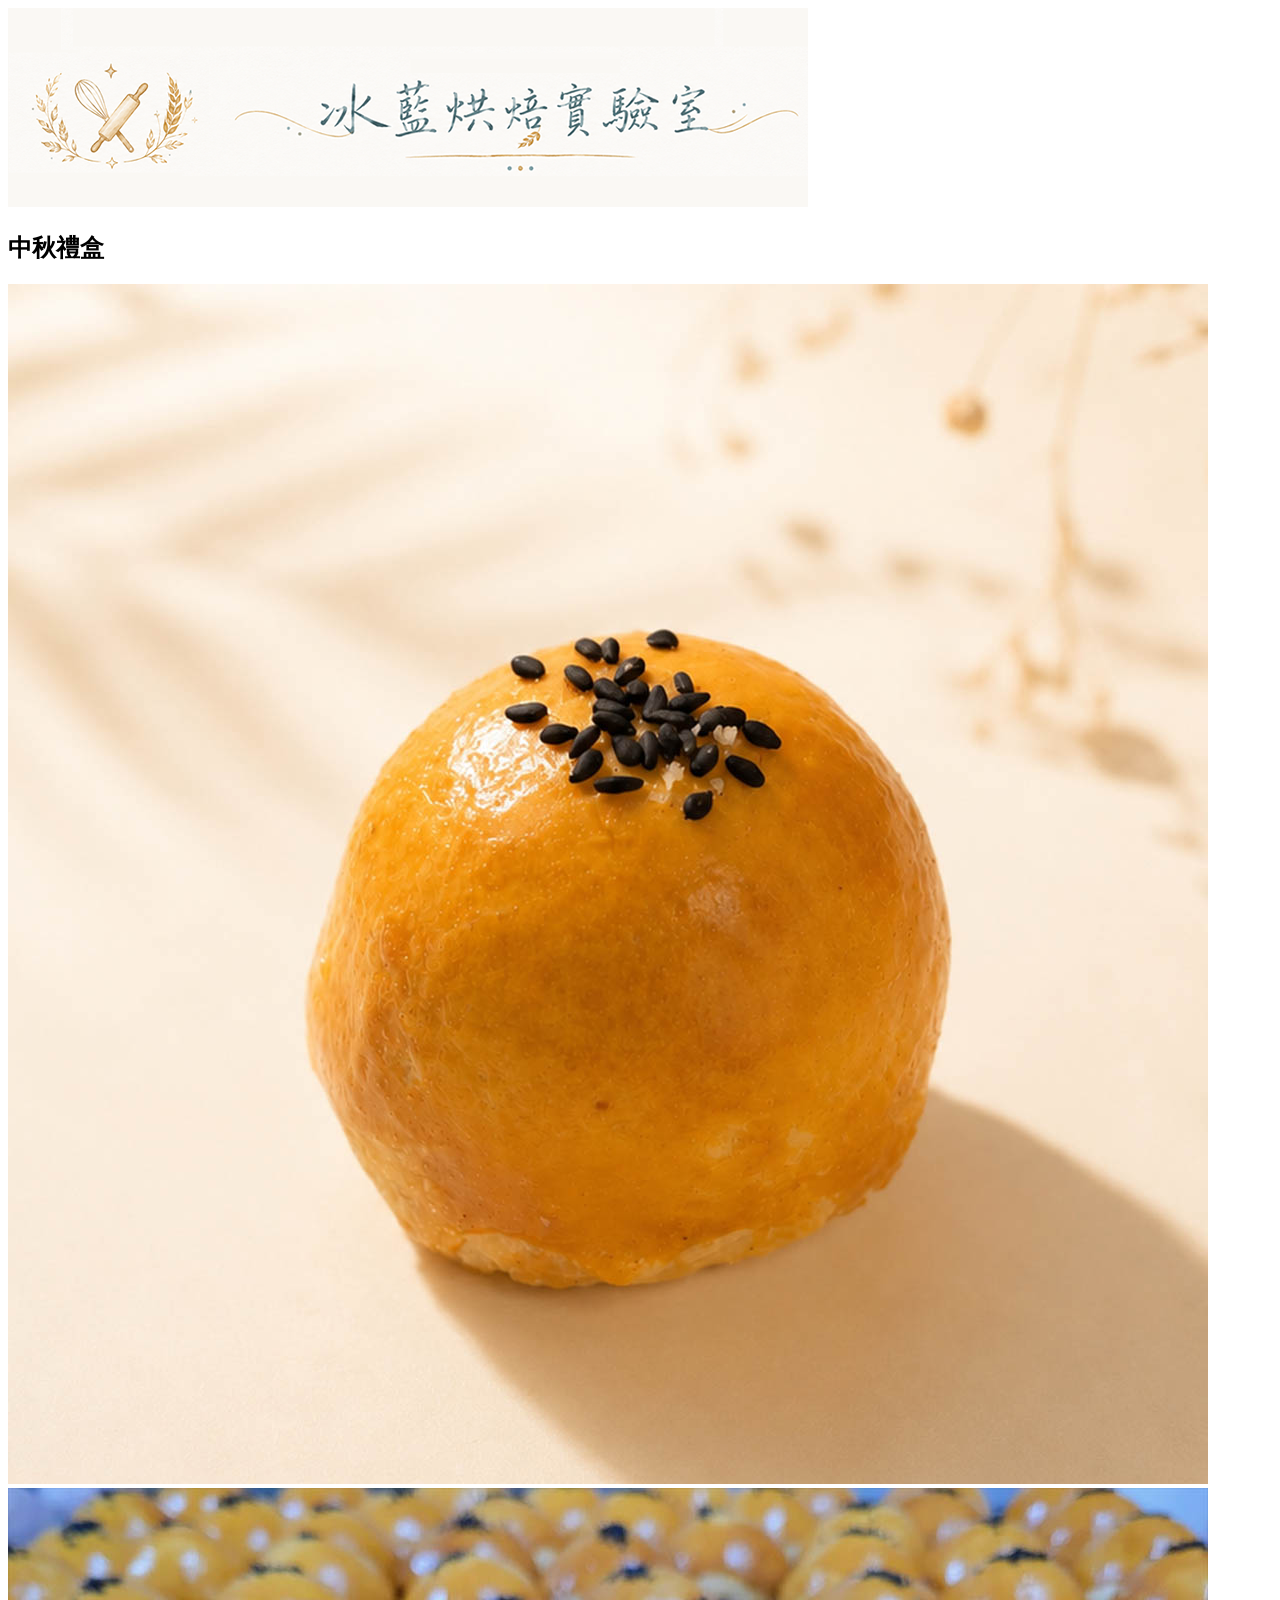
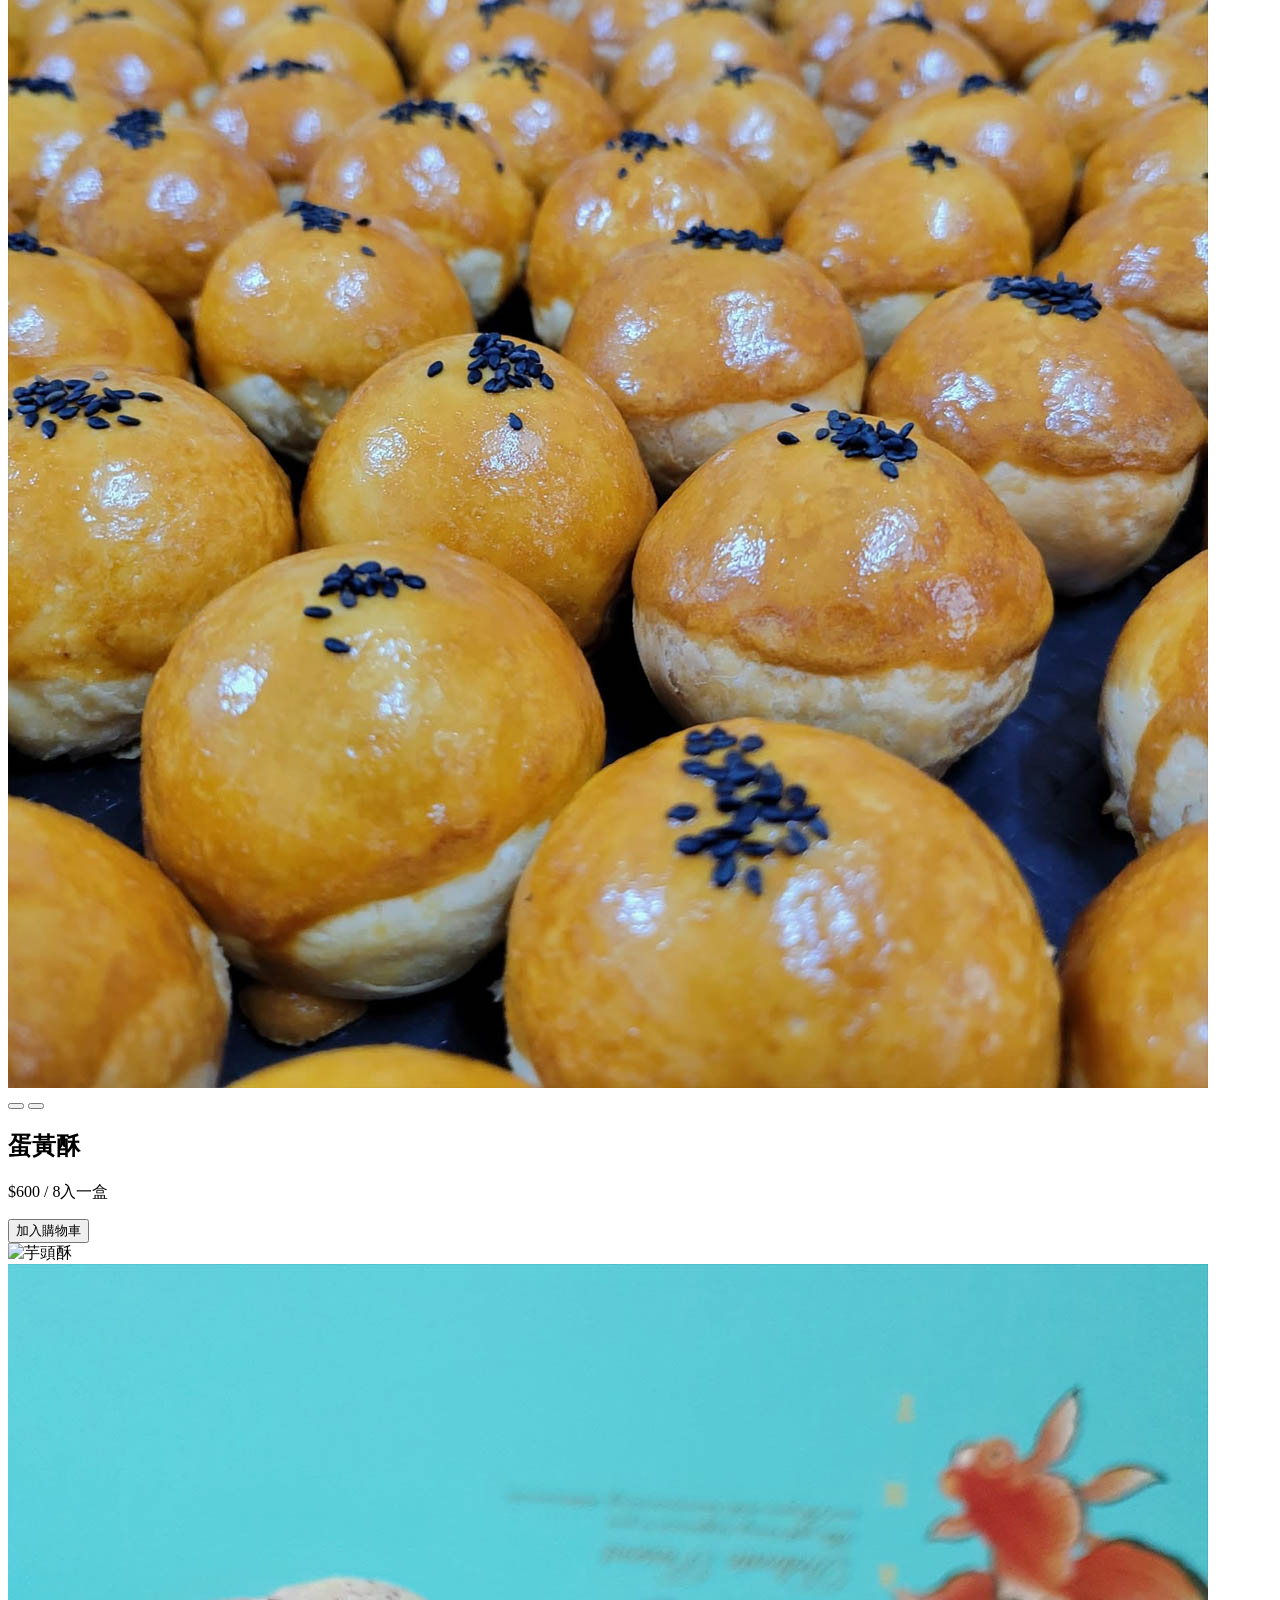
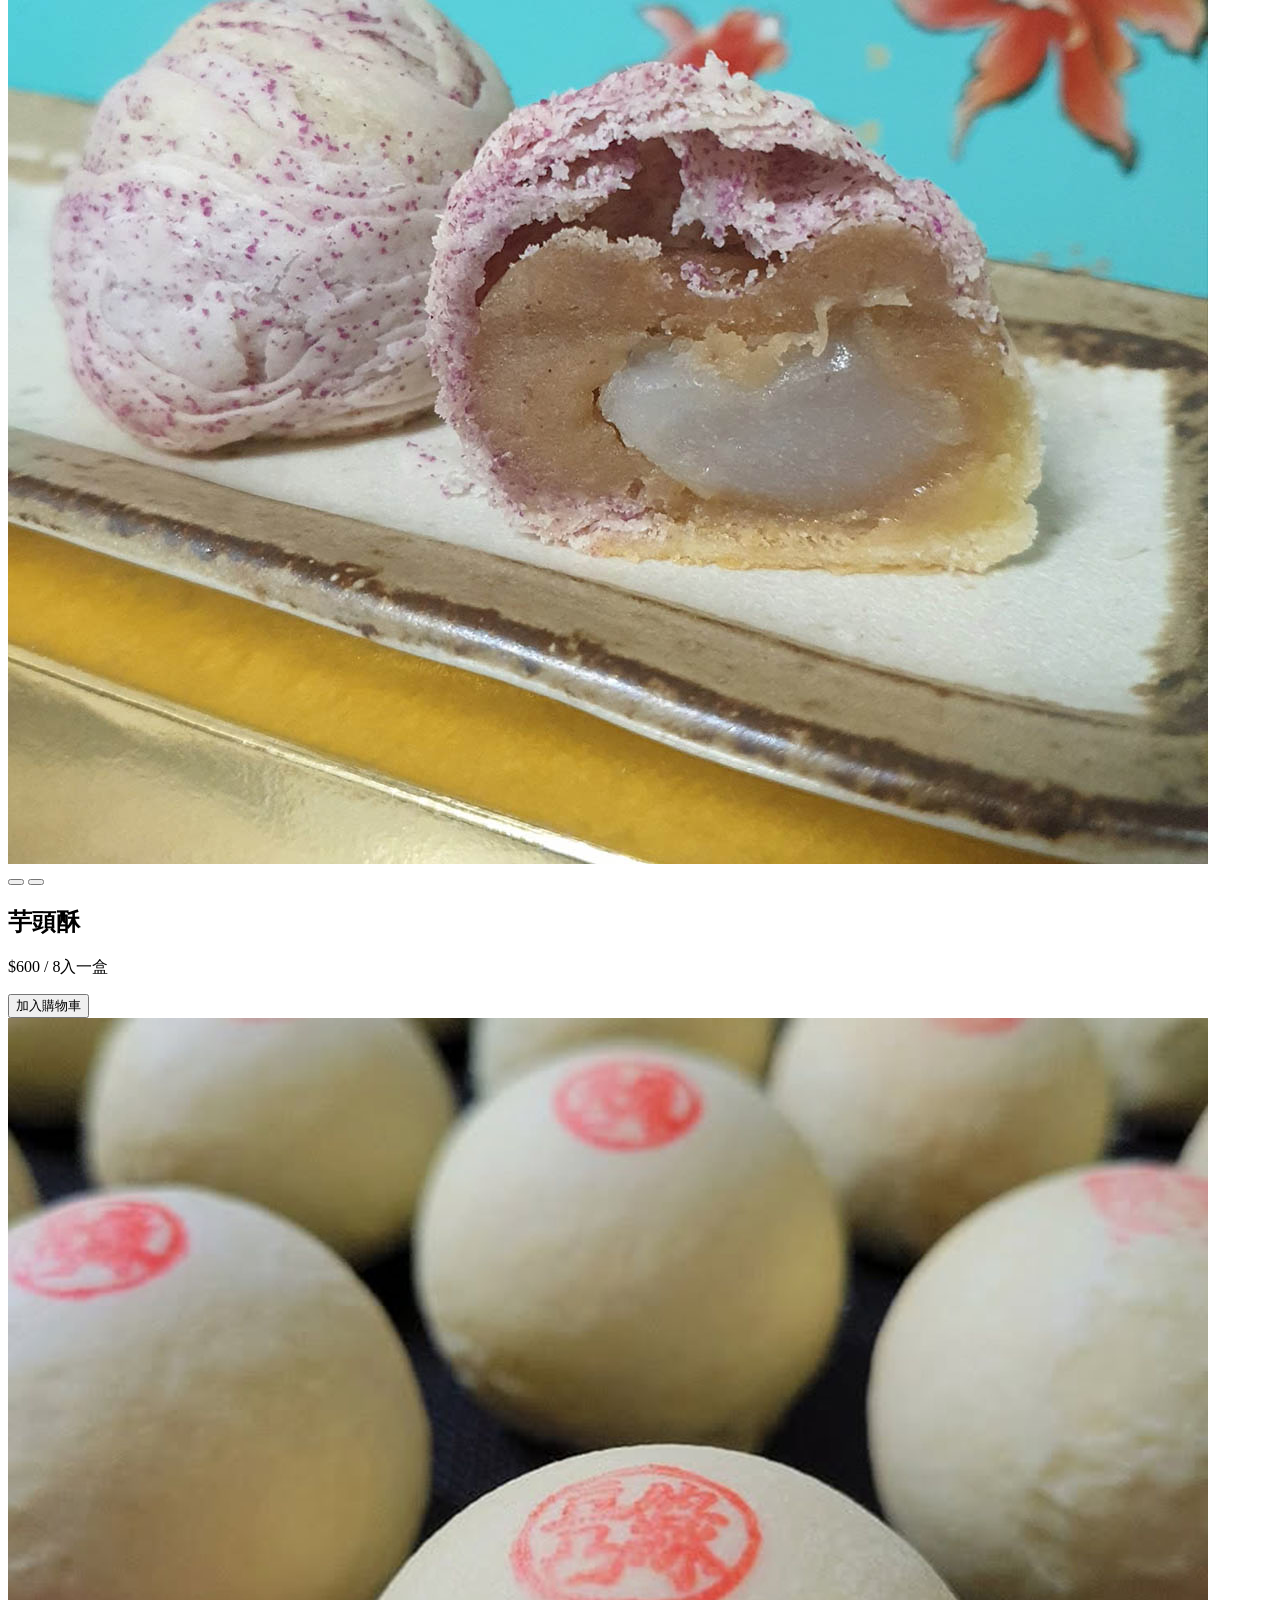
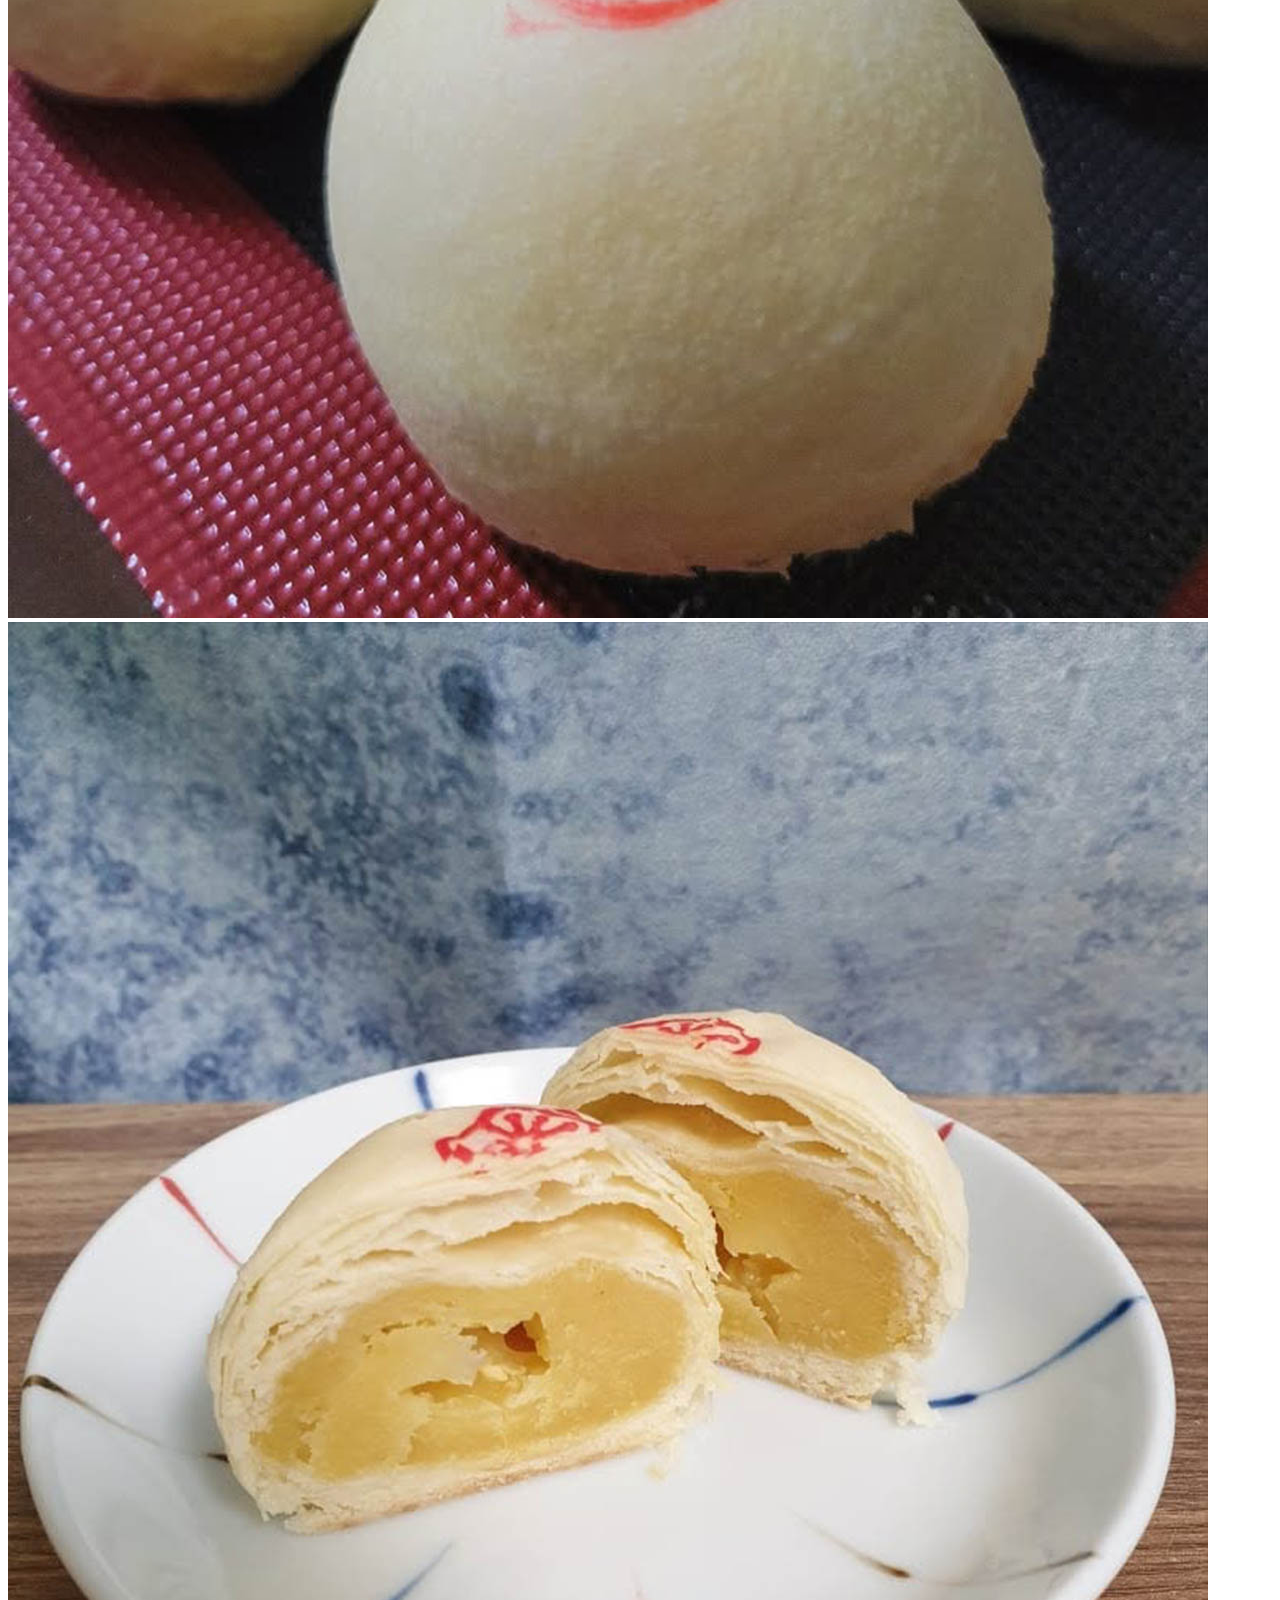
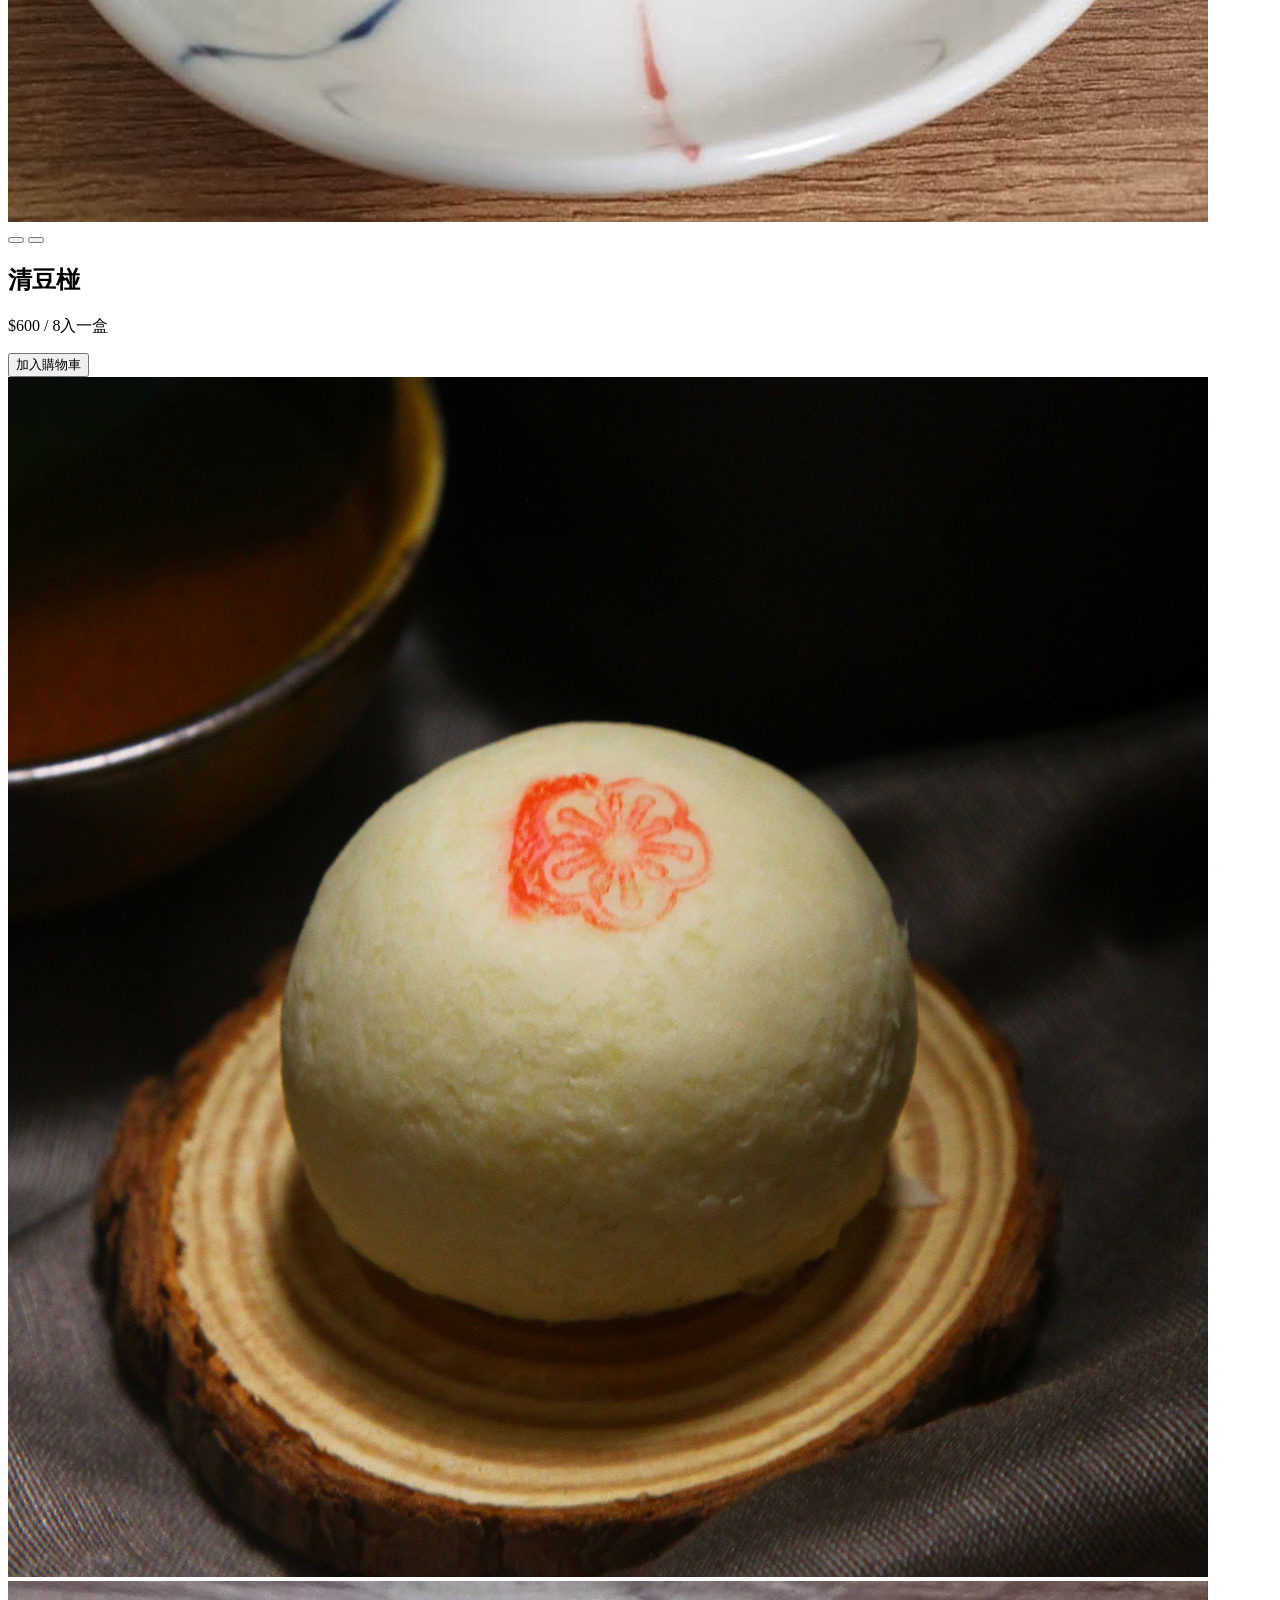
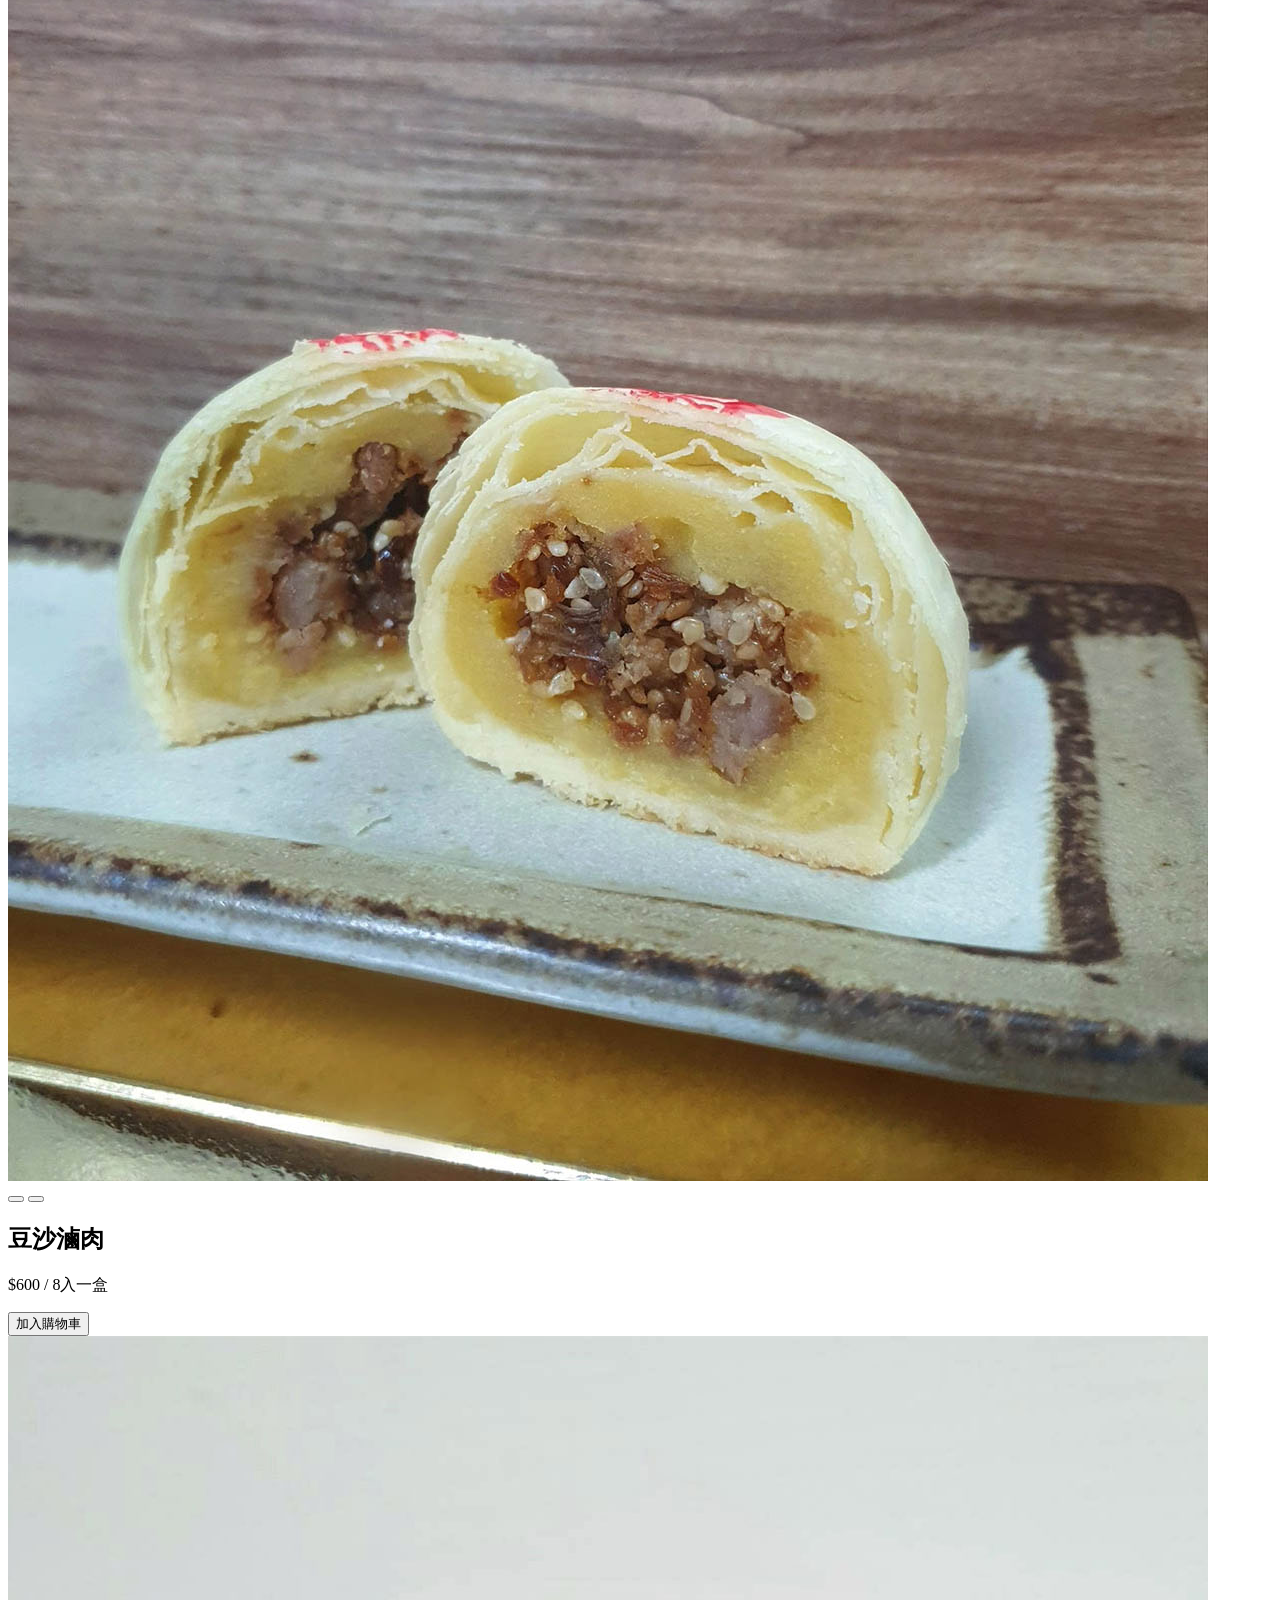
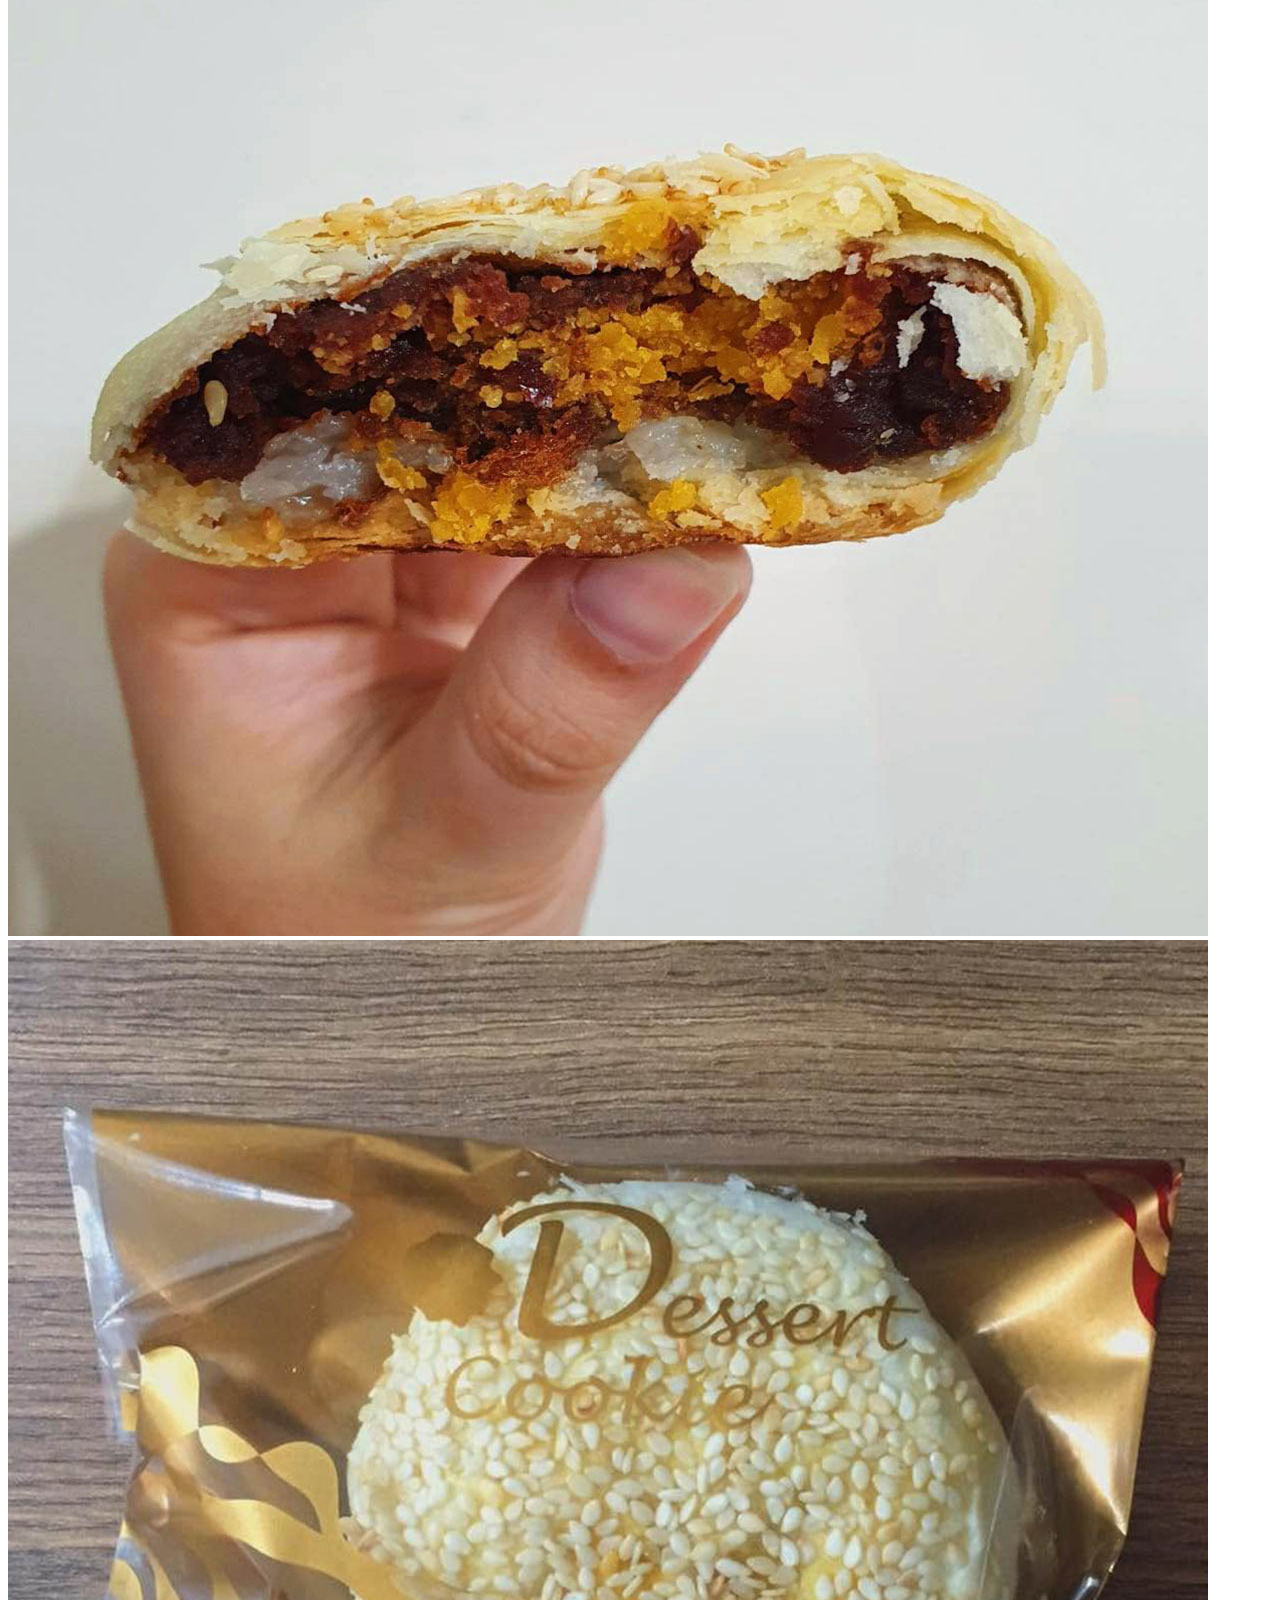
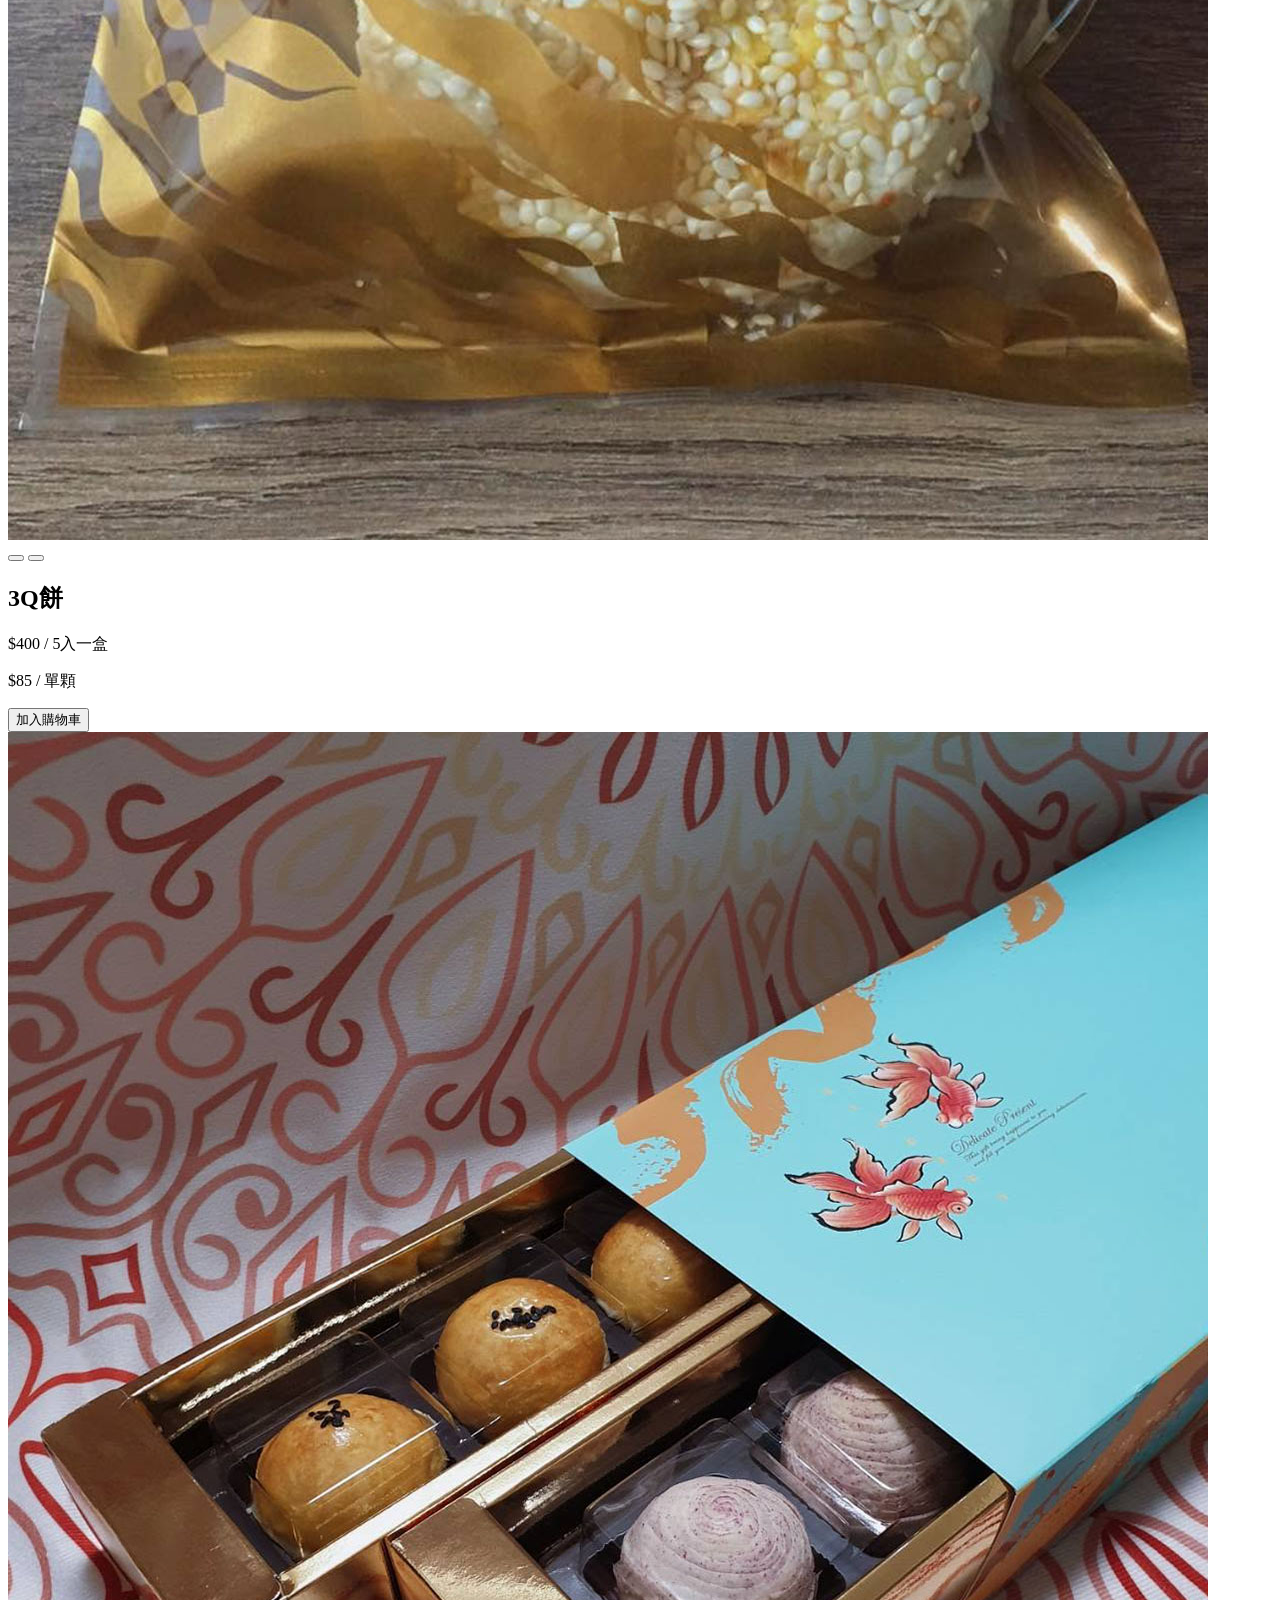
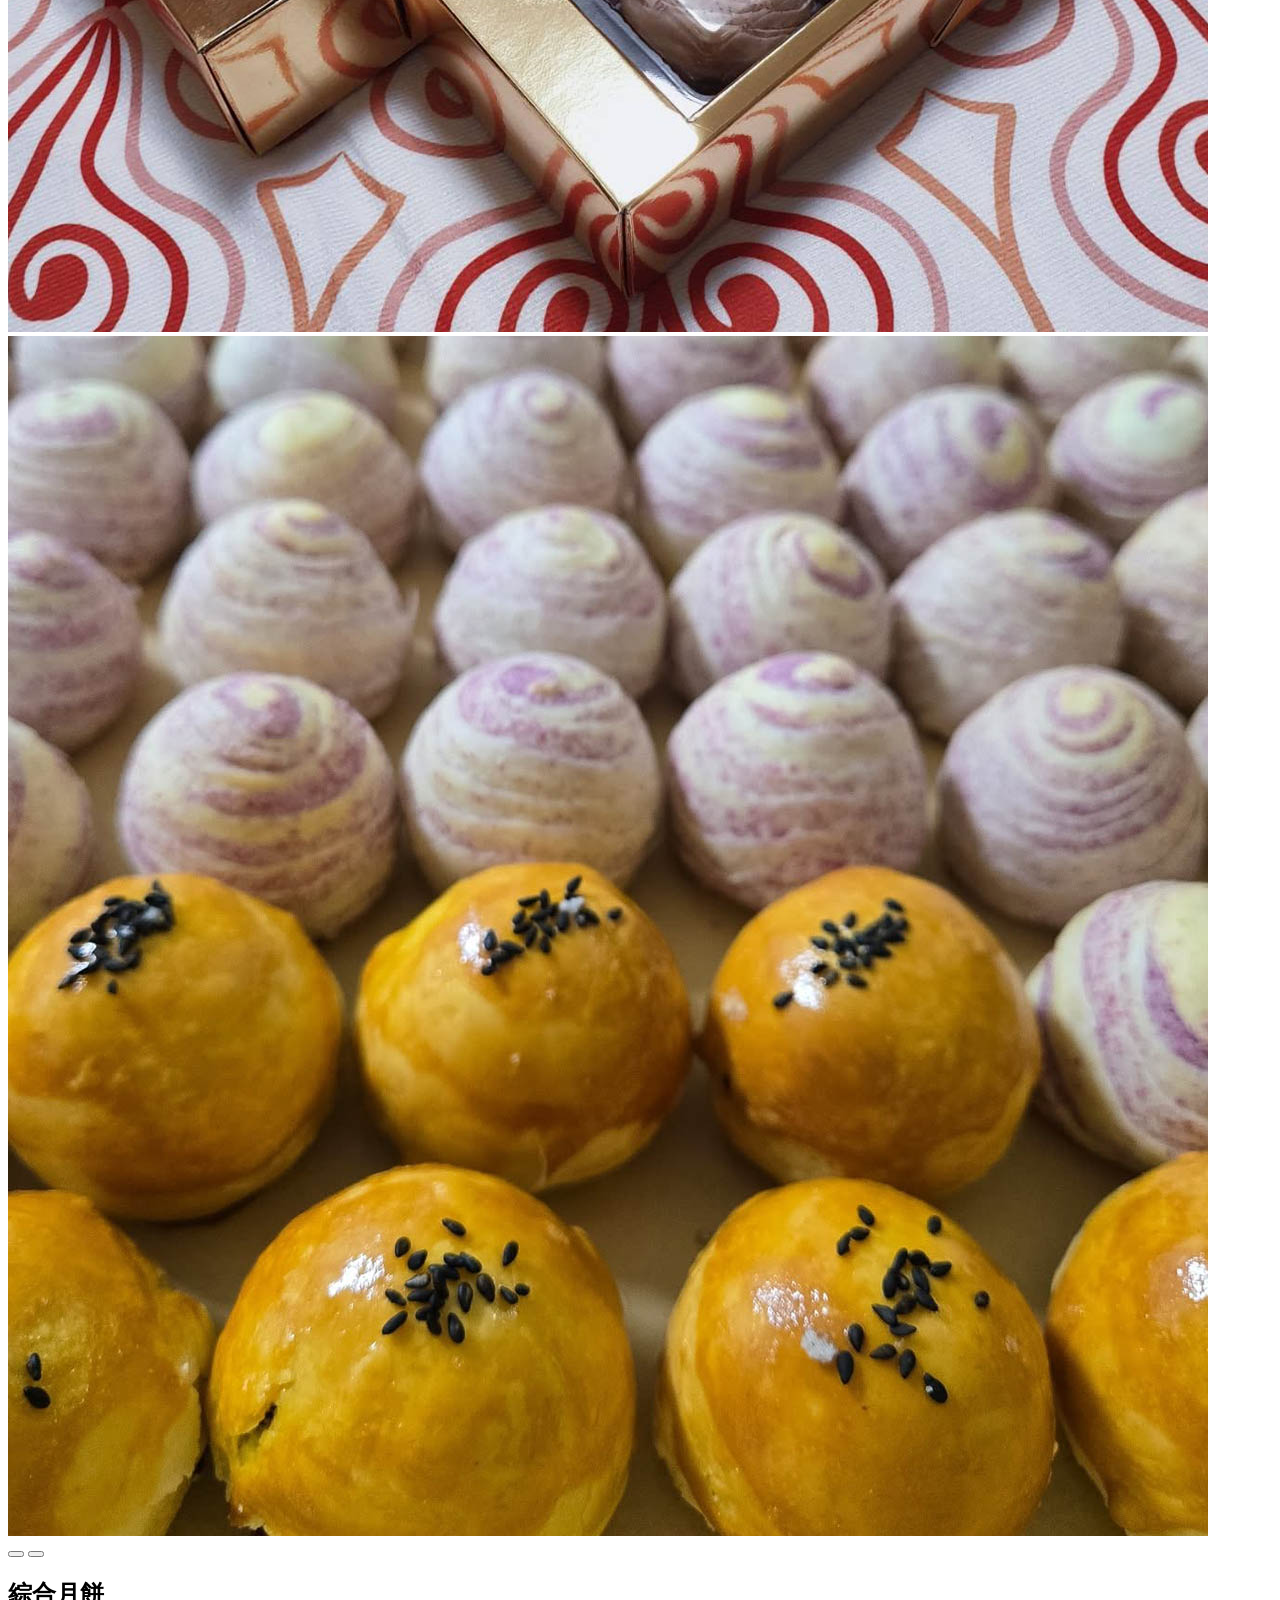
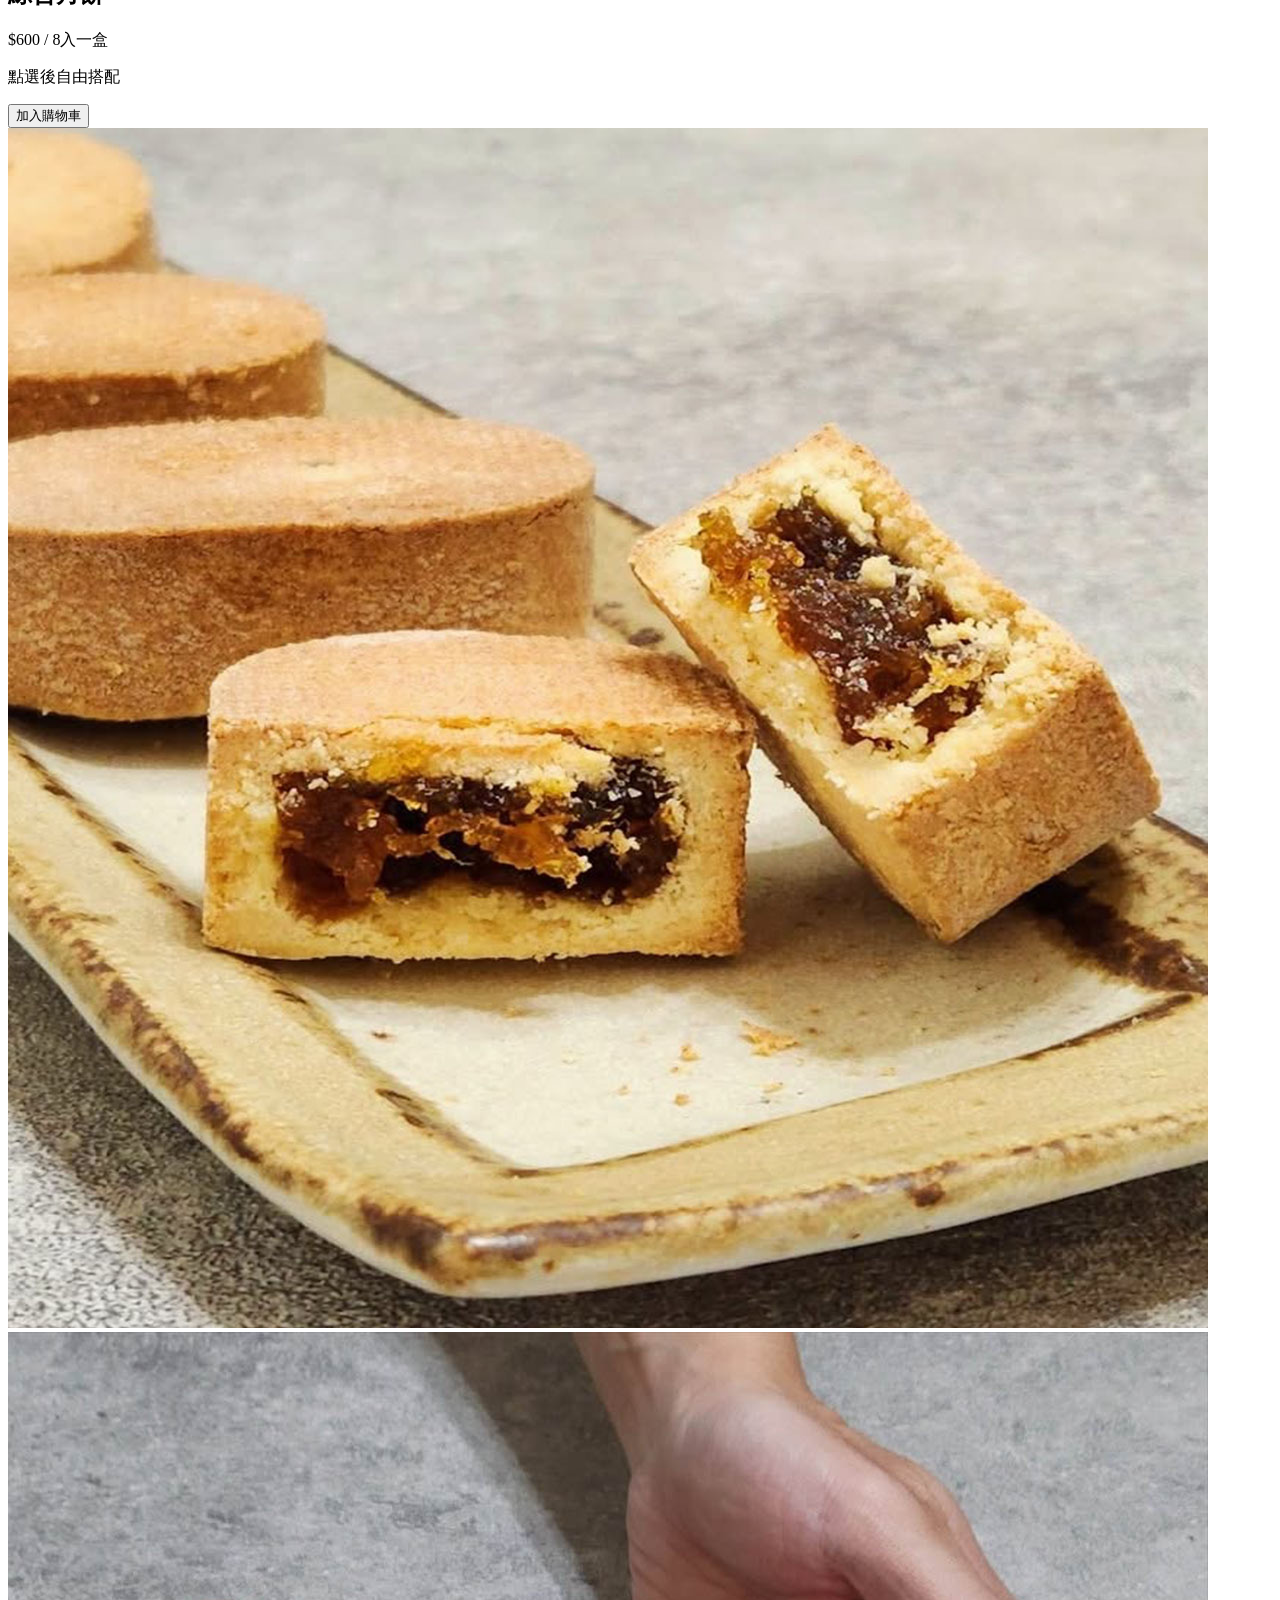
==== index.html @ 75a009f4 "Update index.html" ====
<!DOCTYPE html>
<html lang="zh-Hant">
<head>
    <meta charset="UTF-8">
    <meta name="viewport" content="width=device-width, initial-scale=1.0">
    <title>冰藍烘焙實驗室</title>
    <link rel="stylesheet" href="css/style.css?v=11">
</head>
<body>
    <header class="site-header">
        <img class="logo-banner" src="images/logobanner.png" alt="冰藍烘焙實驗室">
    </header>

    <main>
        <section class="hero">
            <h1>中秋禮盒</h1>
        </section>

        <section class="products" aria-label="商品列表">
            <article class="product-card">
                <div class="product-gallery" data-carousel>
                    <div class="carousel-track">
                        <img src="images/test.jpg" alt="蛋黃酥">
                        <img src="images/egg-yolk2.jpg" alt="蛋黃酥切面與細節">
                    </div>
                    <div class="carousel-dots" aria-label="蛋黃酥圖片選擇">
                        <button class="active" type="button" aria-label="查看第 1 張圖片"></button>
                        <button type="button" aria-label="查看第 2 張圖片"></button>
                    </div>
                </div>
                <div class="product-info">
                    <h2>蛋黃酥</h2>
                    <p>$600 / 8入一盒</p>
                </div>
                <button class="add-cart-btn" data-name="蛋黃酥" data-price="600" data-unit="8入一盒">加入購物車</button>
            </article>

            <article class="product-card">
                <div class="product-gallery" data-carousel>
                    <div class="carousel-track">
                        <img src="images/" alt="芋頭酥">
                        <img src="images/taro-pastry2.jpg" alt="芋頭酥切面與細節">
                    </div>
                    <div class="carousel-dots" aria-label="芋頭酥圖片選擇">
                        <button class="active" type="button" aria-label="查看第 1 張圖片"></button>
                        <button type="button" aria-label="查看第 2 張圖片"></button>
                    </div>
                </div>
                <div class="product-info">
                    <h2>芋頭酥</h2>
                    <p>$600 / 8入一盒</p>
                </div>
                <button class="add-cart-btn" data-name="芋頭酥" data-price="600" data-unit="8入一盒">加入購物車</button>
            </article>

            <article class="product-card">
                <div class="product-gallery" data-carousel>
                    <div class="carousel-track">
                        <img src="images/mung-bean.jpg" alt="清豆椪">
                        <img src="images/mung-bean2.jpg" alt="清豆椪切面與細節">
                    </div>
                    <div class="carousel-dots" aria-label="清豆椪圖片選擇">
                        <button class="active" type="button" aria-label="查看第 1 張圖片"></button>
                        <button type="button" aria-label="查看第 2 張圖片"></button>
                    </div>
                </div>
                <div class="product-info">
                    <h2>清豆椪</h2>
                    <p>$600 / 8入一盒</p>
                </div>
                <button class="add-cart-btn" data-name="清豆椪" data-price="600" data-unit="8入一盒">加入購物車</button>
            </article>

            <article class="product-card">
                <div class="product-gallery" data-carousel>
                    <div class="carousel-track">
                        <img src="images/pork-pastry.jpg" alt="豆沙滷肉">
                        <img src="images/pork-pastry2.jpg" alt="豆沙滷肉切面與細節">
                    </div>
                    <div class="carousel-dots" aria-label="豆沙滷肉圖片選擇">
                        <button class="active" type="button" aria-label="查看第 1 張圖片"></button>
                        <button type="button" aria-label="查看第 2 張圖片"></button>
                    </div>
                </div>
                <div class="product-info">
                    <h2>豆沙滷肉</h2>
                    <p>$600 / 8入一盒</p>
                </div>
                <button class="add-cart-btn" data-name="豆沙滷肉" data-price="600" data-unit="8入一盒">加入購物車</button>
            </article>

            <article class="product-card">
                <div class="product-gallery" data-carousel>
                    <div class="carousel-track">
                        <img src="images/3q-cake.jpg" alt="3Q餅">
                        <img src="images/3q-cake2.jpg" alt="3Q餅切面與細節">
                    </div>
                    <div class="carousel-dots" aria-label="3Q餅圖片選擇">
                        <button class="active" type="button" aria-label="查看第 1 張圖片"></button>
                        <button type="button" aria-label="查看第 2 張圖片"></button>
                    </div>
                </div>
                <div class="product-info">
                    <h2>3Q餅</h2>
                    <p>$400 / 5入一盒</p>
                    <p>$85 / 單顆</p>
                </div>
                <button class="add-cart-btn" data-name="3Q餅" data-price="400" data-unit="5入一盒" data-variants="3q">加入購物車</button>
            </article>

            <article class="product-card">
                <div class="product-gallery" data-carousel>
                    <div class="carousel-track">
                        <img src="images/halfhalfmixup.jpg" alt="綜合月餅">
                        <img src="images/halfhalfmixup2.jpg" alt="綜合月餅內容與細節">
                    </div>
                    <div class="carousel-dots" aria-label="綜合月餅圖片選擇">
                        <button class="active" type="button" aria-label="查看第 1 張圖片"></button>
                        <button type="button" aria-label="查看第 2 張圖片"></button>
                    </div>
                </div>
                <div class="product-info">
                    <h2>綜合月餅</h2>
                    <p>$600 / 8入一盒</p>
                    <p class="product-note">點選後自由搭配</p>
                </div>
                <button class="add-cart-btn" data-name="綜合月餅" data-price="600" data-unit="8入一盒" data-mix="true">加入購物車</button>
            </article>

            <article class="product-card">
                <div class="product-gallery" data-carousel>
                    <div class="carousel-track">
                        <img src="images/pineapple-cake.jpg" alt="鳳梨酥">
                        <img src="images/pineapple-cake2.jpg" alt="鳳梨酥切面與細節">
                    </div>
                    <div class="carousel-dots" aria-label="鳳梨酥圖片選擇">
                        <button class="active" type="button" aria-label="查看第 1 張圖片"></button>
                        <button type="button" aria-label="查看第 2 張圖片"></button>
                    </div>
                </div>
                <div class="product-info">
                    <h2>鳳梨酥</h2>
                    <p>$480 / 8入一盒</p>
                </div>
                <button class="add-cart-btn" data-name="鳳梨酥" data-price="480" data-unit="8入一盒">加入購物車</button>
            </article>
        </section>

        <section class="shop-notes" aria-label="購買資訊">
            <details>
                <summary>產品成分</summary>
                <div class="ingredient-list">
                    <section>
                        <h3>蛋黃酥 <span>奶蛋素</span></h3>
                        <p>麵粉、糖粉、發酵奶油、無水奶油、水、烏豆沙、鹹蛋黃、黑芝麻、鹽之花。</p>
                    </section>
                    <section>
                        <h3>芋頭酥 <span>奶蛋素</span></h3>
                        <p>麵粉、糖粉、發酵奶油、無水奶油、水、紫薯粉、芋頭餡、麻糬。</p>
                    </section>
                    <section>
                        <h3>清豆椪 <span>奶蛋素</span></h3>
                        <p>麵粉、糖粉、發酵奶油、無水奶油、水、綠豆沙。</p>
                    </section>
                    <section>
                        <h3>豆沙滷肉 <span class="meat-label">葷食</span></h3>
                        <p>麵粉、糖粉、發酵奶油、無水奶油、水、綠豆沙、豬肉、自製油蔥酥、白芝麻、白胡椒、醬油、糖。</p>
                    </section>
                    <section>
                        <h3>3Q餅 <span class="meat-label">葷食</span></h3>
                        <p>麵粉、糖粉、發酵奶油、無水奶油、水、烏豆沙、麻糬、肉脯、鹹蛋黃、白芝麻。</p>
                    </section>
                    <section>
                        <h3>鳳梨酥 <span>奶蛋素</span></h3>
                        <p>麵粉、發酵奶油、杏仁粉、糖粉、蛋、鹽、土鳳梨餡。</p>
                    </section>
                </div>
                <ul class="product-reminders">
                    <li>所有產品皆含透明上蓋、封口套袋與脫氧劑。</li>
                    <li>脫氧劑不可食用，請放置於幼兒不可觸及的地方。</li>
                </ul>
            </details>

            <details>
                <summary>保存方式</summary>
                <ul>
                    <li>無添加防腐劑，開封後請盡速食用完畢。</li>
                    <li>最佳賞味期：常溫為製作日<strong>+ 3 天</strong>，冷藏為製作日<strong>+ 14 天</strong>，冷凍為製作日<strong>+ 30 天</strong>。</li>
                    <li>最佳賞味期不是保存期限。秋季天氣炎熱，收到月餅請務必低溫保存，避免變質。</li>
                </ul>
            </details>

            <details>
                <summary>過敏原資訊</summary>
                <p>本產品可能含有乳製品、麩質、杏仁。</p>
            </details>

            <details>
                <summary>配送與自取</summary>
                <ul>
                    <li>工作室自取：桃園市中壢區過嶺路二段192巷37弄19號</li>
                    <li class="warning-note">⚠️ 社區有門禁，請於 <a href="https://maps.app.goo.gl/pdcgVTCwLY1zM1H39" target="_blank" rel="noopener" aria-label="土地公門口 Google Map">🗺️</a> 土地公門口碰面交貨。</li>
                    <li>龍岡自取：桃園市中壢區龍岡路三段124巷59號。</li>
                    <li class="warning-note">⚠️ 自取需先聯繫預約取貨時間，避免該地點沒人在，空跑一趟。</li>
                    <li>貨運速度是出貨日加 1 至 2 天，物流現在不保證出貨隔日送達，宅配務必算好日期。</li>
                </ul>
            </details>

            <details>
                <summary>付款方式</summary>
                <ul>
                    <li>轉帳：中華郵政 700，帳號 0281201-0074101</li>
                    <li>轉帳：玉山銀行 808，帳號 1333-9791-82919</li>
                    <li>LinePay Money：<a href="https://line.me/ti/p/~sientnymph" target="_blank" rel="noopener">點擊加入帳號</a></li>
                </ul>
            </details>
        </section>
    </main>

    <aside class="cart-panel" aria-live="polite">
        <button class="cart-tab" type="button" aria-label="開關購物車">
            <span>購物車</span>
            <strong id="cart-count">0</strong>
        </button>
        <div class="cart-content">
            <h2>購物車</h2>
            <div id="cart-items" class="cart-items empty">尚未加入商品</div>
            <dl class="cart-summary">
                <div>
                    <dt>商品金額</dt>
                    <dd id="subtotal">$0</dd>
                </div>
                <div>
                    <dt>運費</dt>
                    <dd id="shipping">$0</dd>
                </div>
                <div class="total-row">
                    <dt>合計</dt>
                    <dd id="total">$0</dd>
                </div>
            </dl>
            <p id="free-shipping-note" class="shipping-note">宅配運費於結帳選擇宅配時計算。</p>
            <button id="checkout-button" class="checkout-button" type="button">開始結帳</button>
        </div>
    </aside>

    <div class="modal" id="quantity-modal" hidden>
        <div class="modal-backdrop" data-close-modal></div>
        <section class="modal-card" role="dialog" aria-modal="true" aria-labelledby="modal-title">
            <button class="modal-close" type="button" data-close-modal aria-label="關閉">x</button>
            <p class="modal-label">加入購物車</p>
            <h2 id="modal-title">商品名稱</h2>
            <p id="modal-price" class="modal-price">$0</p>
            <div id="variant-options" class="variant-options" hidden>
                <p>請選擇購買方式</p>
                <label>
                    <input type="radio" name="productVariant" value="box" checked>
                    5入一盒｜$400
                </label>
                <label>
                    <input type="radio" name="productVariant" value="single">
                    單顆｜$85
                </label>
            </div>
            <div id="mix-options" class="mix-options" hidden>
                <p>每盒請選兩組 4 入，或選餅香4溢組。</p>
                <label>
                    <input type="checkbox" name="mixOption" value="蛋黃酥4">
                    蛋黃酥4
                </label>
                <label>
                    <input type="checkbox" name="mixOption" value="芋頭酥4">
                    芋頭酥4
                </label>
                <label>
                    <input type="checkbox" name="mixOption" value="清豆椪4">
                    清豆椪4
                </label>
                <label>
                    <input type="checkbox" name="mixOption" value="豆沙滷肉4">
                    豆沙滷肉4
                </label>
                <label>
                    <input id="mix-preset" type="checkbox" name="mixPreset" value="餅香4溢組（四款各兩顆）">
                    餅香4溢組（四款各兩顆）
                </label>
                <span id="mix-message" class="mix-message"></span>
            </div>
            <div class="quantity-control">
                <button id="decrease-qty" type="button" aria-label="減少數量">-</button>
                <input id="quantity-input" type="number" min="1" value="1" inputmode="numeric">
                <button id="increase-qty" type="button" aria-label="增加數量">+</button>
            </div>
            <button id="confirm-add" class="confirm-add" type="button">加入購物車</button>
        </section>
    </div>

    <nav class="social-links" aria-label="社群連結">
        <a href="https://www.facebook.com/labiceblue" target="_blank" rel="noopener noreferrer" aria-label="Facebook">
            <svg viewBox="0 0 24 24" aria-hidden="true">
                <path d="M13.5 21v-8h2.8l.4-3h-3.2V8.1c0-.9.3-1.5 1.6-1.5h1.7V3.9c-.3 0-1.3-.1-2.5-.1-2.5 0-4.2 1.5-4.2 4.3V10H7.3v3h2.8v8h3.4Z"/>
            </svg>
        </a>
        <a href="https://www.instagram.com/labiceblue/" target="_blank" rel="noopener noreferrer" aria-label="Instagram">
            <svg viewBox="0 0 24 24" aria-hidden="true">
                <path d="M7.2 2h9.6A5.2 5.2 0 0 1 22 7.2v9.6a5.2 5.2 0 0 1-5.2 5.2H7.2A5.2 5.2 0 0 1 2 16.8V7.2A5.2 5.2 0 0 1 7.2 2Zm-.2 2A3 3 0 0 0 4 7v10a3 3 0 0 0 3 3h10a3 3 0 0 0 3-3V7a3 3 0 0 0-3-3H7Zm10.3 1.5a1.2 1.2 0 1 1 0 2.4 1.2 1.2 0 0 1 0-2.4ZM12 7a5 5 0 1 1 0 10 5 5 0 0 1 0-10Zm0 2a3 3 0 1 0 0 6 3 3 0 0 0 0-6Z"/>
            </svg>
        </a>
    </nav>

    <footer>
        <p>© 2026 冰藍烘焙實驗室</p>
    </footer>

    <script src="js/main.js?v=8"></script>
</body>
</html>
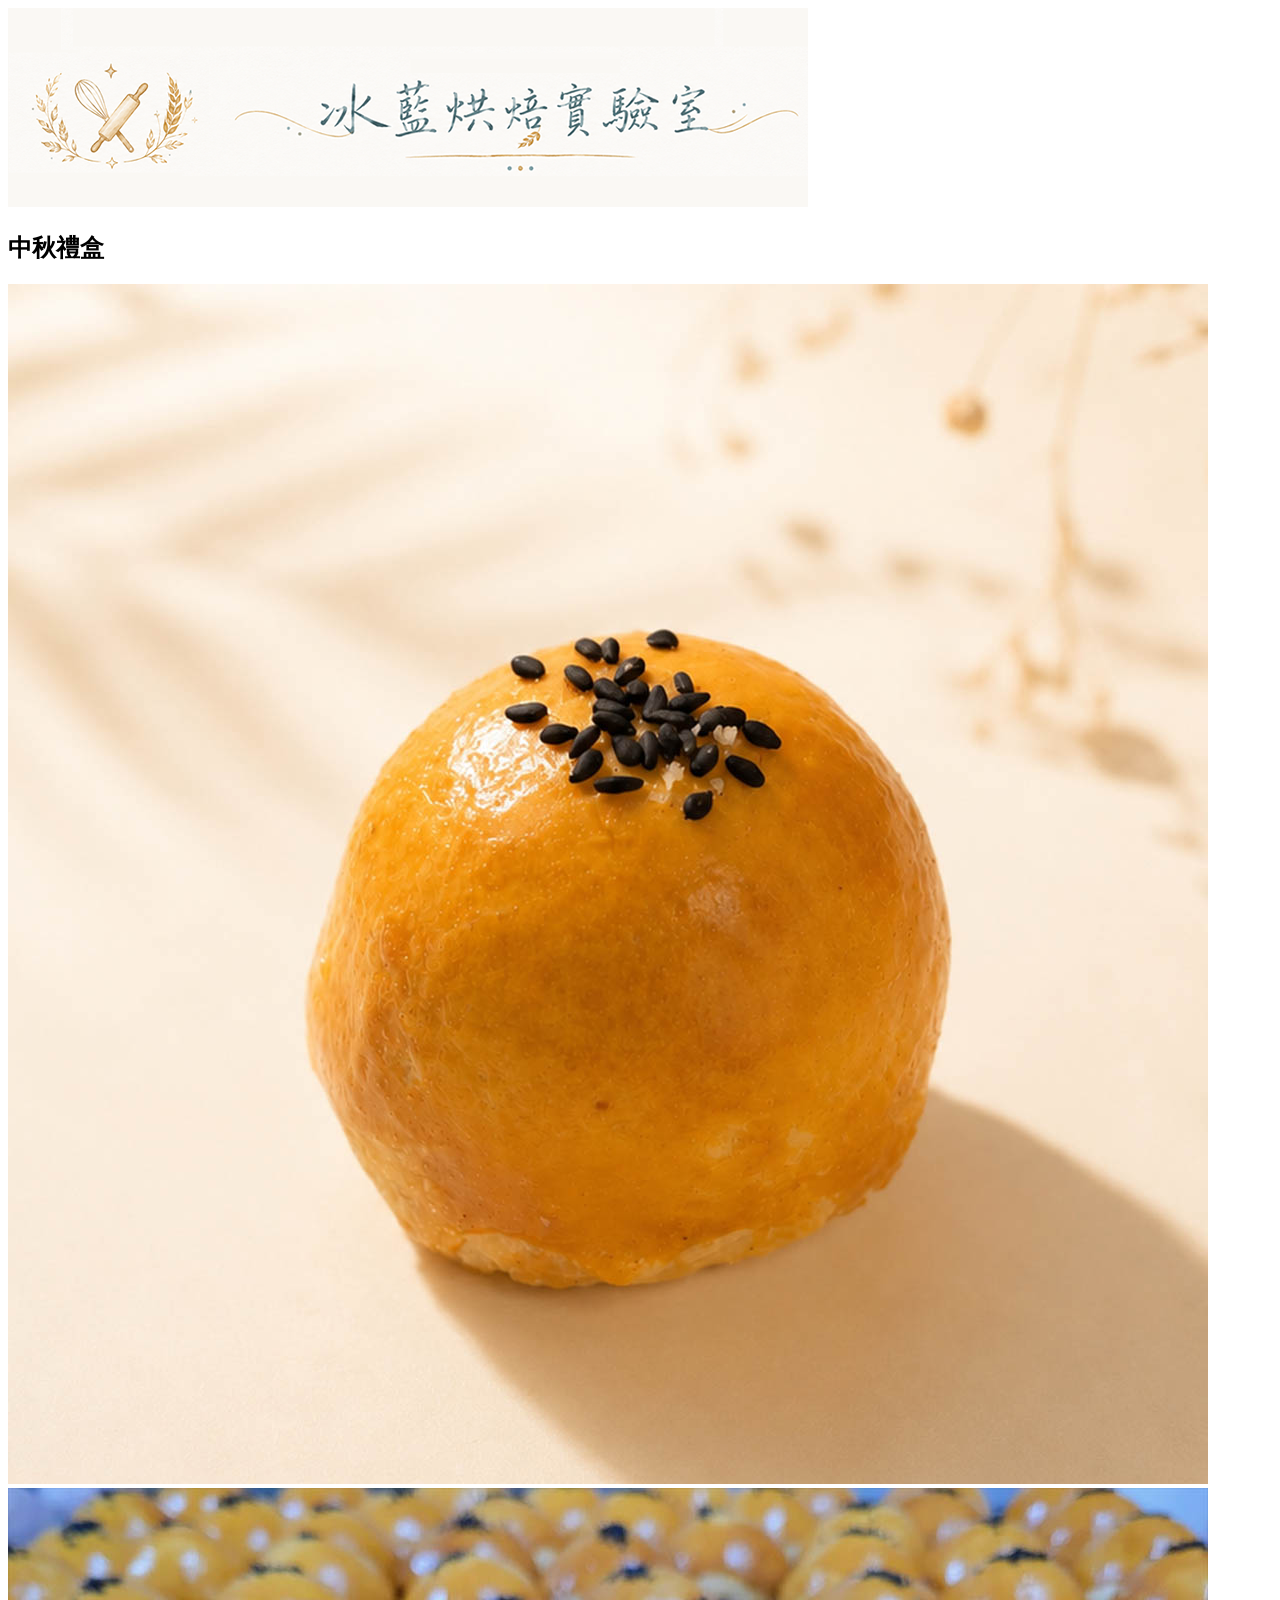
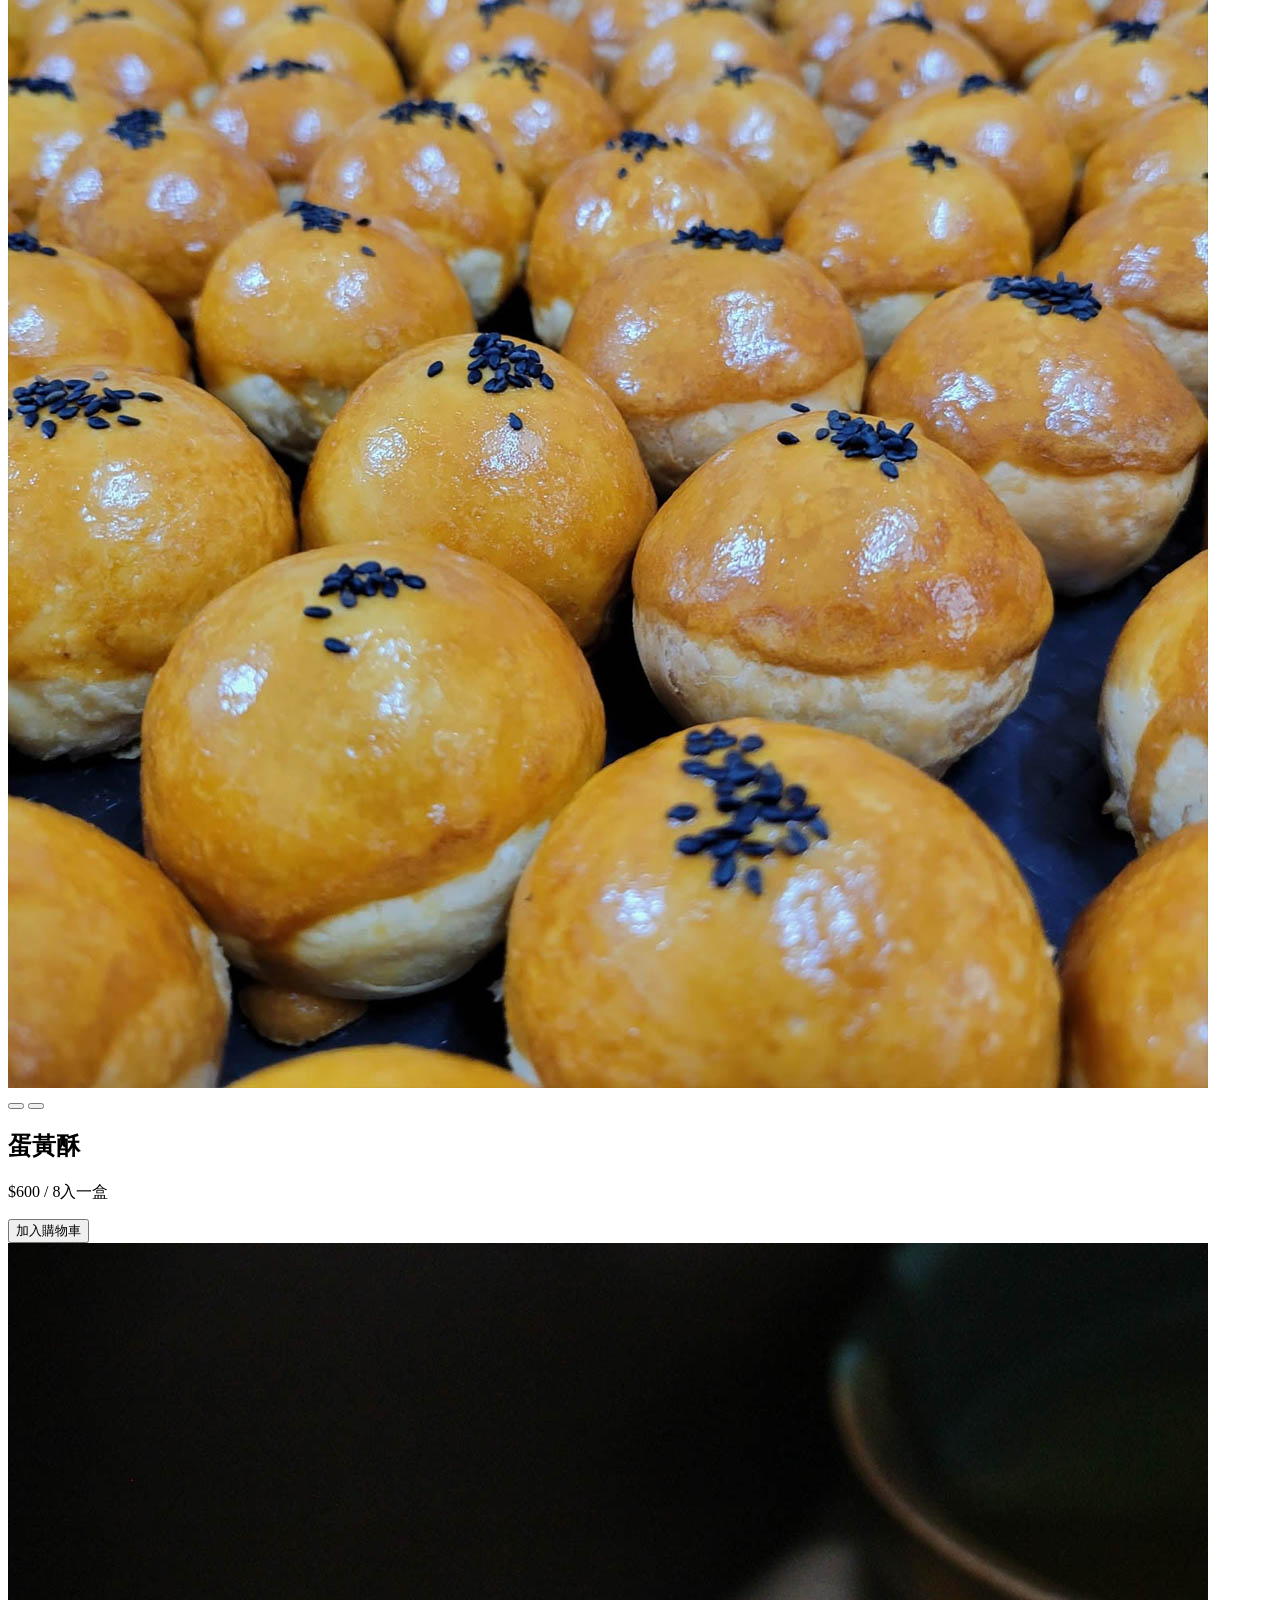
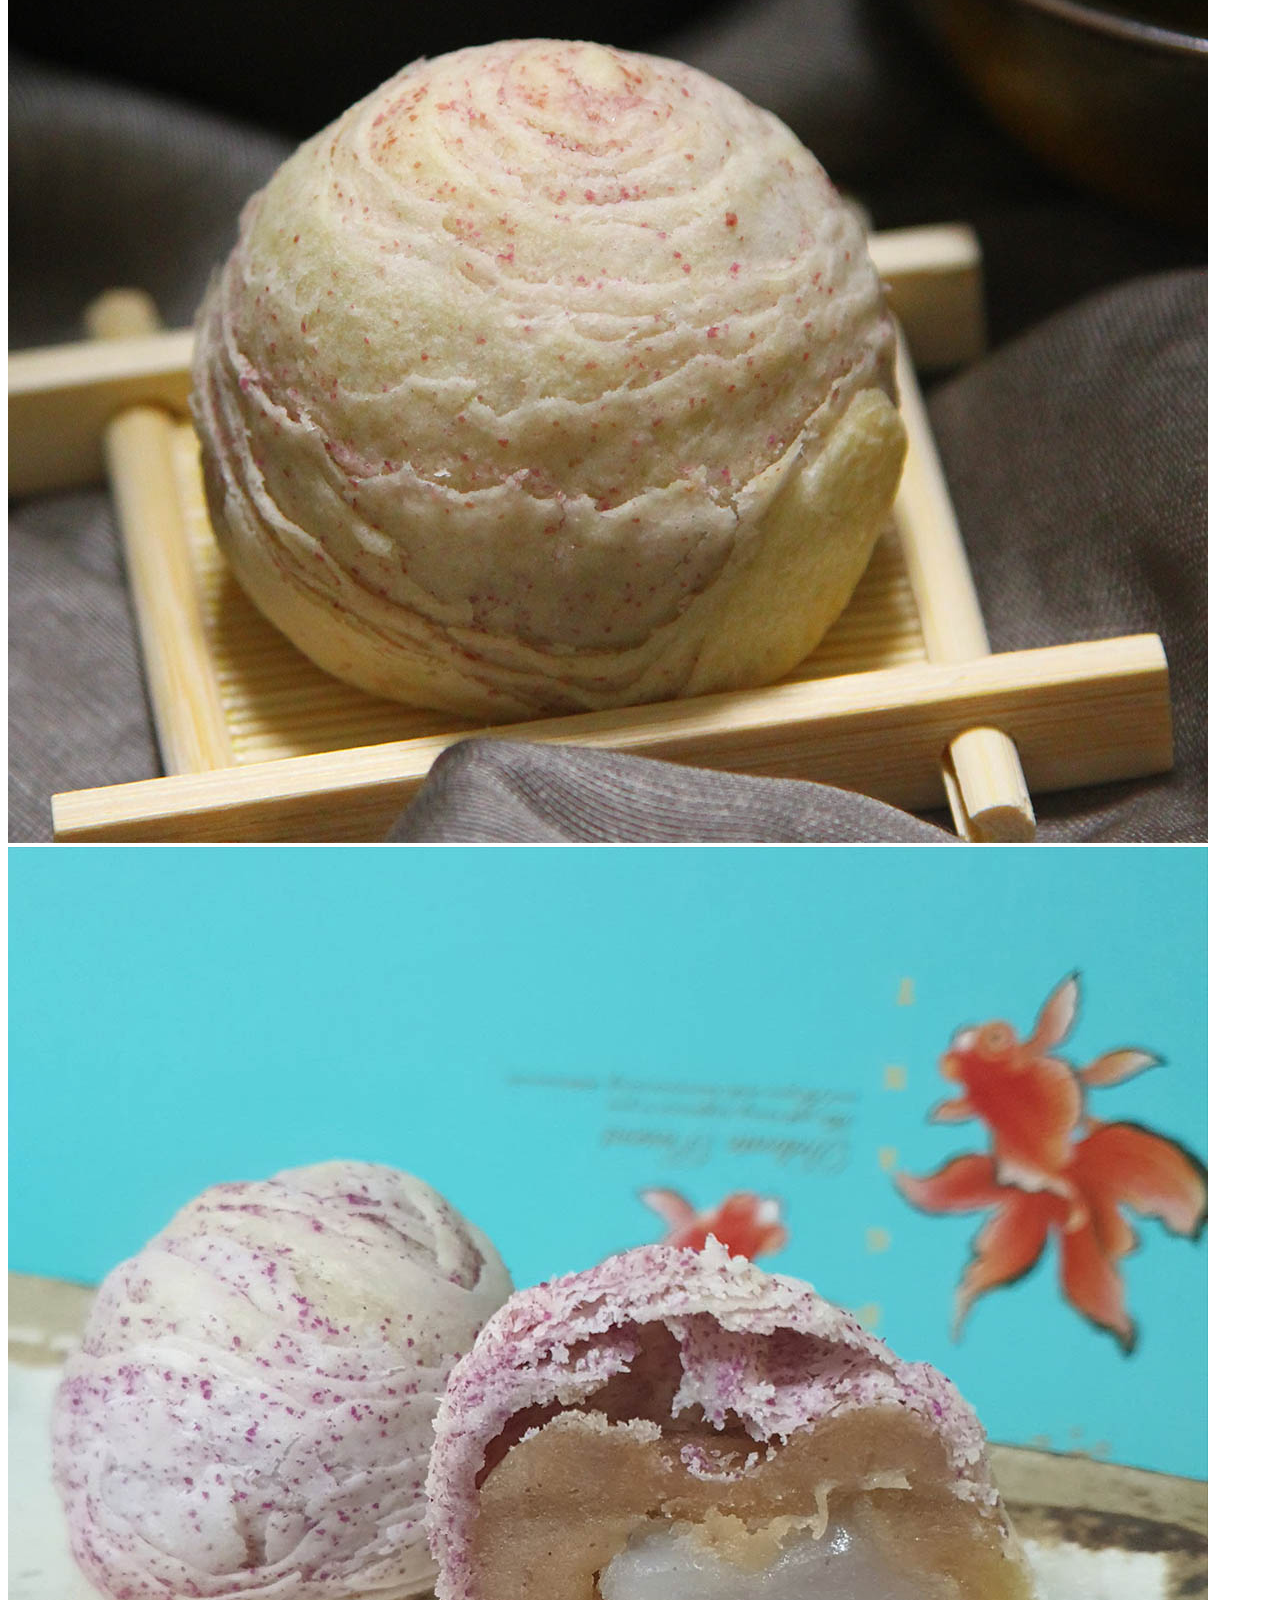
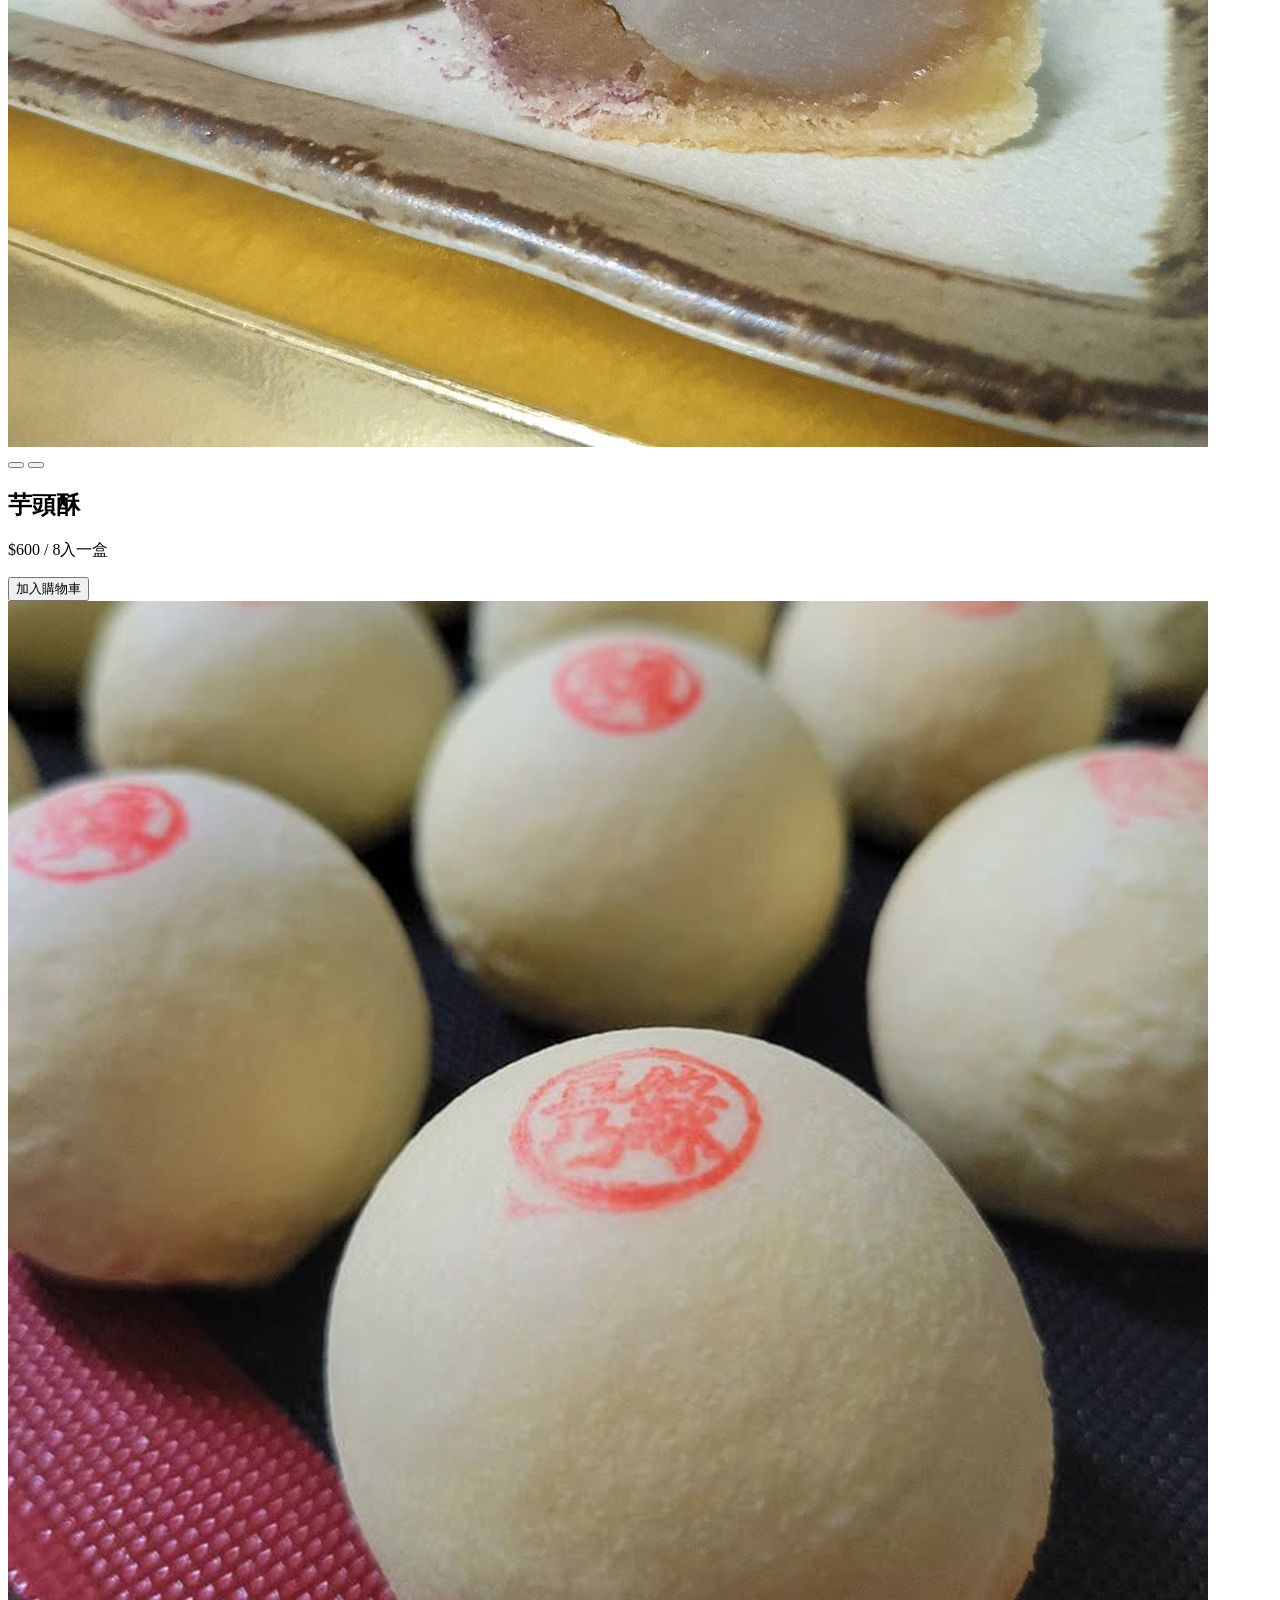
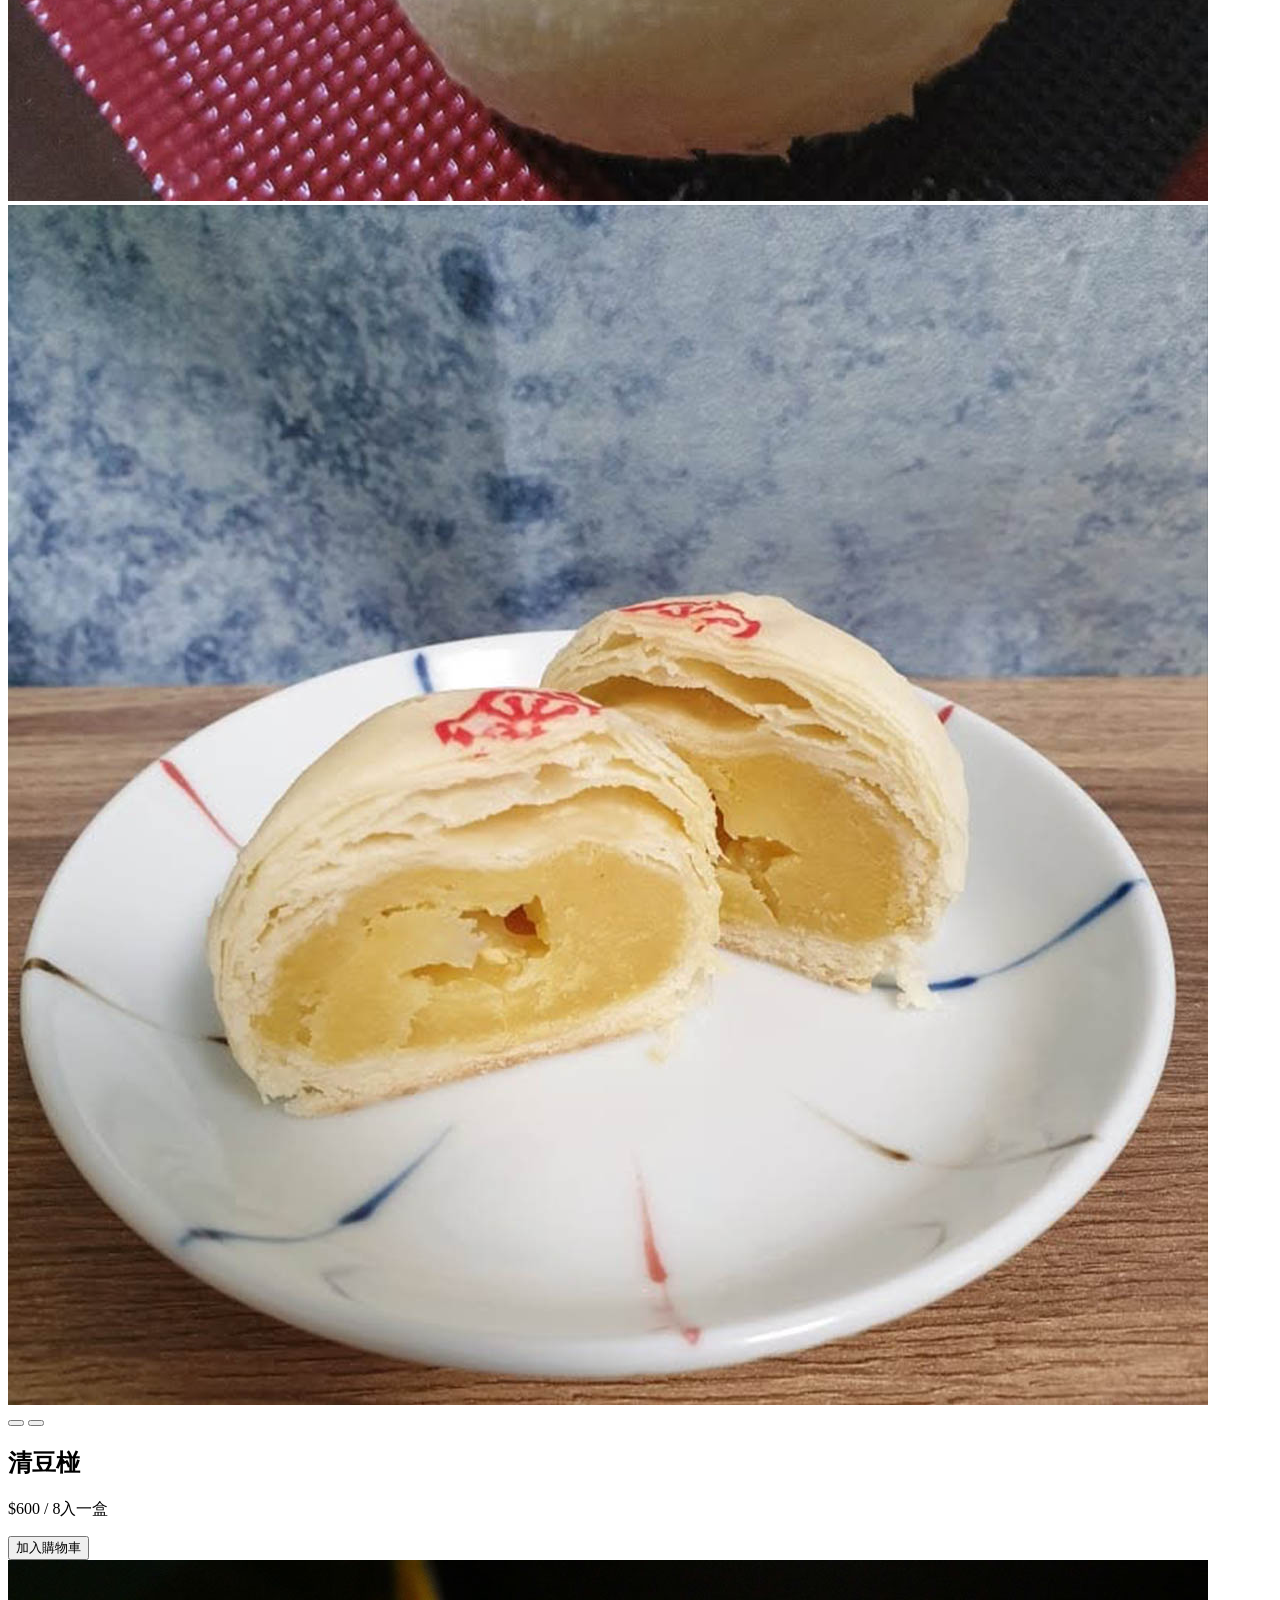
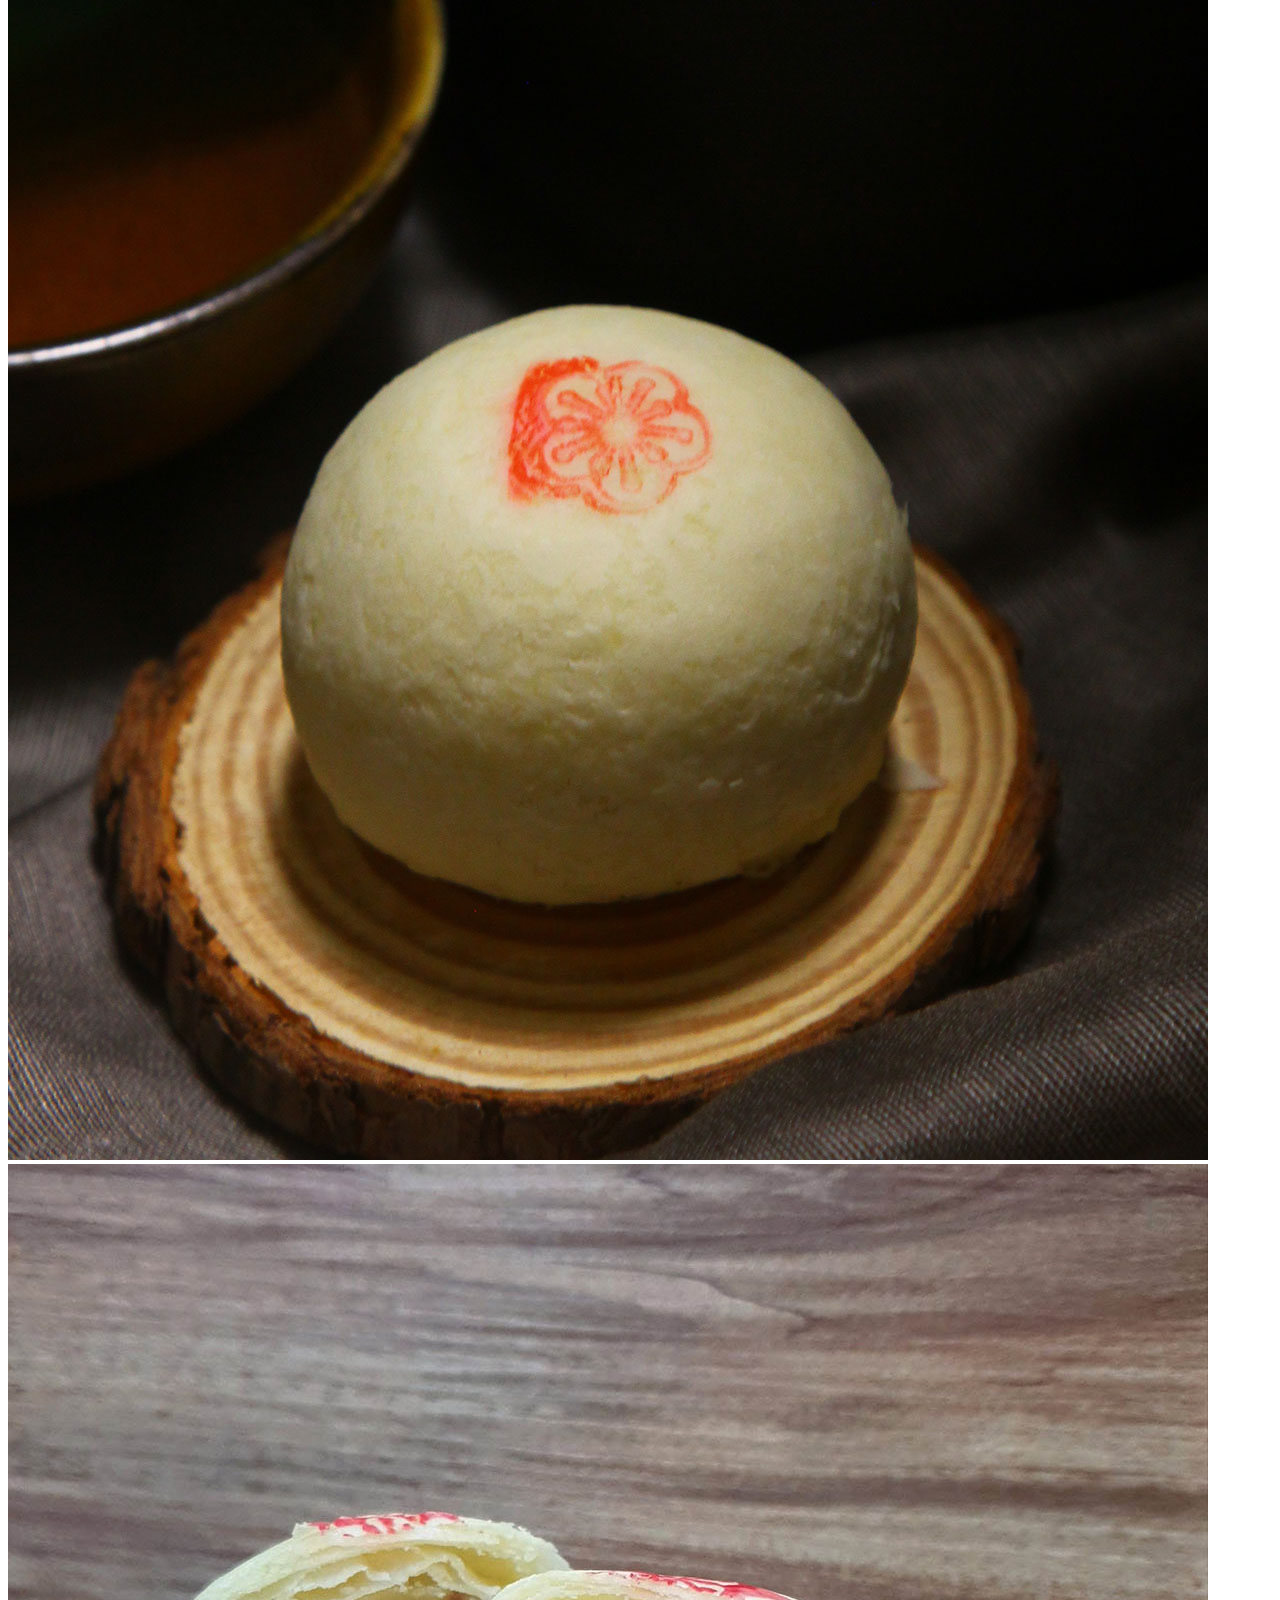
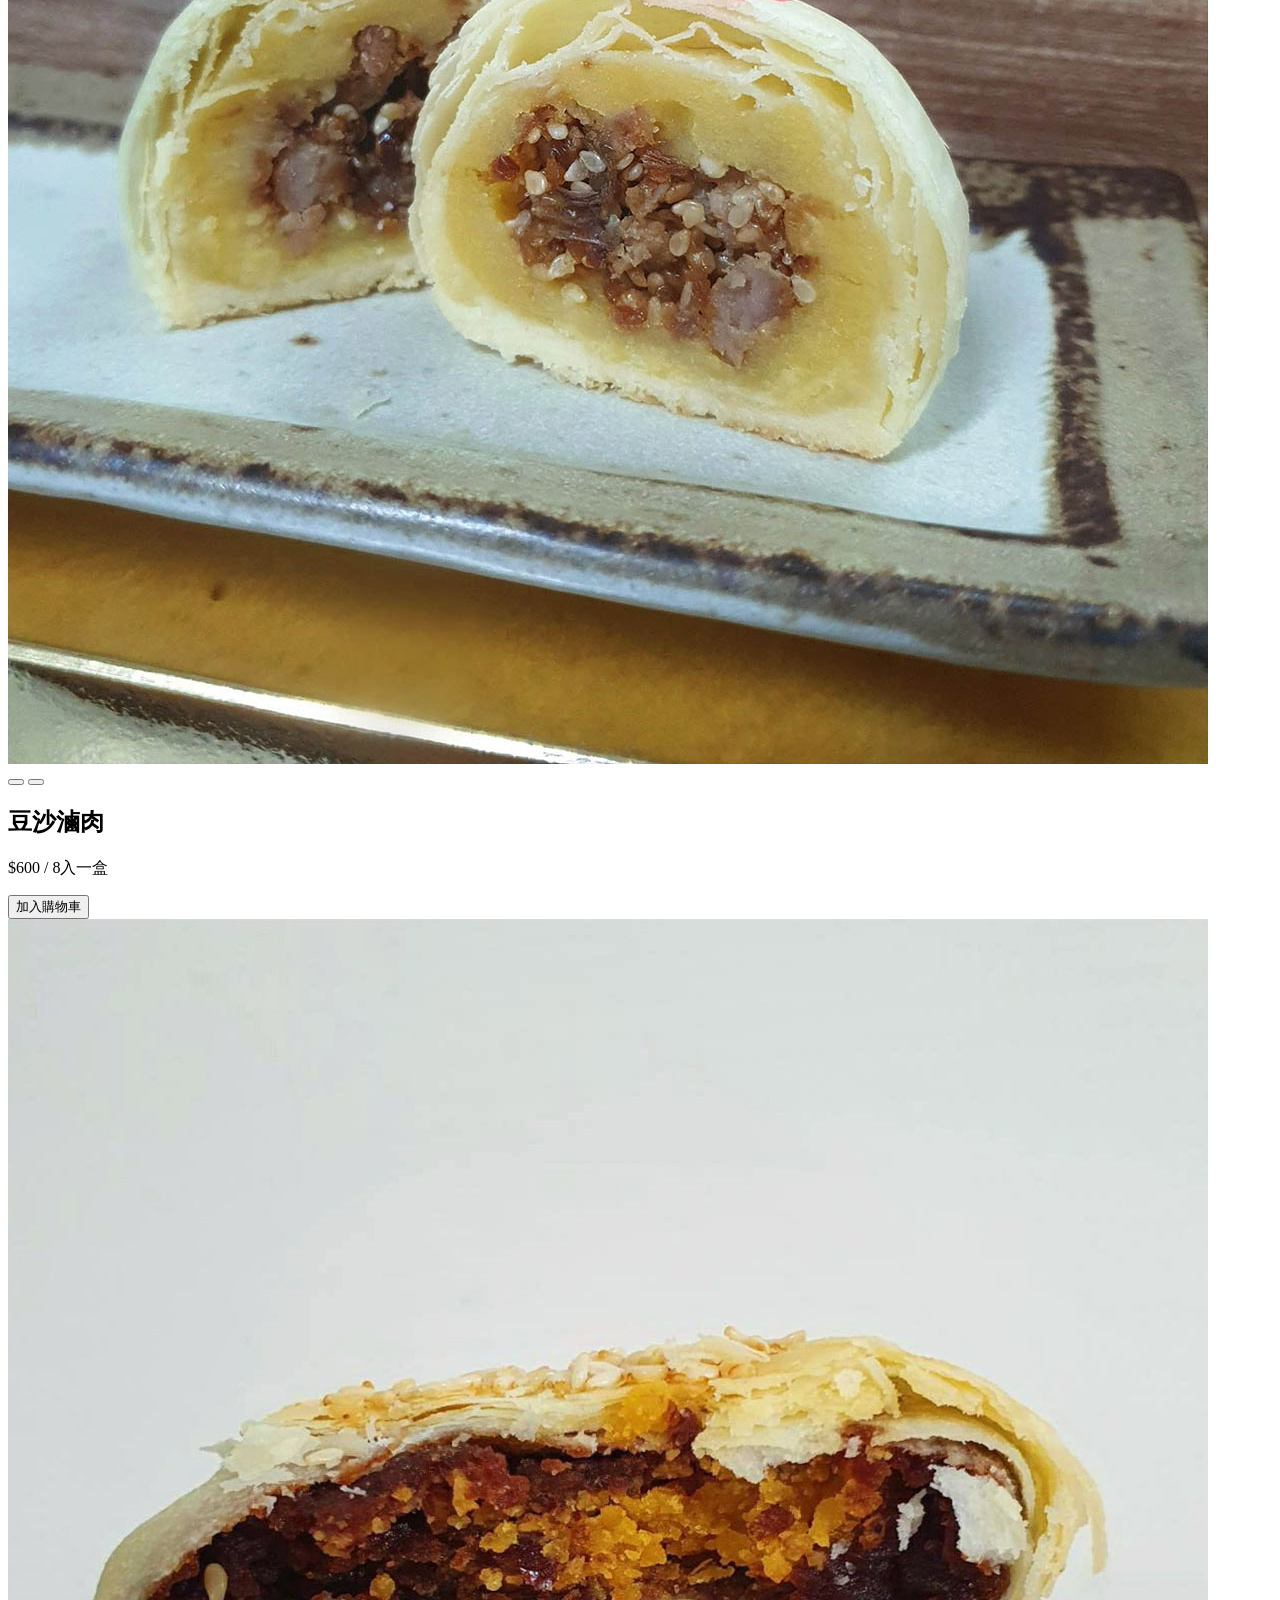
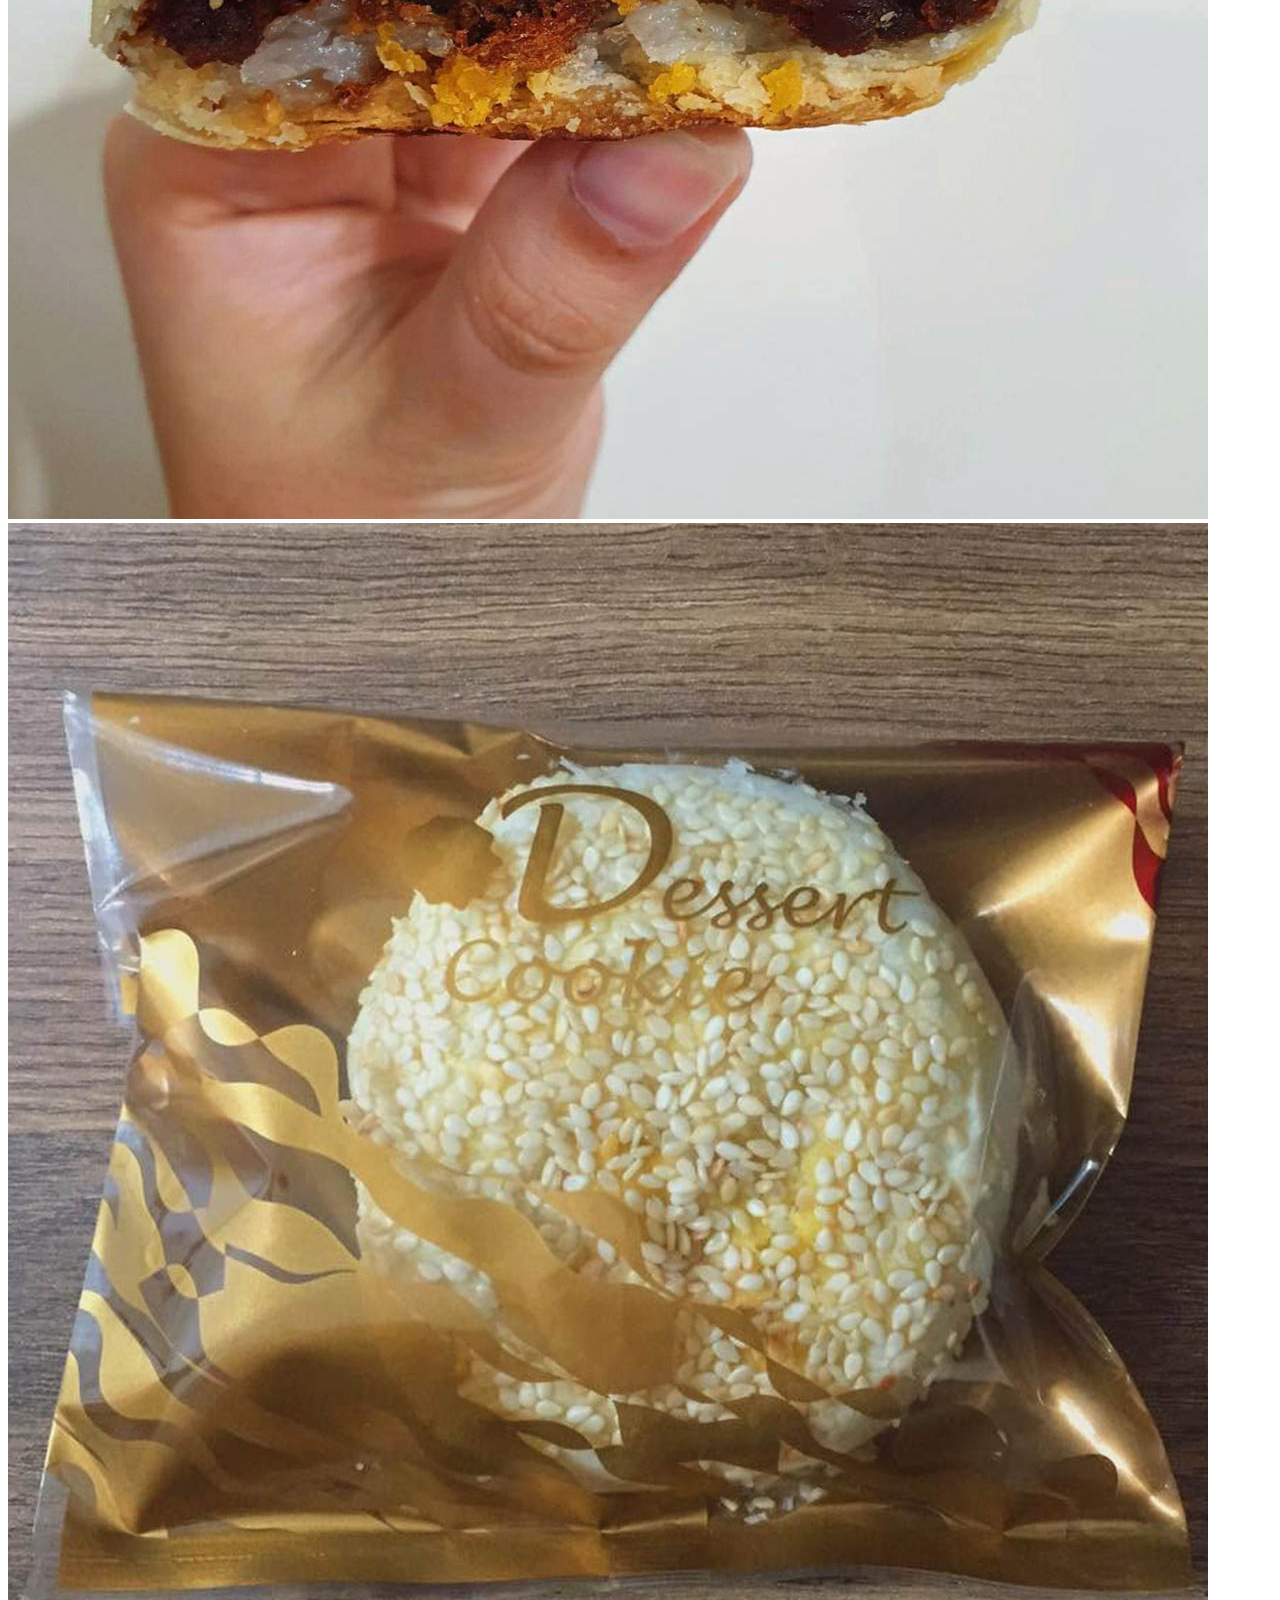
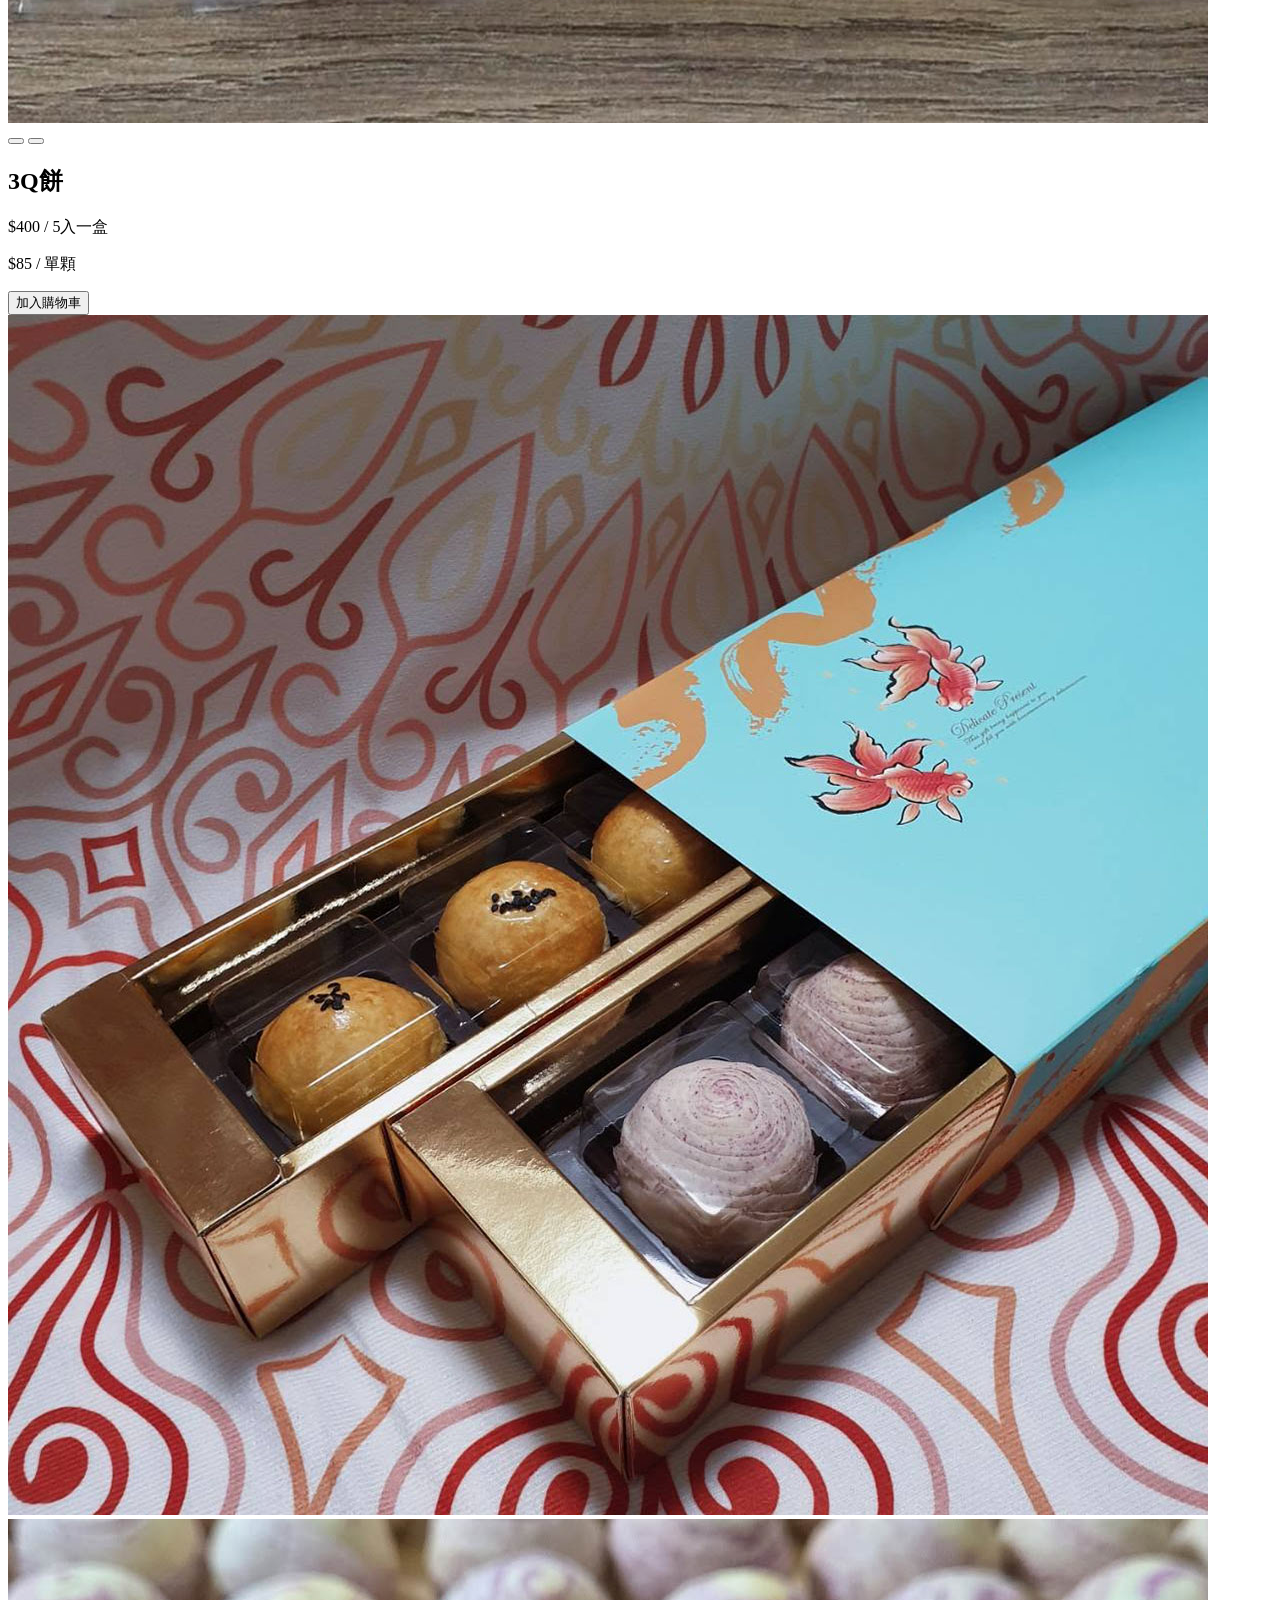
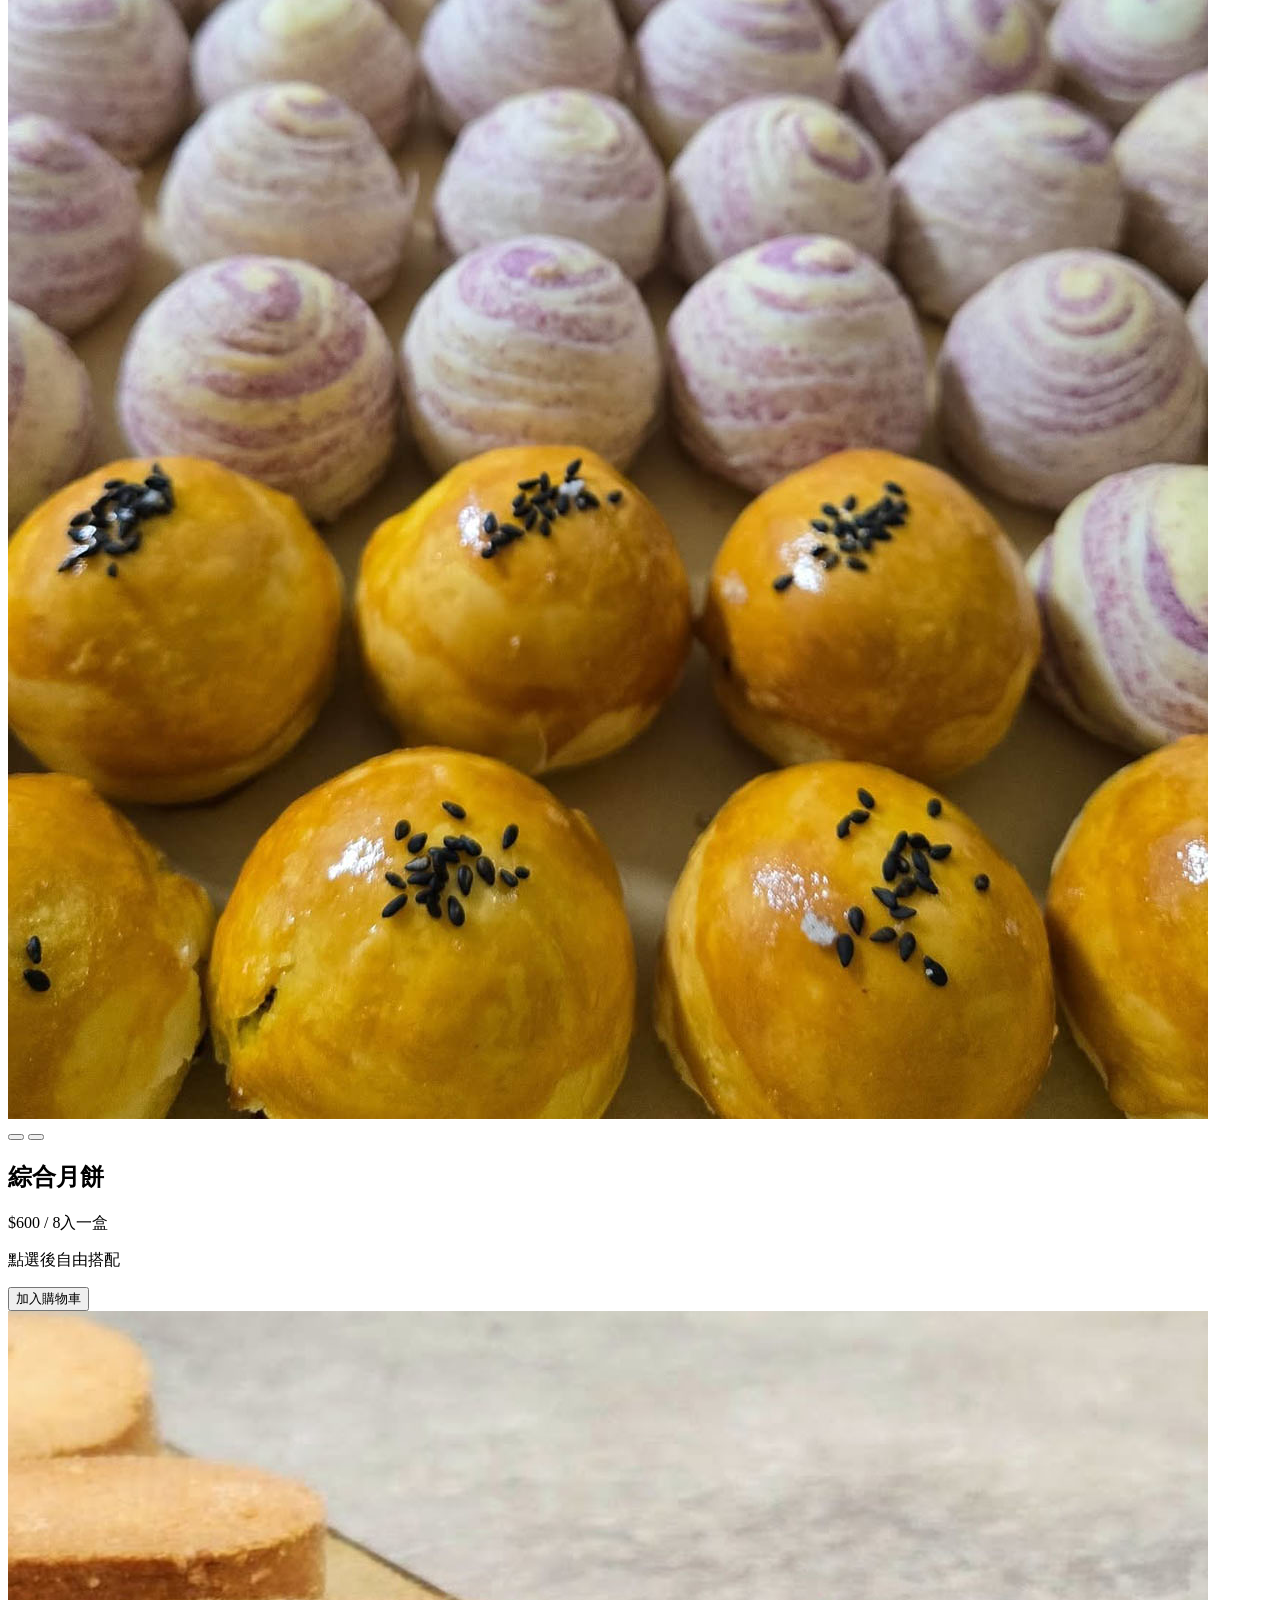
==== commit a351f515: "Update index.html" ====
--- a/index.html
+++ b/index.html
@@ -38,7 +38,7 @@
             <article class="product-card">
                 <div class="product-gallery" data-carousel>
                     <div class="carousel-track">
-                        <img src="images/" alt="芋頭酥">
+                        <img src="images/taro-pastry.jpg" alt="芋頭酥">
                         <img src="images/taro-pastry2.jpg" alt="芋頭酥切面與細節">
                     </div>
                     <div class="carousel-dots" aria-label="芋頭酥圖片選擇">
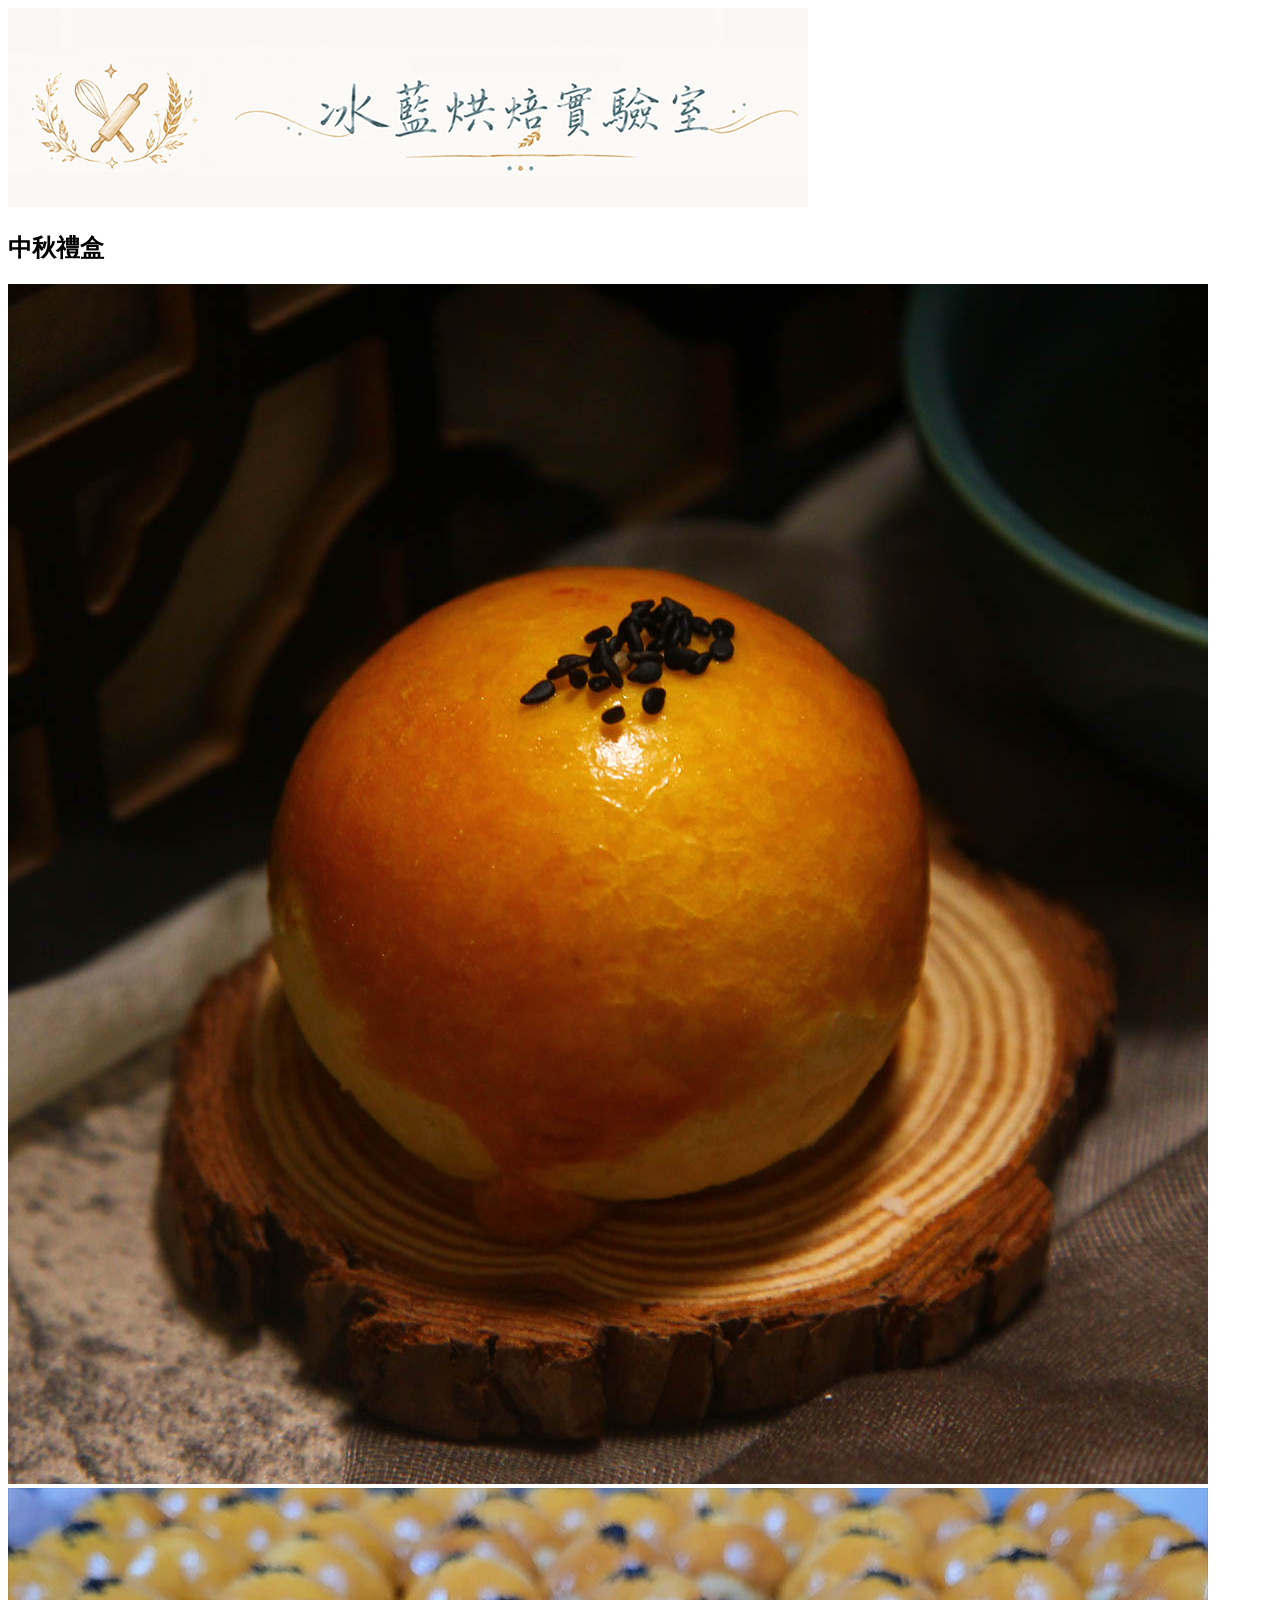
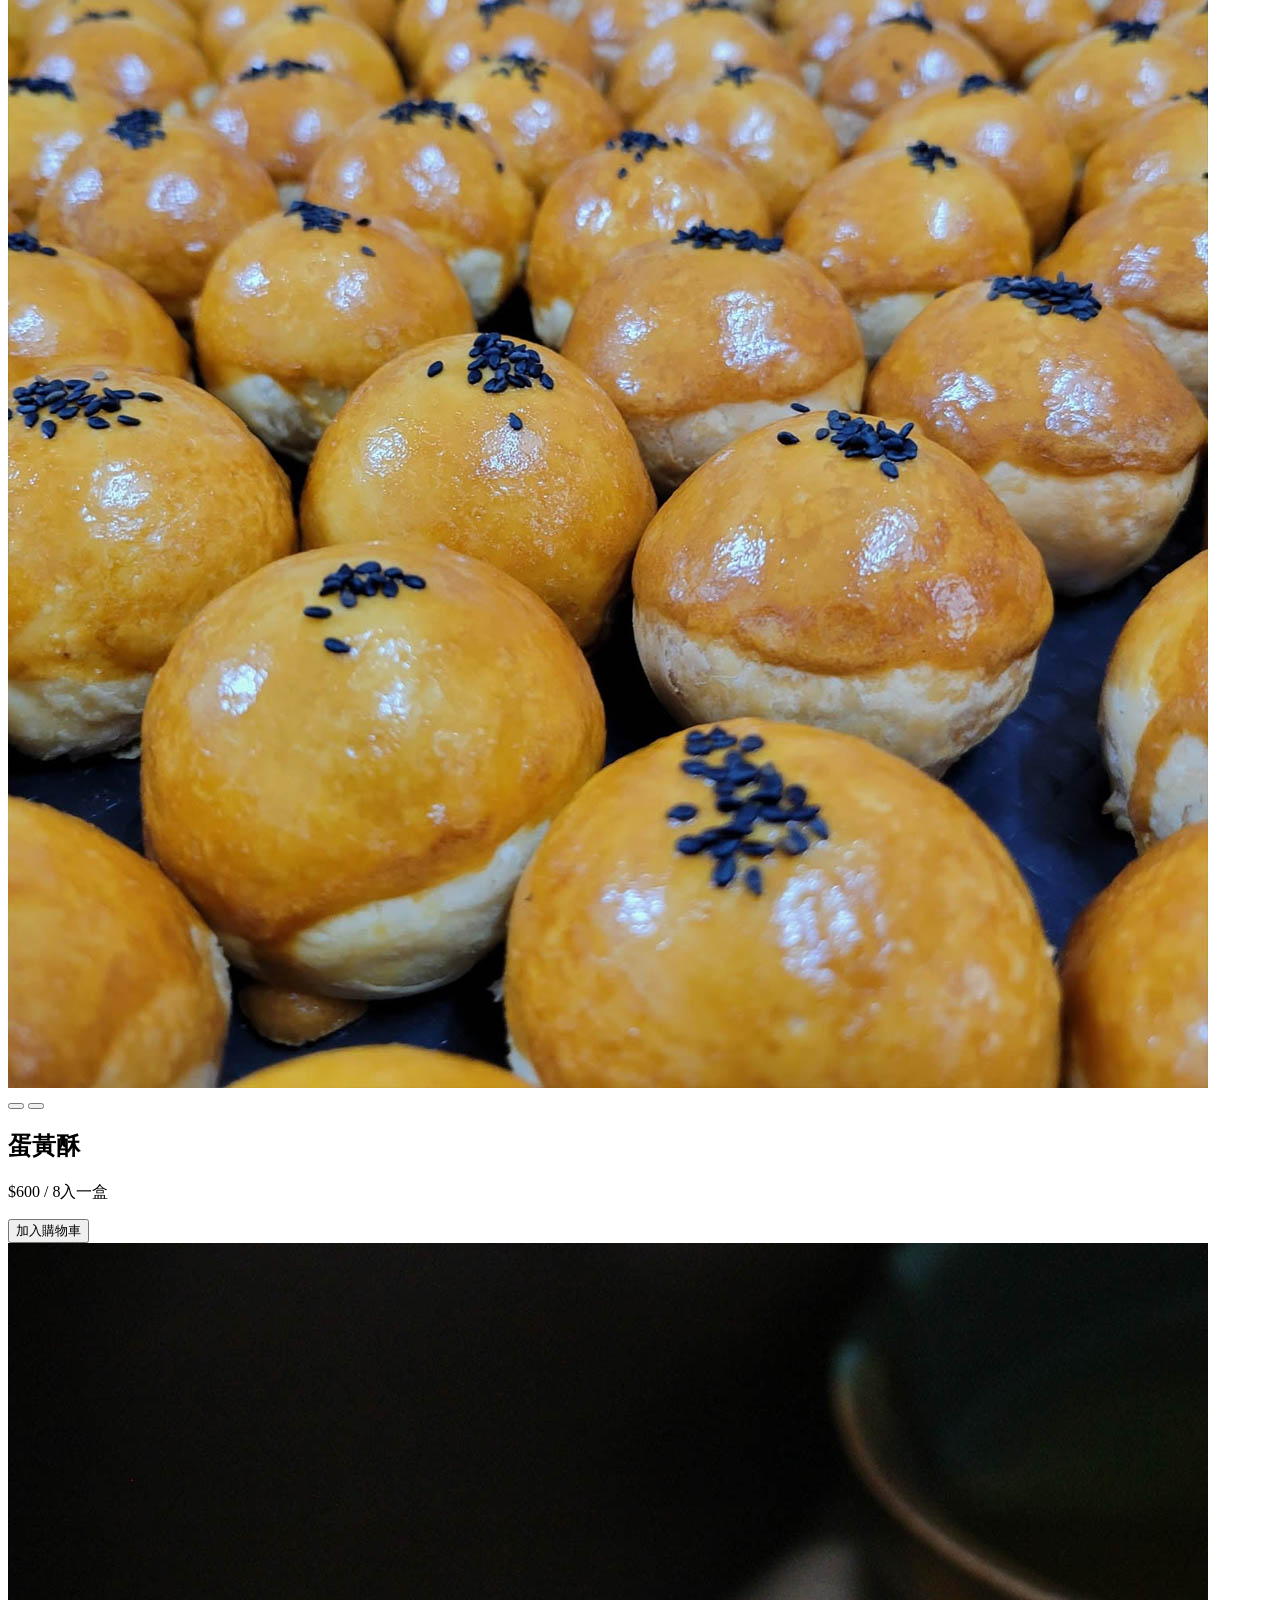
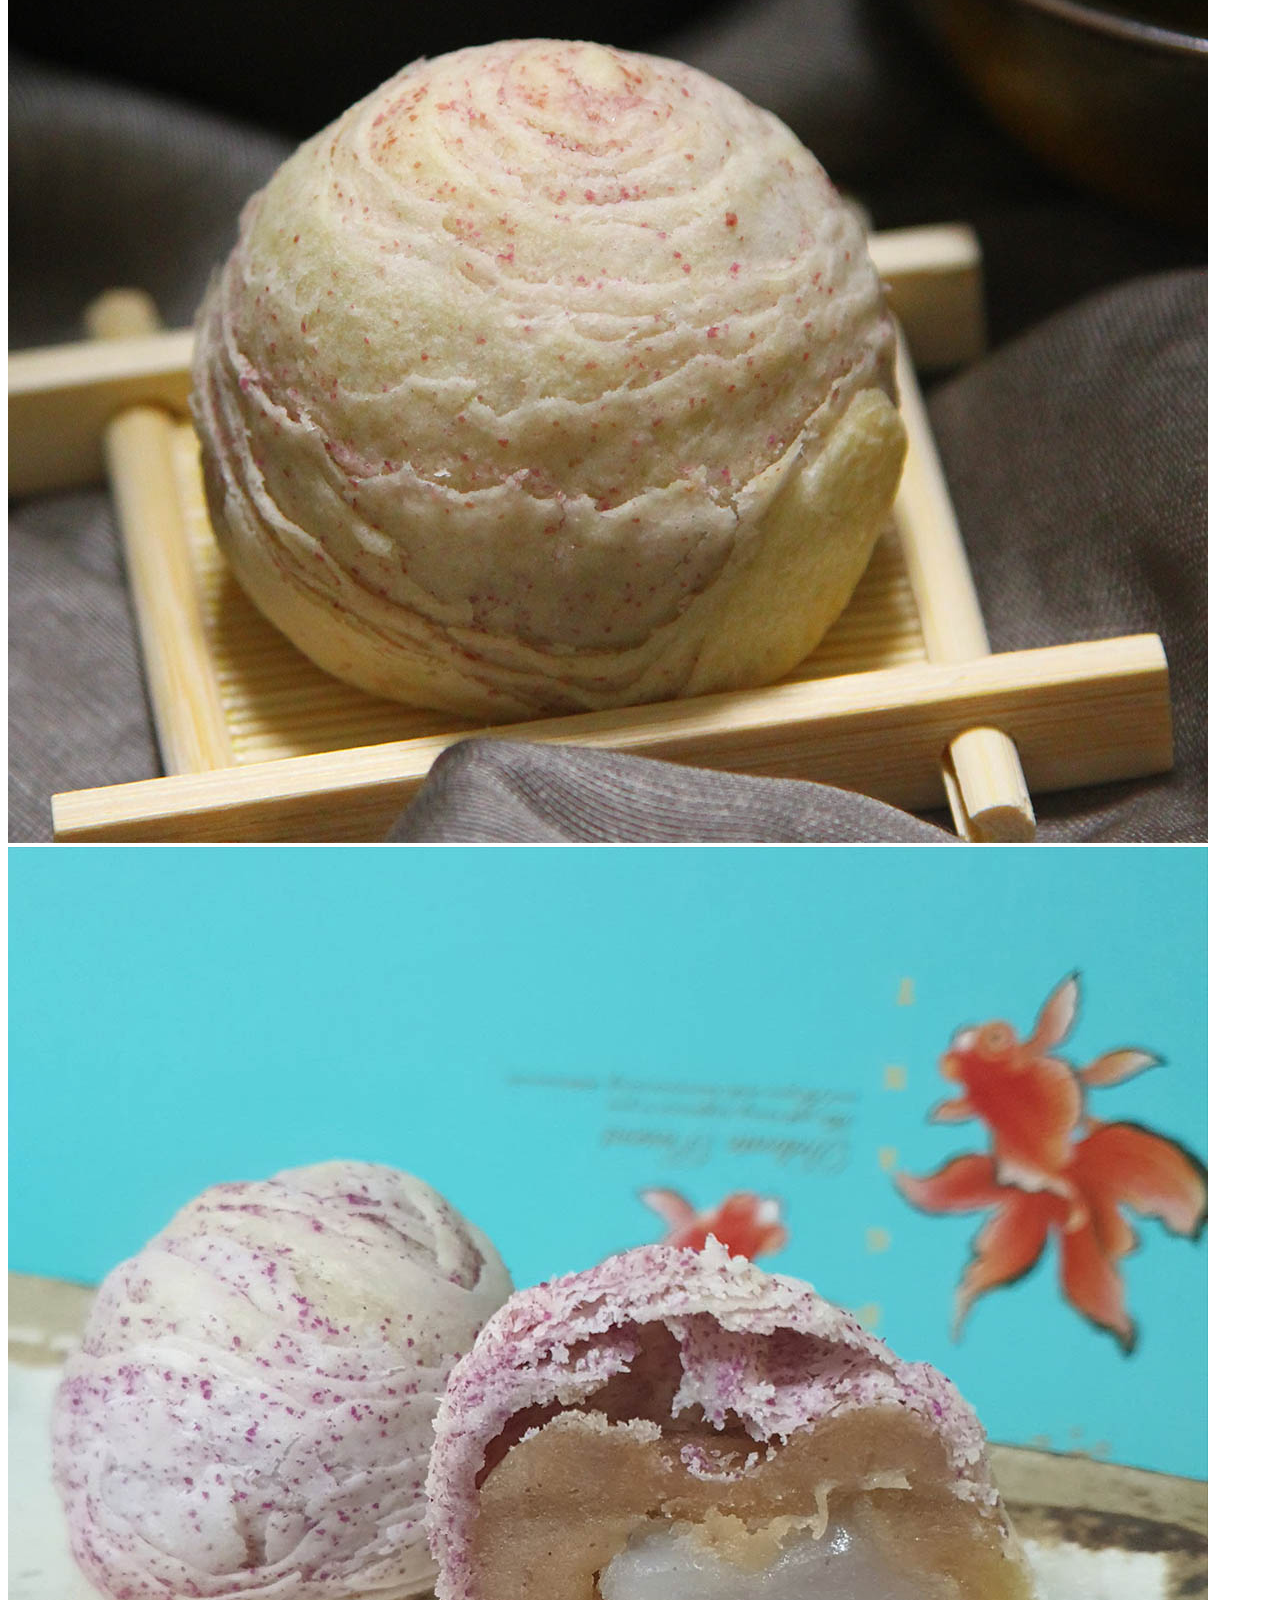
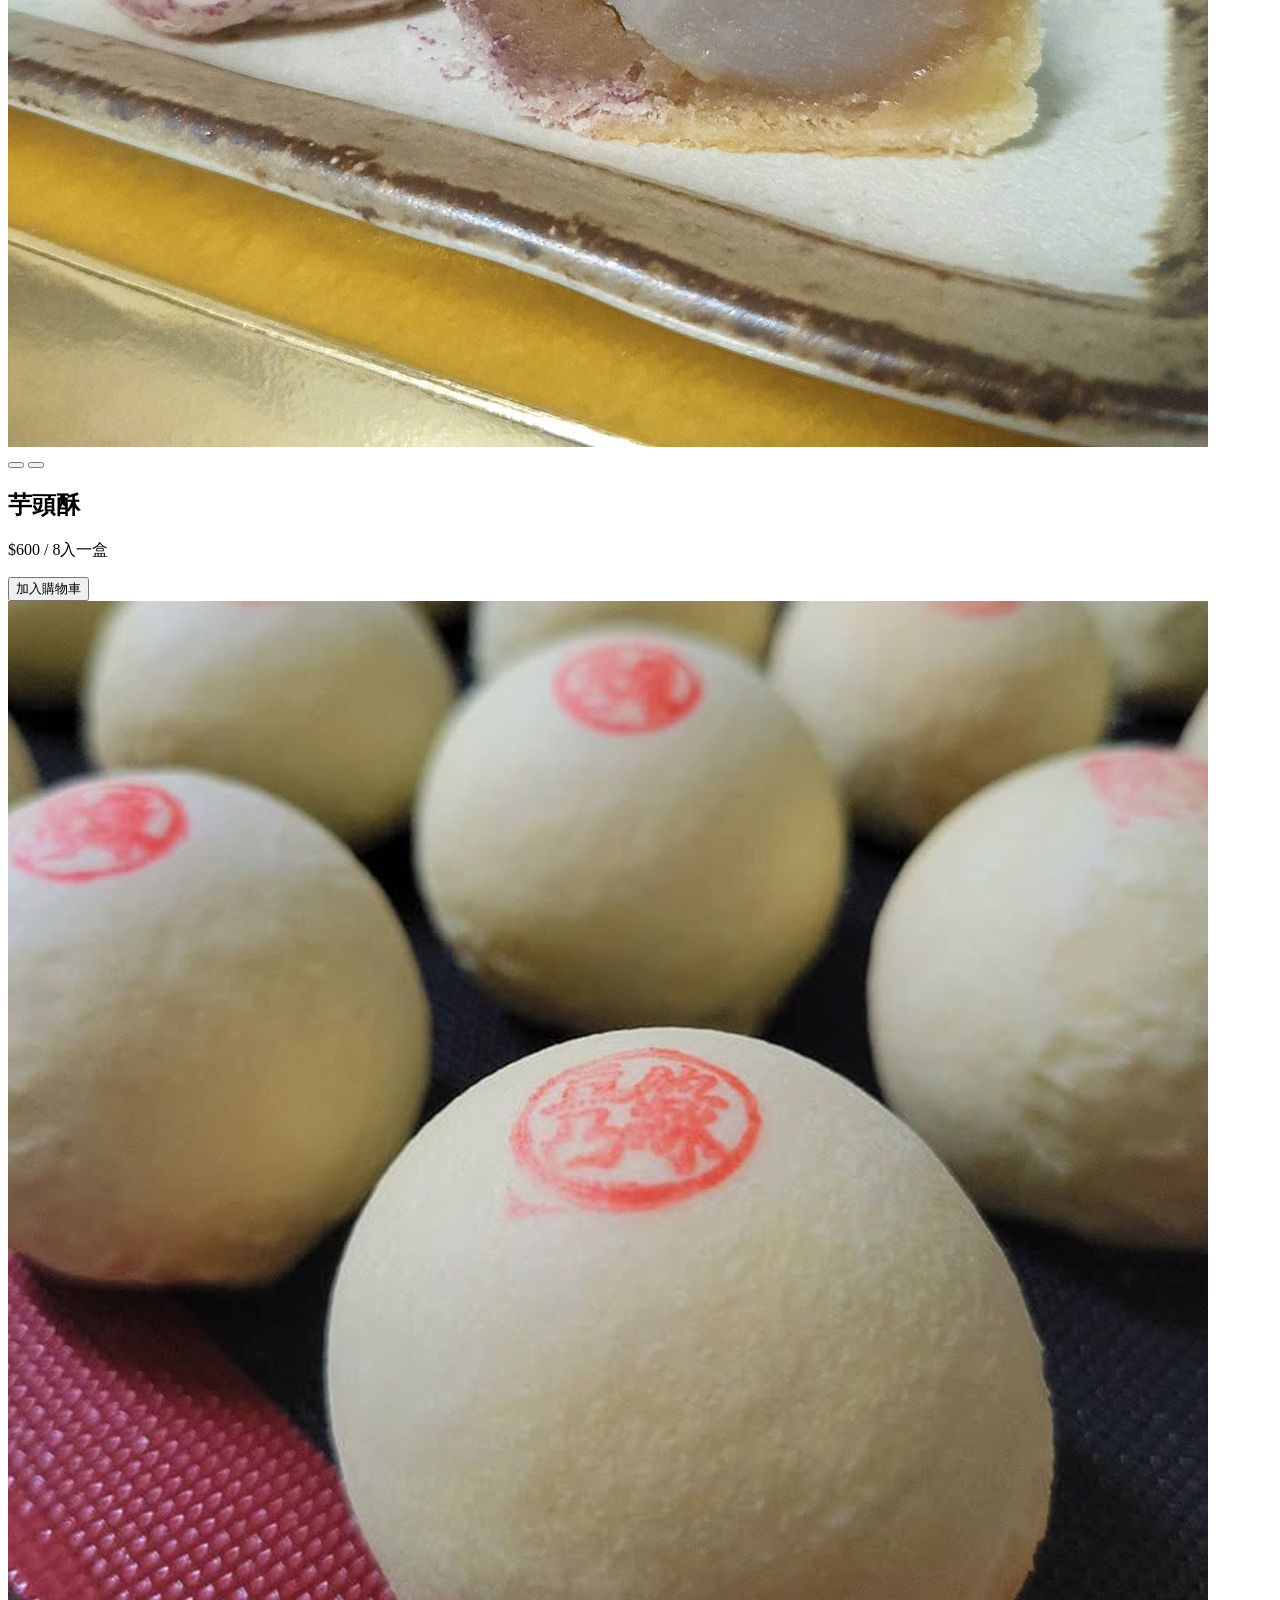
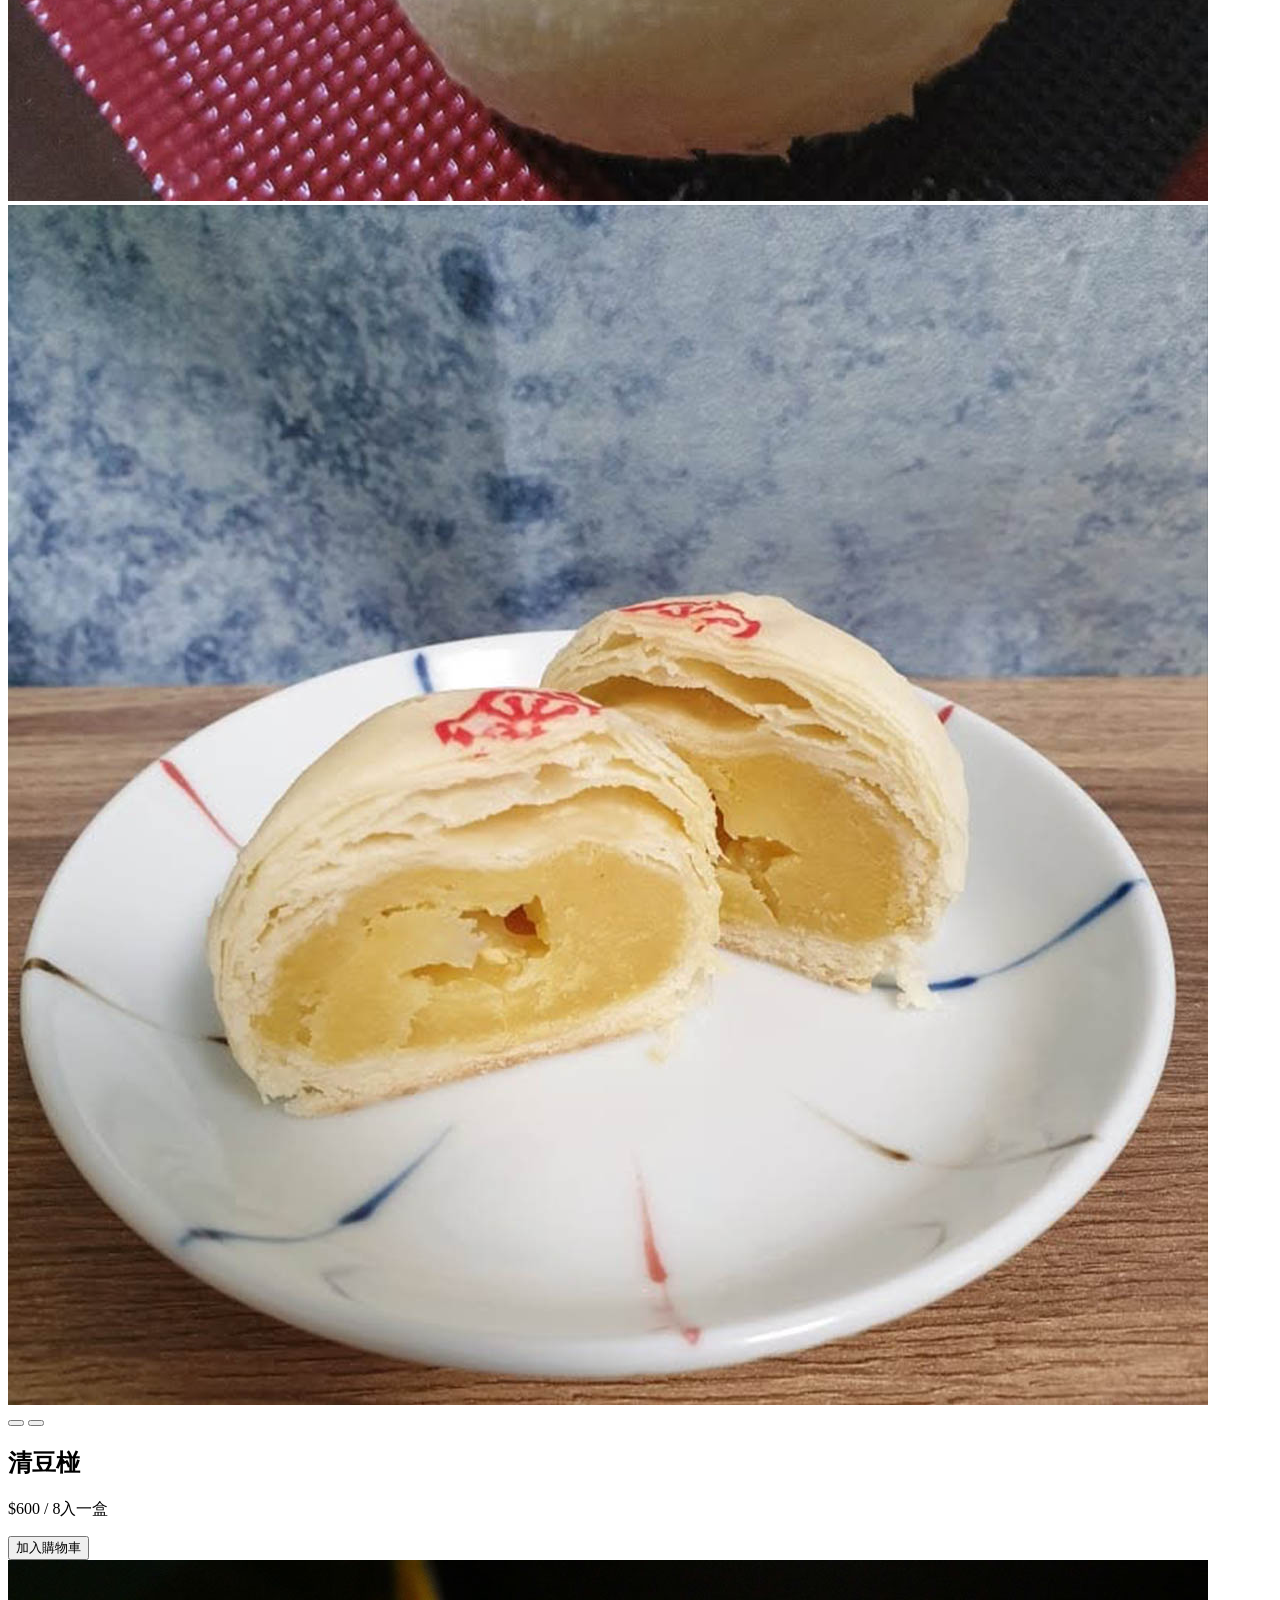
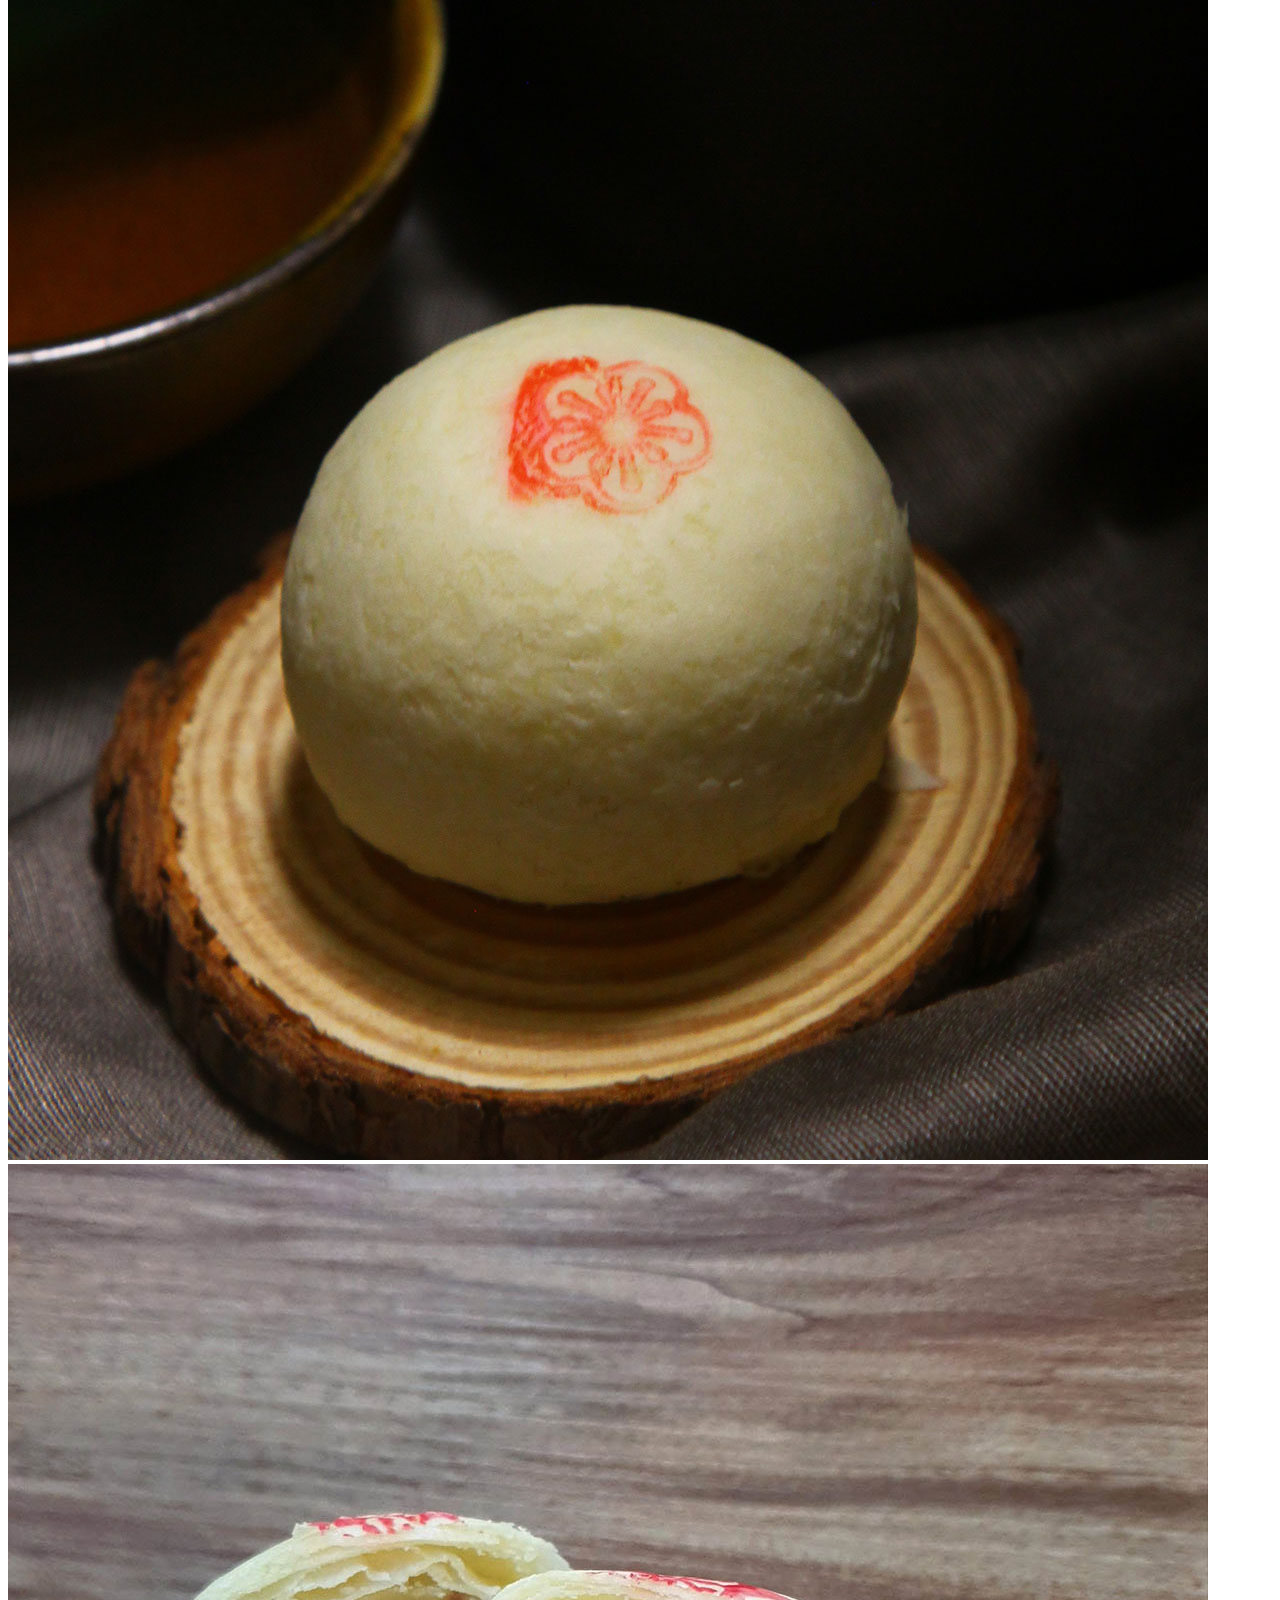
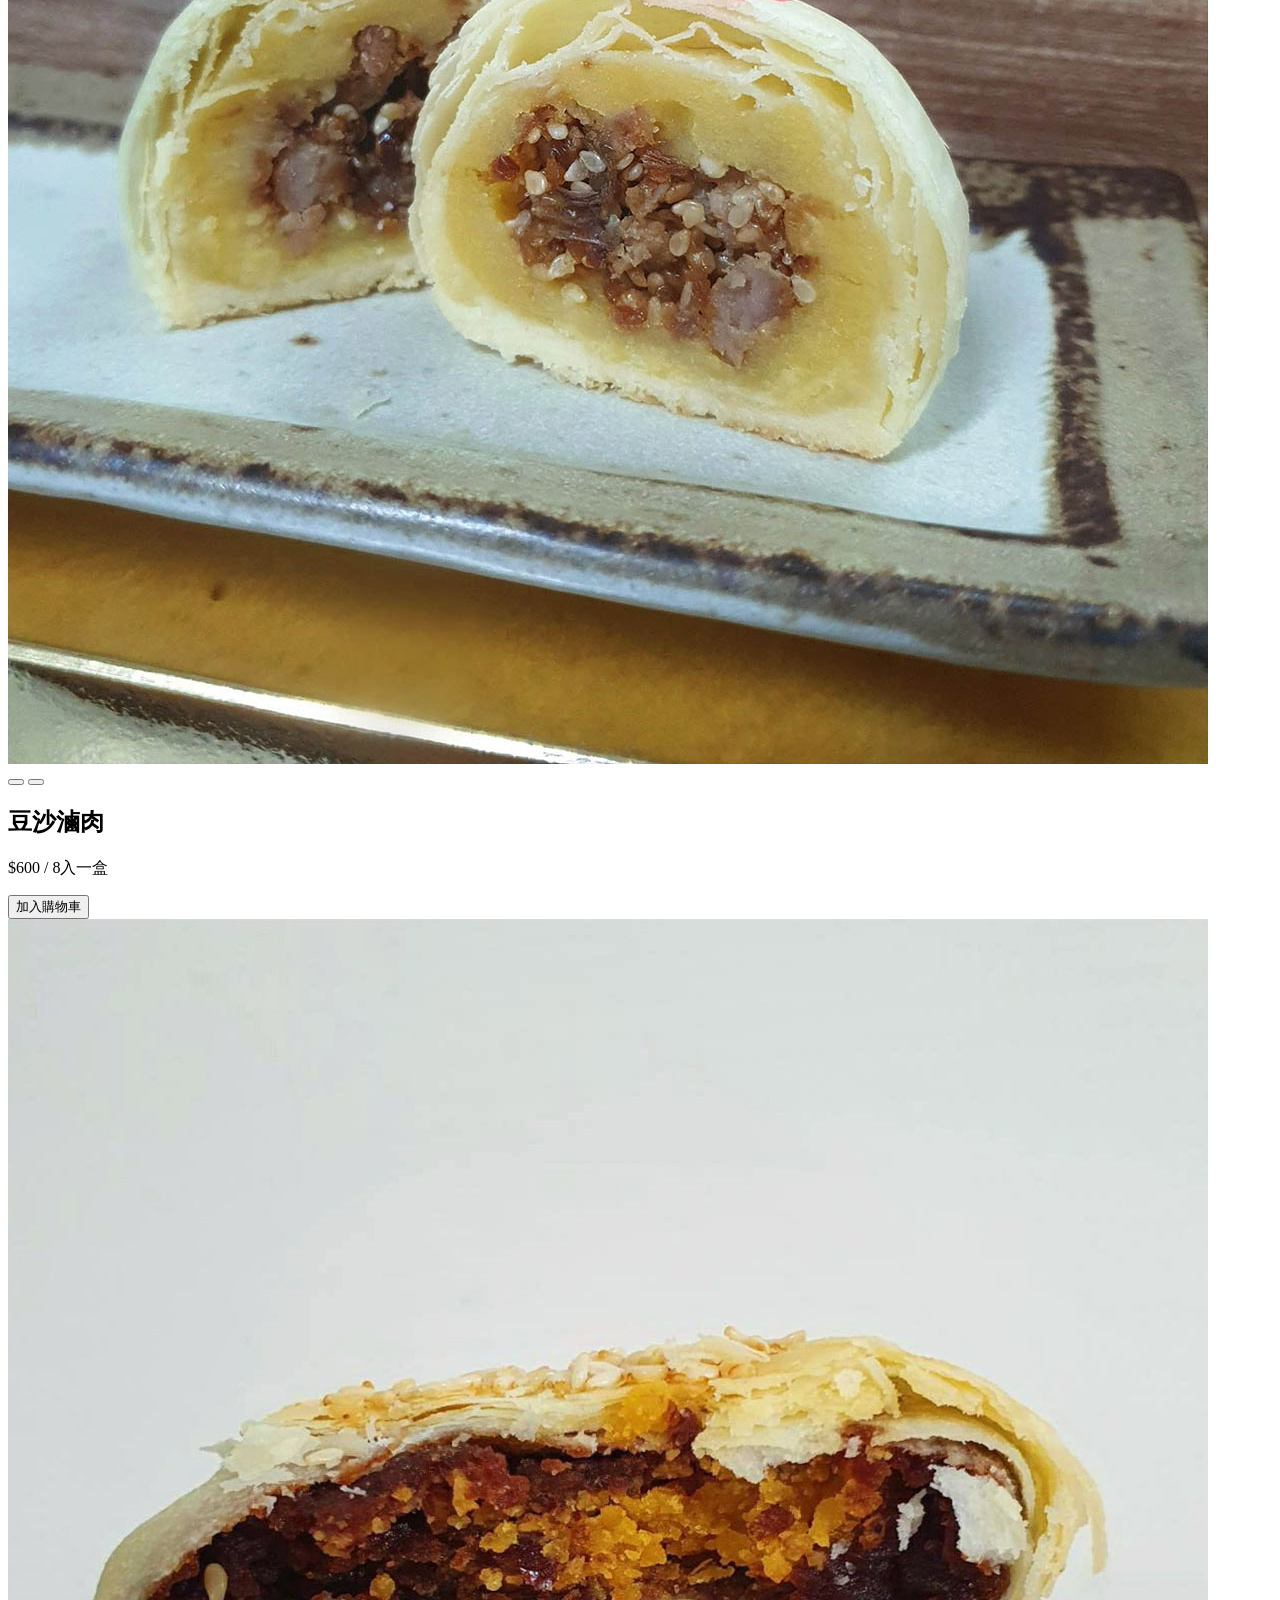
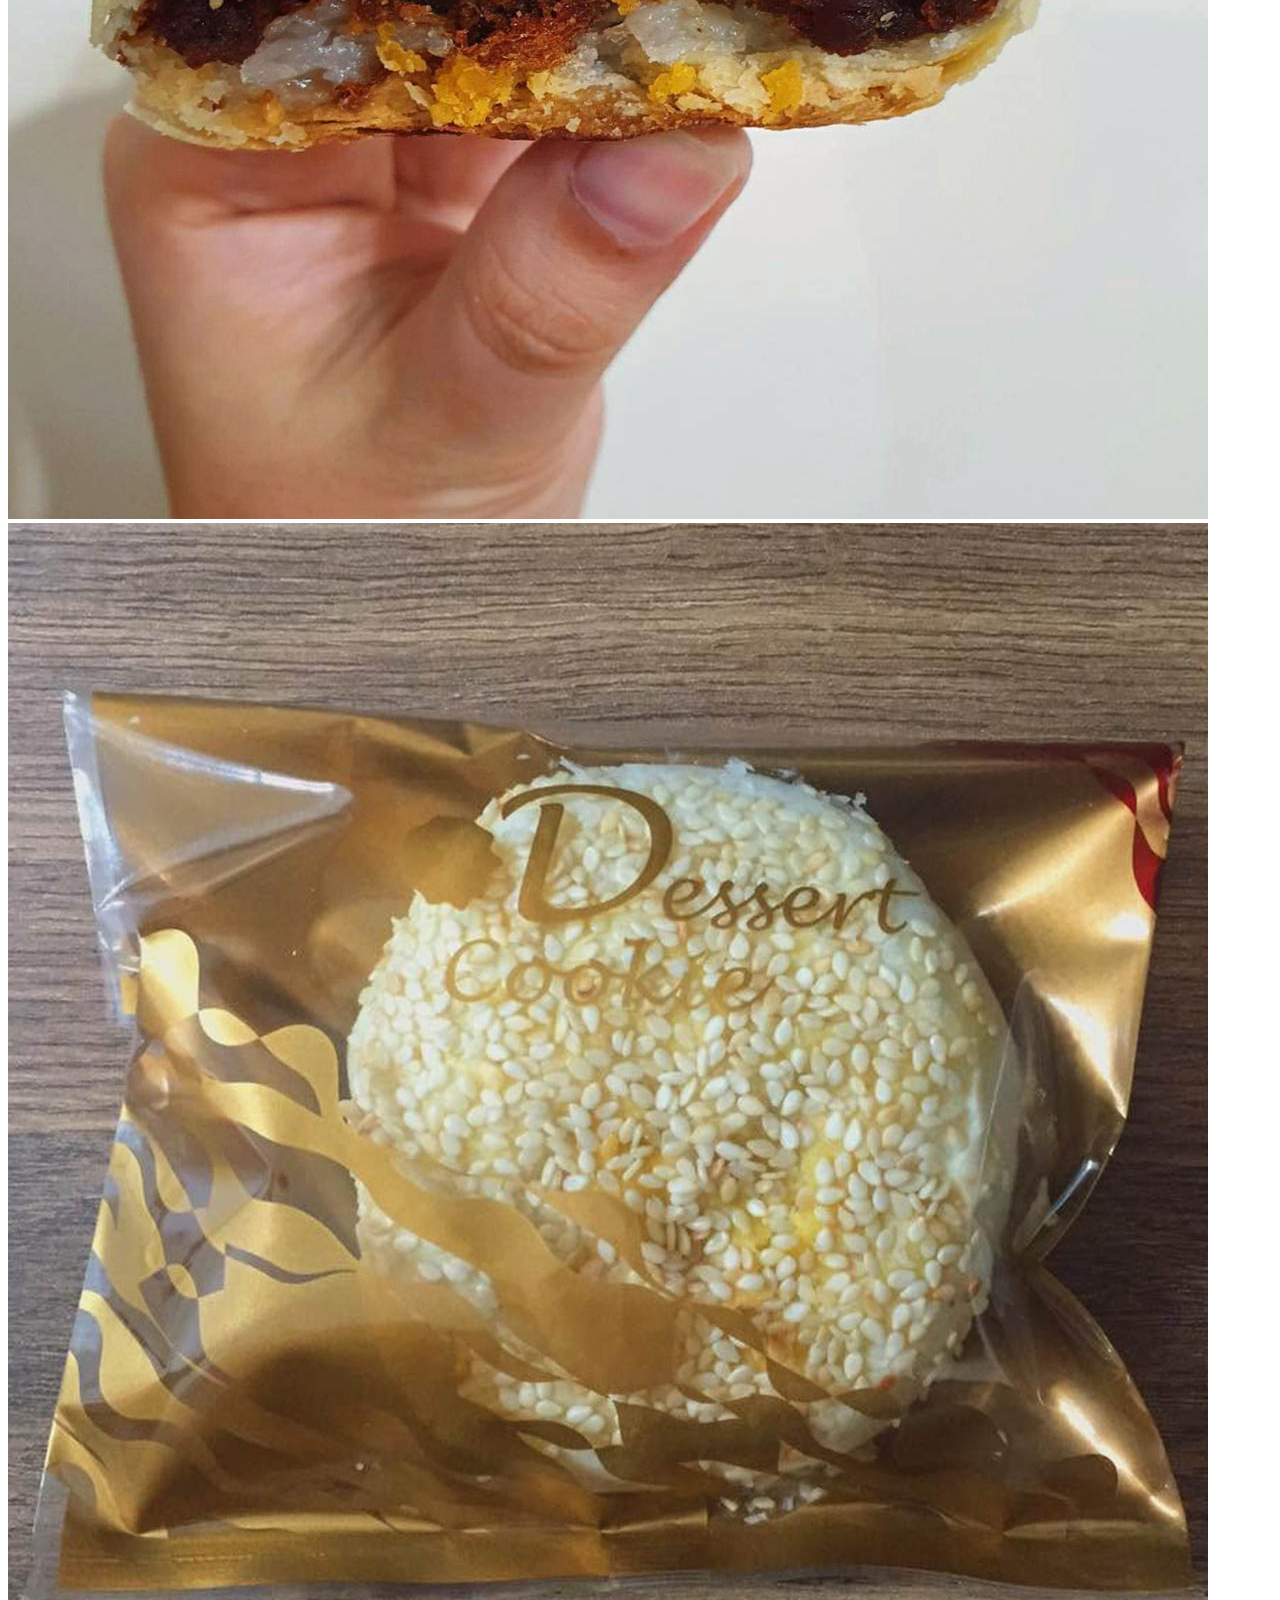
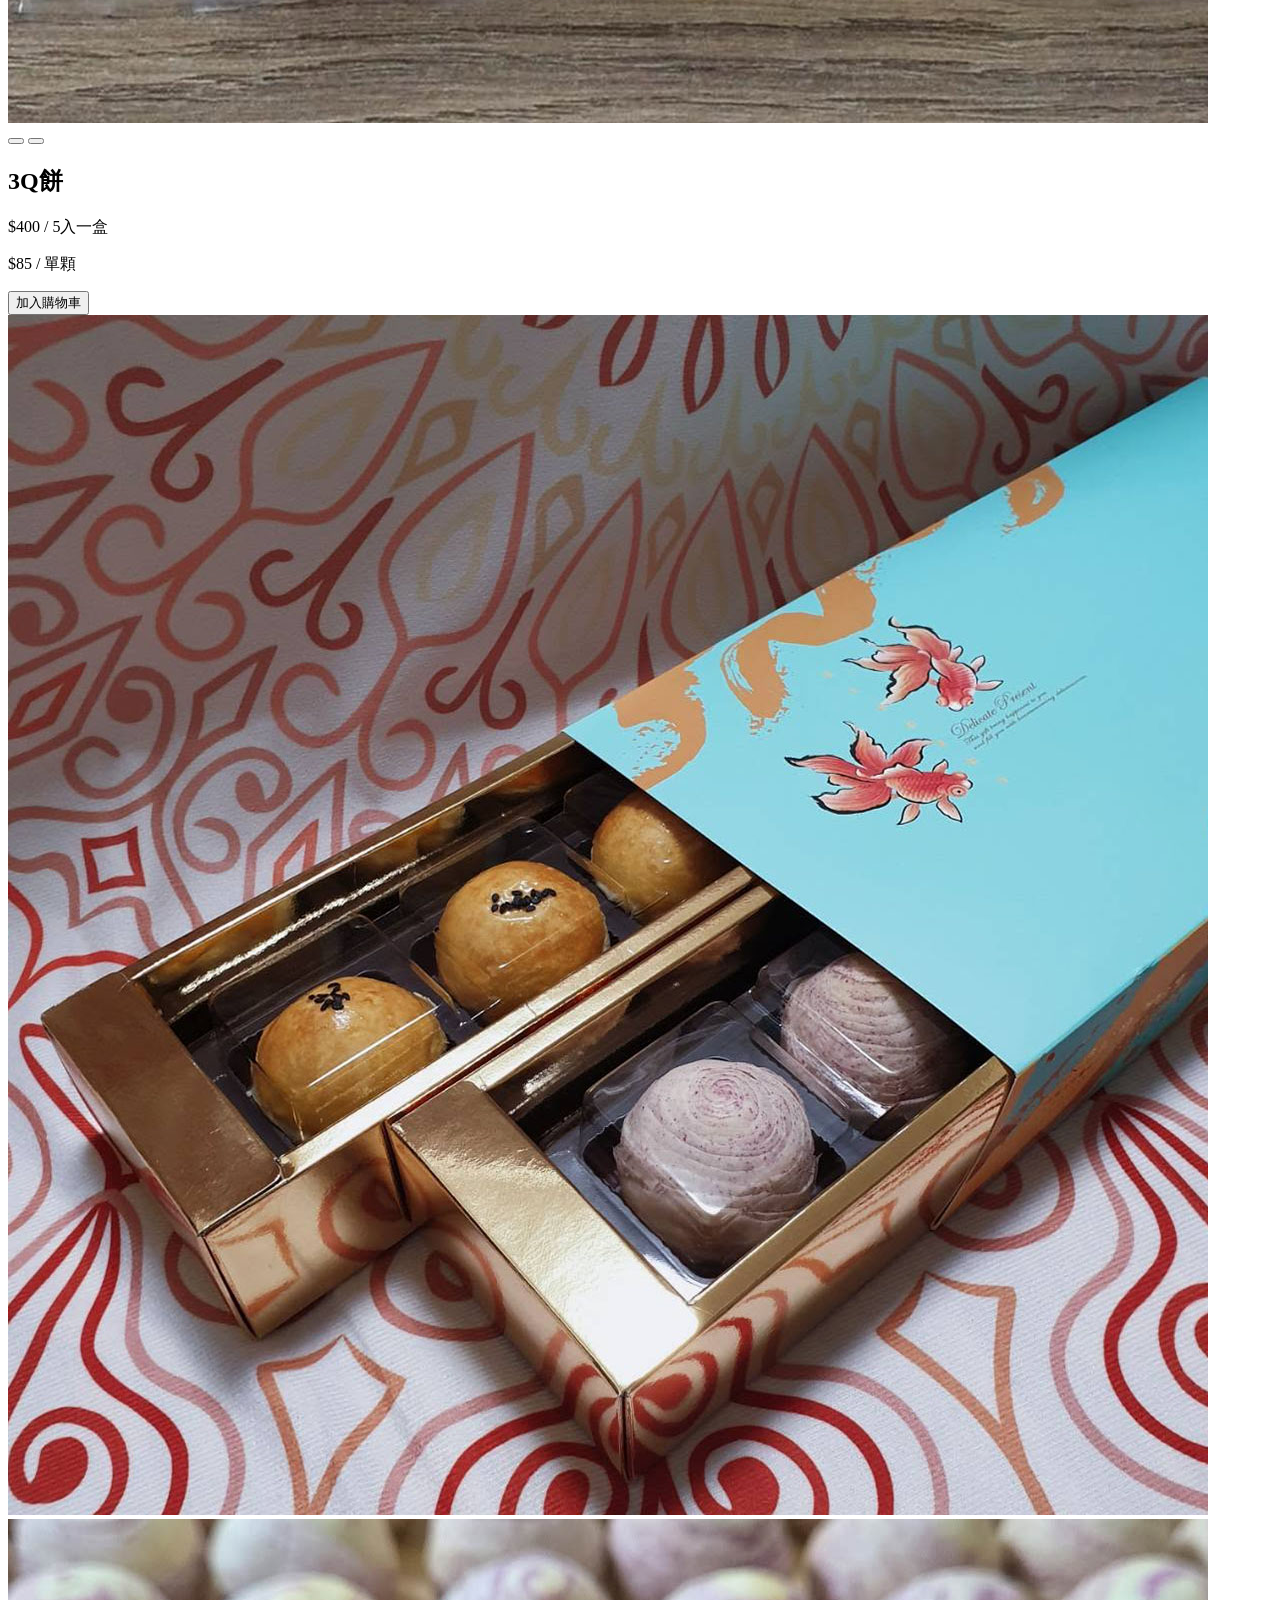
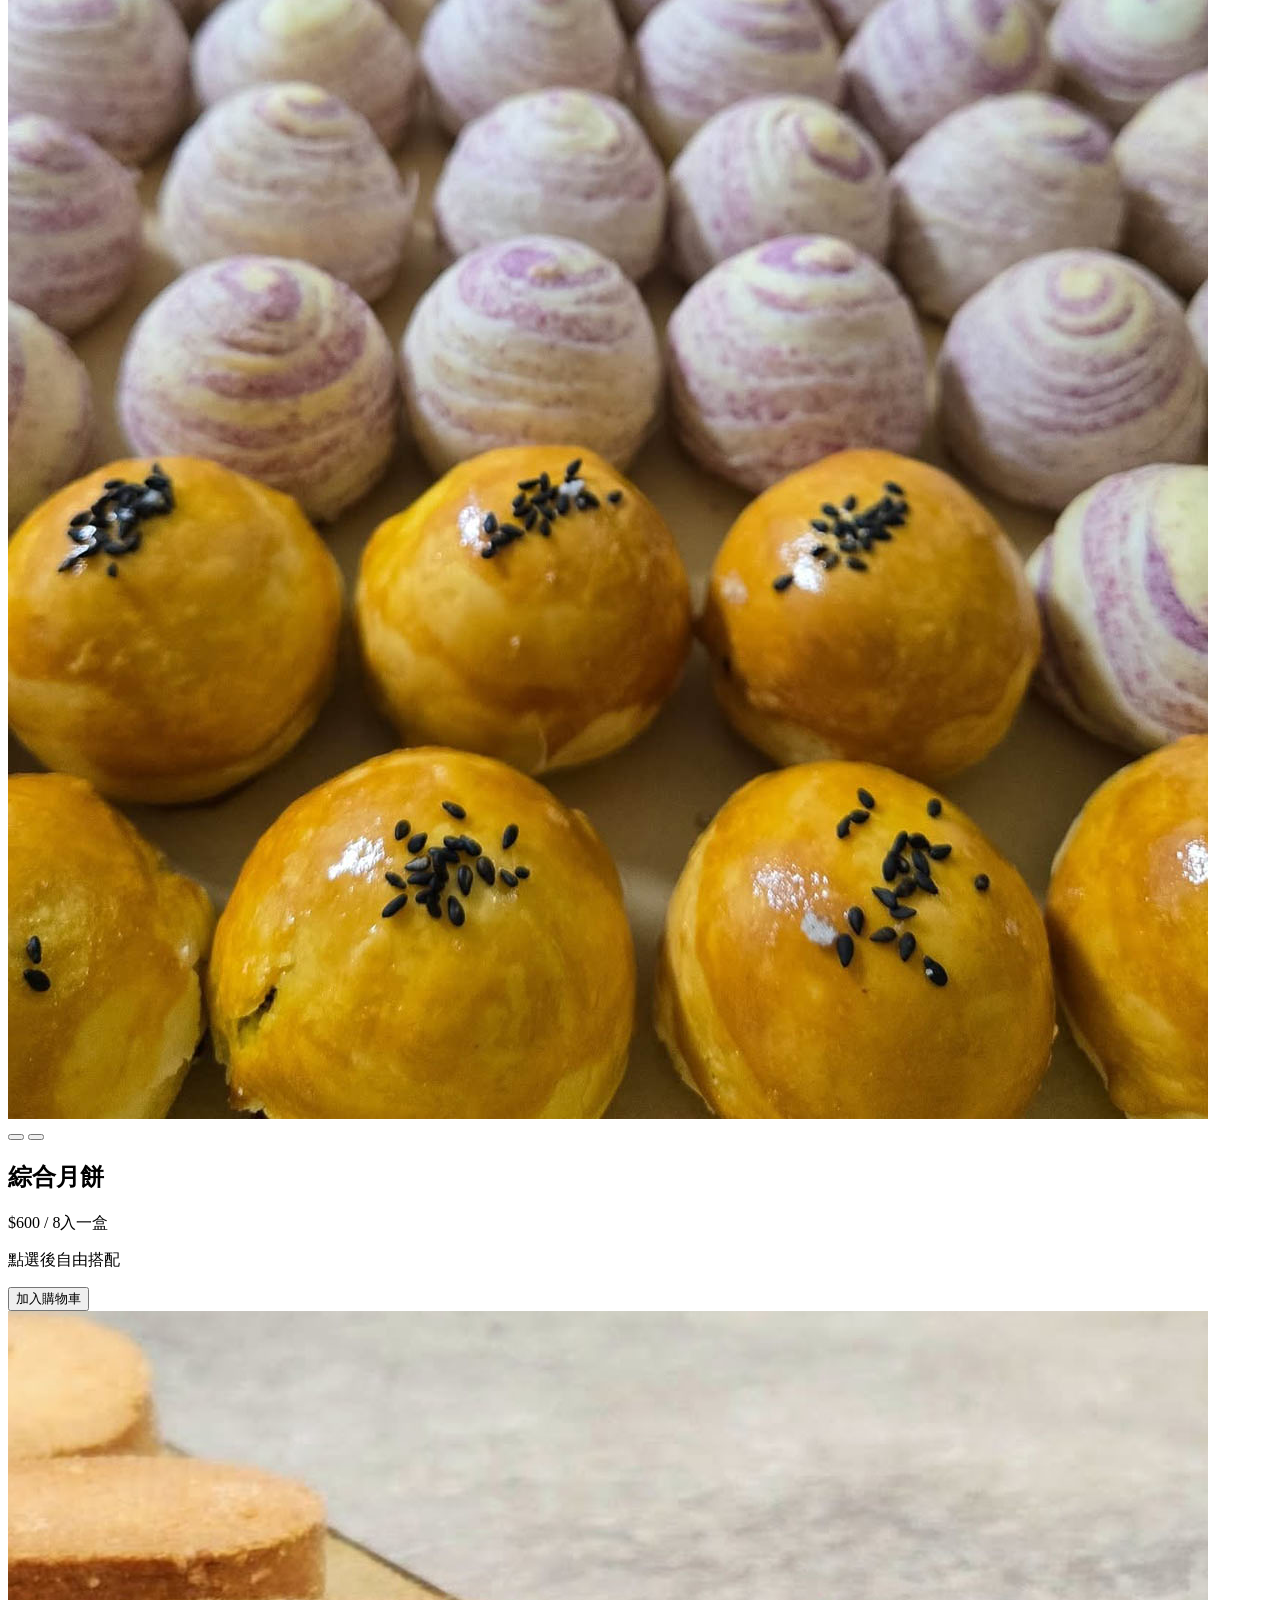
==== commit e325ec8b: "update pics" ====
--- a/index.html
+++ b/index.html
@@ -20,7 +20,7 @@
             <article class="product-card">
                 <div class="product-gallery" data-carousel>
                     <div class="carousel-track">
-                        <img src="images/test.jpg" alt="蛋黃酥">
+                        <img src="images/egg-yolk.jpg" alt="蛋黃酥">
                         <img src="images/egg-yolk2.jpg" alt="蛋黃酥切面與細節">
                     </div>
                     <div class="carousel-dots" aria-label="蛋黃酥圖片選擇">
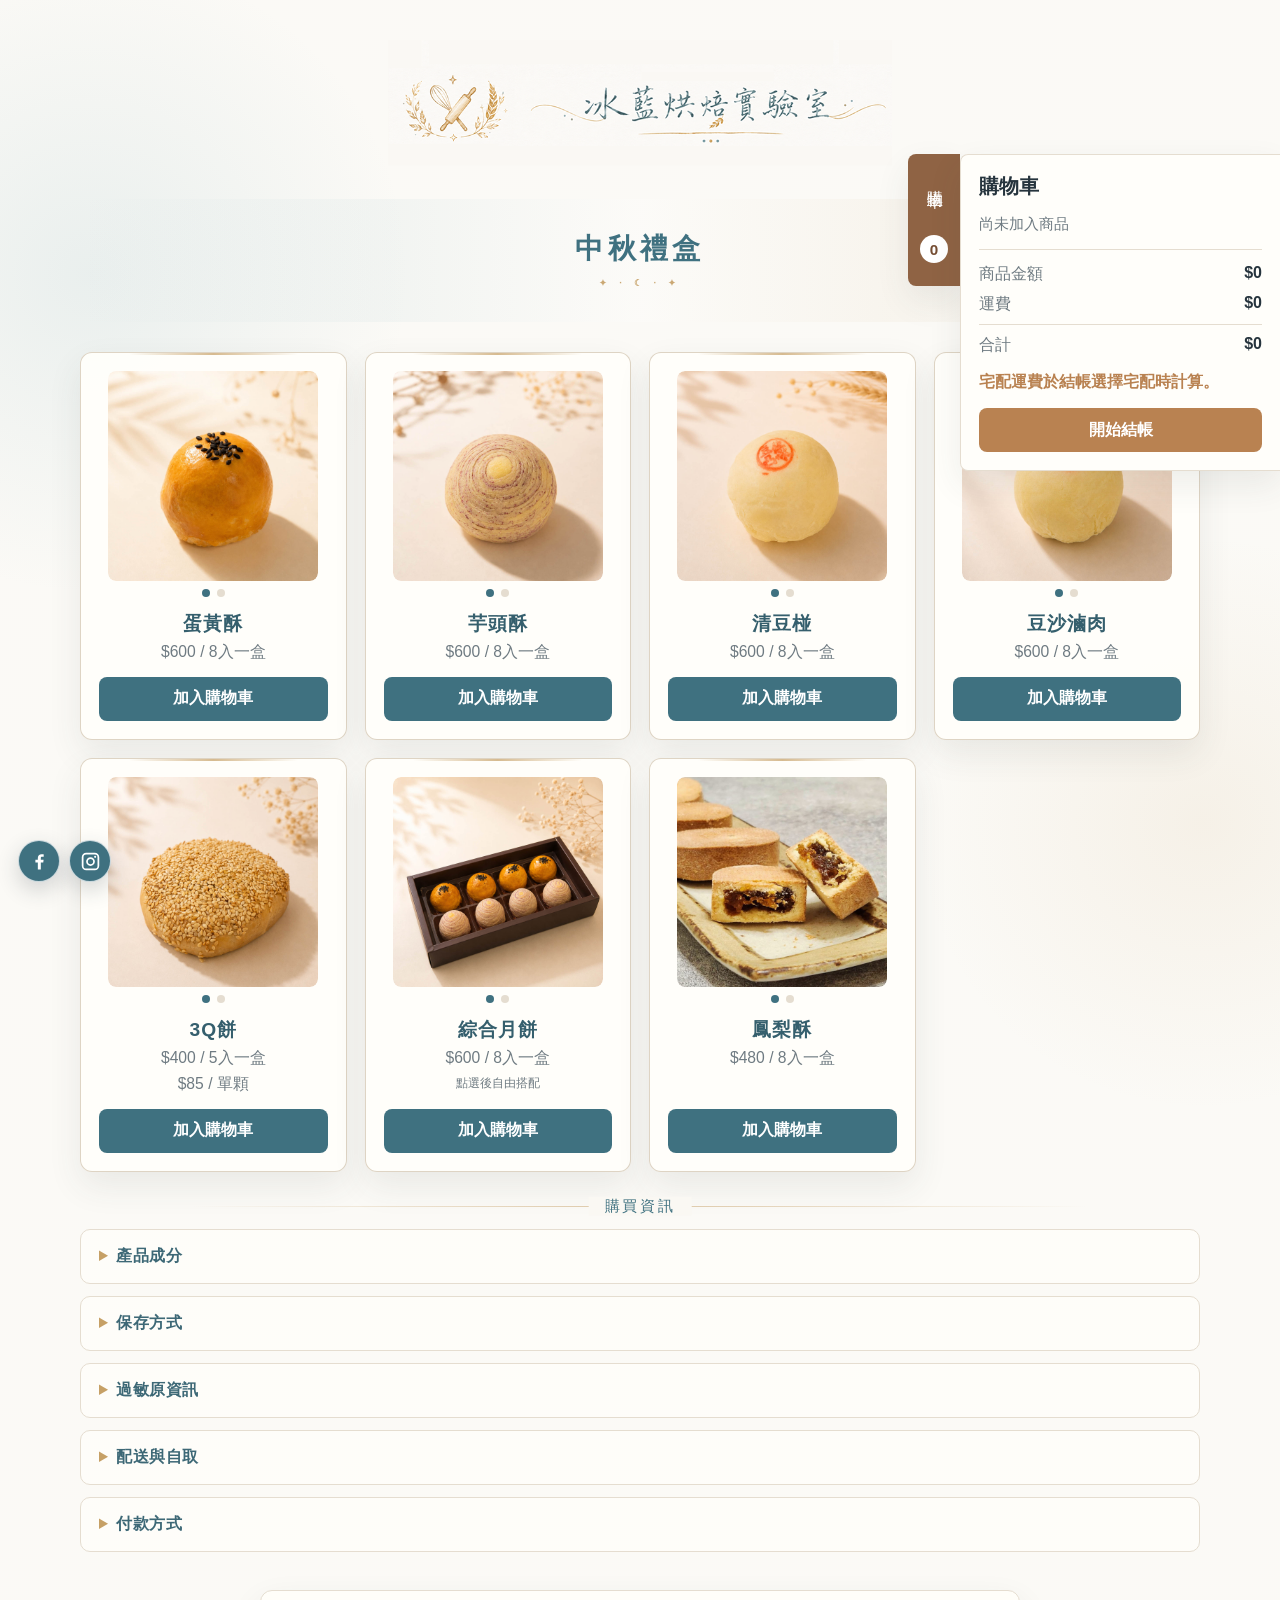
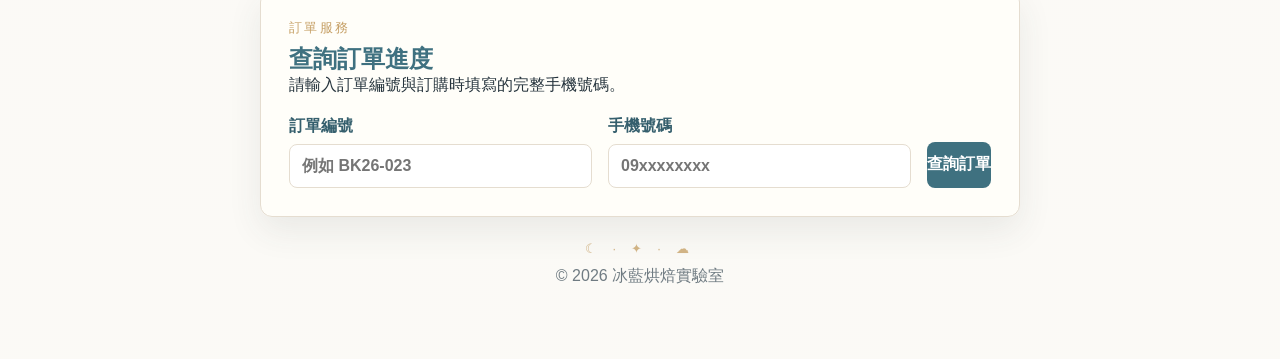
==== commit e10c4db4: "update order-check" ====
--- a/index.html
+++ b/index.html
@@ -215,6 +215,57 @@
                 </ul>
             </details>
         </section>
+
+        <section class="order-status-card" aria-labelledby="order-status-title">
+            <p class="section-label">訂單服務</p>
+            <h2 id="order-status-title">查詢訂單進度</h2>
+            <p>請輸入訂單編號與訂購時填寫的完整手機號碼。</p>
+            <form id="order-lookup-form" class="order-lookup-form">
+                <label>
+                    訂單編號
+                    <input id="lookup-order-number" name="orderNumber" placeholder="例如 BK26-023" autocomplete="off" required>
+                </label>
+                <label>
+                    手機號碼
+                    <input id="lookup-phone" name="phone" type="tel" inputmode="numeric" pattern="09[0-9]{8}" maxlength="10" placeholder="09xxxxxxxx" autocomplete="tel" required>
+                </label>
+                <button id="lookup-button" class="submit-button" type="submit">查詢訂單</button>
+            </form>
+            <p id="lookup-status" class="form-status" role="status"></p>
+
+            <section id="order-result" class="order-result" hidden aria-live="polite">
+                <h3>訂單進度</h3>
+                <dl>
+                    <div><dt>付款狀態</dt><dd id="result-payment-status"></dd></div>
+                    <div><dt>出貨狀態</dt><dd id="result-shipping-status"></dd></div>
+                    <div><dt>預定出貨日期</dt><dd id="result-ship-date"></dd></div>
+                    <div id="tracking-row"><dt>出貨單號</dt><dd id="result-tracking-number"></dd></div>
+                </dl>
+
+                <form id="payment-report-form" class="payment-report-form" hidden>
+                    <h3>追加填寫付款資訊</h3>
+                    <label>
+                        付款方式
+                        <select id="report-payment-method" name="paymentMethod" required>
+                            <option value="">請選擇付款方式</option>
+                            <option value="中華郵政轉帳">中華郵政轉帳</option>
+                            <option value="玉山銀行轉帳">玉山銀行轉帳</option>
+                            <option value="LINE Pay Money">LINE Pay Money</option>
+                        </select>
+                    </label>
+                    <label id="bank-reference-field" hidden>
+                        轉出帳號後五碼
+                        <input id="report-bank-last-five" inputmode="numeric" pattern="[0-9]{5}" maxlength="5" placeholder="請輸入 5 碼">
+                    </label>
+                    <label id="linepay-reference-field" hidden>
+                        LINE Pay 付款人名稱
+                        <input id="report-linepay-name" maxlength="50" placeholder="付款畫面顯示的名稱">
+                    </label>
+                    <button id="payment-report-button" class="submit-button" type="submit">送出付款資訊</button>
+                    <p id="payment-report-status" class="form-status" role="status"></p>
+                </form>
+            </section>
+        </section>
     </main>
 
     <aside class="cart-panel" aria-live="polite">
@@ -313,5 +364,6 @@
     </footer>
 
     <script src="js/main.js?v=8"></script>
+    <script src="js/order-status.js?v=1"></script>
 </body>
 </html>
--- a/css/style.css
+++ b/css/style.css
@@ -0,0 +1,1173 @@
+* {
+    box-sizing: border-box;
+    margin: 0;
+    padding: 0;
+}
+
+:root {
+    --bg: #fbf9f6;
+    --paper: #ffffff;
+    --ink: #26343d;
+    --muted: #6f7b82;
+    --line: #e7ded4;
+    --accent: #7aa8bd;
+    --accent-dark: #3d7189;
+    --warm: #c9885c;
+    --shadow: 0 14px 34px rgba(61, 49, 38, .1);
+}
+
+body {
+    min-height: 100vh;
+    color: var(--ink);
+    font-family: "Noto Sans TC", "Microsoft JhengHei", sans-serif;
+    background: var(--bg);
+    padding: 28px 18px 72px;
+}
+
+button,
+input,
+textarea {
+    font: inherit;
+}
+
+button {
+    cursor: pointer;
+}
+
+.site-header {
+    display: flex;
+    justify-content: center;
+    margin: 0 auto 28px;
+}
+
+.logo-banner {
+    width: min(504px, 96vw);
+    height: auto;
+    display: block;
+}
+
+main {
+    width: min(1120px, 100%);
+    margin: 0 auto;
+}
+
+.hero {
+    text-align: center;
+    margin-bottom: 28px;
+}
+
+.hero h1 {
+    color: var(--accent-dark);
+    font-size: 1.75rem;
+    line-height: 1.25;
+    letter-spacing: 0;
+}
+
+.products {
+    display: grid;
+    grid-template-columns: repeat(auto-fit, minmax(220px, 1fr));
+    gap: 18px;
+}
+
+.product-card {
+    min-height: 340px;
+    display: flex;
+    flex-direction: column;
+    align-items: center;
+    gap: 14px;
+    background: var(--paper);
+    border: 1px solid rgba(231, 222, 212, .85);
+    border-radius: 8px;
+    box-shadow: var(--shadow);
+    padding: 18px;
+    text-align: center;
+}
+
+.product-card img {
+    width: 100%;
+    max-width: 210px;
+    aspect-ratio: 1 / 1;
+    object-fit: cover;
+    border-radius: 8px;
+}
+
+.product-gallery {
+    width: 100%;
+    max-width: 210px;
+    display: grid;
+    gap: 8px;
+}
+
+.carousel-track {
+    display: flex;
+    overflow-x: auto;
+    scroll-snap-type: x mandatory;
+    scroll-behavior: smooth;
+    scrollbar-width: none;
+    border-radius: 8px;
+}
+
+.carousel-track::-webkit-scrollbar {
+    display: none;
+}
+
+.carousel-track img {
+    max-width: none;
+    flex: 0 0 100%;
+    scroll-snap-align: start;
+}
+
+.carousel-dots {
+    display: flex;
+    justify-content: center;
+    gap: 7px;
+}
+
+.carousel-dots button {
+    width: 8px;
+    height: 8px;
+    border: 0;
+    border-radius: 50%;
+    background: var(--line);
+    padding: 0;
+}
+
+.carousel-dots button.active {
+    background: var(--accent-dark);
+}
+
+.product-info {
+    display: grid;
+    gap: 5px;
+}
+
+.product-info h2 {
+    font-size: 1.2rem;
+}
+
+.product-info p {
+    color: var(--muted);
+    font-size: .98rem;
+}
+
+.product-info .product-note {
+    max-width: 19em;
+    font-size: .78rem;
+    line-height: 1.45;
+}
+
+.add-cart-btn,
+.confirm-add {
+    width: 100%;
+    min-height: 44px;
+    border: 0;
+    border-radius: 8px;
+    color: #fff;
+    background: var(--accent-dark);
+    font-weight: 700;
+    transition: transform .18s ease, background .18s ease;
+}
+
+.add-cart-btn {
+    margin-top: auto;
+}
+
+.add-cart-btn:hover,
+.confirm-add:hover {
+    background: #2f6076;
+    transform: translateY(-1px);
+}
+
+.shop-notes {
+    display: grid;
+    gap: 12px;
+    margin: 28px 0;
+}
+
+details {
+    background: rgba(255, 255, 255, .72);
+    border: 1px solid var(--line);
+    border-radius: 8px;
+    padding: 16px 18px;
+}
+
+summary {
+    cursor: pointer;
+    font-weight: 700;
+}
+
+details p {
+    color: var(--muted);
+    line-height: 1.7;
+    margin-top: 10px;
+}
+
+details ul {
+    color: var(--muted);
+    line-height: 1.75;
+    margin: 10px 0 0 1.1em;
+}
+
+details li.warning-note {
+    list-style: none;
+}
+
+details a {
+    color: var(--accent-dark);
+    font-weight: 700;
+}
+
+.ingredient-list {
+    display: grid;
+    gap: 14px;
+    margin-top: 14px;
+}
+
+.ingredient-list section {
+    border-bottom: 1px solid var(--line);
+    padding-bottom: 12px;
+}
+
+.ingredient-list h3 {
+    display: flex;
+    align-items: center;
+    gap: 8px;
+    font-size: 1rem;
+}
+
+.ingredient-list h3 span {
+    color: var(--accent-dark);
+    background: #eaf3f6;
+    border-radius: 4px;
+    padding: 2px 7px;
+    font-size: .78rem;
+}
+
+.ingredient-list h3 .meat-label {
+    color: #8a4537;
+    background: #f8e9e4;
+}
+
+.ingredient-list p {
+    margin-top: 6px;
+}
+
+.product-reminders {
+    margin-top: 14px;
+}
+
+.cart-panel {
+    position: fixed;
+    top: 154px;
+    right: 0;
+    z-index: 20;
+    display: flex;
+    align-items: flex-start;
+    transition: transform .25s ease;
+}
+
+.cart-panel.collapsed {
+    transform: translateX(calc(100% - 52px));
+}
+
+.cart-tab {
+    width: 52px;
+    min-height: 132px;
+    display: grid;
+    place-items: center;
+    gap: 8px;
+    border: 0;
+    border-radius: 8px 0 0 8px;
+    color: #fff;
+    background: #8f6344;
+    box-shadow: var(--shadow);
+    transition: background .18s ease;
+}
+
+.cart-tab:hover {
+    background: #744c32;
+}
+
+.cart-tab span {
+    writing-mode: vertical-rl;
+    letter-spacing: .1em;
+}
+
+.cart-tab strong {
+    min-width: 28px;
+    min-height: 28px;
+    display: grid;
+    place-items: center;
+    border-radius: 999px;
+    color: #744c32;
+    background: #fff;
+    font-size: .95rem;
+}
+
+.cart-content {
+    width: min(320px, calc(100vw - 64px));
+    max-height: calc(100vh - 190px);
+    overflow: auto;
+    background: var(--paper);
+    border: 1px solid var(--line);
+    border-right: 0;
+    border-radius: 8px 0 0 8px;
+    box-shadow: var(--shadow);
+    padding: 18px;
+}
+
+.cart-content h2 {
+    font-size: 1.25rem;
+    margin-bottom: 14px;
+}
+
+.cart-items {
+    display: grid;
+    gap: 10px;
+    padding-bottom: 14px;
+    border-bottom: 1px solid var(--line);
+}
+
+.cart-items.empty {
+    color: var(--muted);
+    font-size: .95rem;
+}
+
+.cart-item {
+    display: grid;
+    grid-template-columns: 1fr auto;
+    gap: 4px 10px;
+    align-items: center;
+}
+
+.cart-item h3 {
+    font-size: .98rem;
+}
+
+.cart-item p,
+.cart-item span {
+    color: var(--muted);
+    font-size: .9rem;
+}
+
+.cart-item-controls {
+    display: grid;
+    grid-template-columns: 28px 30px 28px;
+    gap: 4px;
+    align-items: center;
+}
+
+.cart-item-controls button {
+    width: 28px;
+    height: 28px;
+    border: 1px solid var(--line);
+    border-radius: 6px;
+    color: var(--accent-dark);
+    background: #fff;
+    font-weight: 800;
+}
+
+.cart-item-controls span {
+    text-align: center;
+    font-weight: 700;
+}
+
+.cart-item-total {
+    justify-self: end;
+    font-weight: 700;
+}
+
+.remove-item {
+    grid-row: span 2;
+    width: 34px;
+    height: 34px;
+    border: 1px solid var(--line);
+    border-radius: 8px;
+    color: var(--muted);
+    background: #fff;
+}
+
+.cart-summary {
+    display: grid;
+    gap: 9px;
+    margin-top: 14px;
+}
+
+.cart-summary div {
+    display: flex;
+    justify-content: space-between;
+    gap: 16px;
+}
+
+.cart-summary dt {
+    color: var(--muted);
+}
+
+.cart-summary dd {
+    font-weight: 700;
+}
+
+.total-row {
+    border-top: 1px solid var(--line);
+    padding-top: 10px;
+}
+
+.shipping-note {
+    color: var(--warm);
+    font-weight: 700;
+    line-height: 1.5;
+    margin-top: 14px;
+}
+
+.checkout-button {
+    width: 100%;
+    min-height: 44px;
+    border: 0;
+    border-radius: 8px;
+    color: #fff;
+    background: var(--warm);
+    font-weight: 700;
+    margin-top: 14px;
+}
+
+.checkout-button:disabled {
+    cursor: not-allowed;
+    opacity: .55;
+}
+
+.modal[hidden] {
+    display: none;
+}
+
+.modal {
+    position: fixed;
+    inset: 0;
+    z-index: 40;
+    display: grid;
+    place-items: center;
+    padding: 18px;
+}
+
+.modal-backdrop {
+    position: absolute;
+    inset: 0;
+    background: rgba(38, 52, 61, .42);
+}
+
+.modal-card {
+    position: relative;
+    width: min(380px, 100%);
+    display: grid;
+    gap: 16px;
+    background: var(--paper);
+    border-radius: 8px;
+    box-shadow: 0 24px 70px rgba(38, 52, 61, .22);
+    padding: 26px;
+}
+
+.modal-close {
+    position: absolute;
+    top: 12px;
+    right: 12px;
+    width: 34px;
+    height: 34px;
+    border: 1px solid var(--line);
+    border-radius: 8px;
+    color: var(--muted);
+    background: #fff;
+}
+
+.modal-label {
+    color: var(--accent-dark);
+    font-weight: 700;
+}
+
+.modal-card h2 {
+    font-size: 1.6rem;
+}
+
+.modal-price {
+    color: var(--muted);
+}
+
+.variant-options,
+.mix-options {
+    display: grid;
+    gap: 9px;
+}
+
+.variant-options[hidden],
+.mix-options[hidden] {
+    display: none;
+}
+
+.variant-options p,
+.mix-options p,
+.mix-message {
+    color: var(--muted);
+    font-size: .9rem;
+    line-height: 1.5;
+}
+
+.variant-options label,
+.mix-options label {
+    display: flex;
+    align-items: center;
+    gap: 8px;
+    border: 1px solid var(--line);
+    border-radius: 8px;
+    background: rgba(255, 255, 255, .76);
+    padding: 10px 12px;
+    font-weight: 700;
+}
+
+.variant-options input,
+.mix-options input {
+    width: auto;
+}
+
+.mix-message {
+    color: var(--warm);
+    font-weight: 700;
+}
+
+.quantity-control {
+    display: grid;
+    grid-template-columns: 44px 1fr 44px;
+    gap: 8px;
+}
+
+.quantity-control button,
+.quantity-control input {
+    height: 46px;
+    border: 1px solid var(--line);
+    border-radius: 8px;
+    background: #fff;
+    text-align: center;
+}
+
+.quantity-control button {
+    color: var(--accent-dark);
+    font-weight: 800;
+}
+
+footer {
+    color: var(--muted);
+    text-align: center;
+    margin-top: 24px;
+}
+
+.social-links {
+    position: fixed;
+    left: 18px;
+    bottom: 18px;
+    z-index: 15;
+    display: flex;
+    gap: 9px;
+}
+
+.social-links a {
+    width: 42px;
+    height: 42px;
+    display: grid;
+    place-items: center;
+    color: #fff;
+    background: #3f7180;
+    border: 1px solid rgba(255, 255, 255, .72);
+    border-radius: 50%;
+    box-shadow: 0 8px 22px rgba(38, 52, 61, .2);
+    transition: transform .18s ease, background .18s ease;
+}
+
+.social-links a:hover {
+    background: #315d6b;
+    transform: translateY(-2px);
+}
+
+.social-links a:focus-visible {
+    outline: 3px solid rgba(198, 160, 102, .65);
+    outline-offset: 2px;
+}
+
+.social-links svg {
+    width: 21px;
+    height: 21px;
+    fill: currentColor;
+}
+
+.checkout-layout {
+    display: grid;
+    grid-template-columns: minmax(0, 1.2fr) minmax(280px, .8fr);
+    gap: 22px;
+    align-items: start;
+}
+
+.checkout-card,
+.order-card {
+    background: var(--paper);
+    border: 1px solid var(--line);
+    border-radius: 8px;
+    box-shadow: var(--shadow);
+    padding: 20px;
+}
+
+.checkout-form {
+    display: grid;
+    gap: 16px;
+}
+
+.form-row,
+.form-group {
+    display: grid;
+    gap: 7px;
+}
+
+fieldset.form-group {
+    border: 0;
+    padding: 0;
+    margin: 0;
+}
+
+.form-row {
+    grid-template-columns: repeat(2, minmax(0, 1fr));
+    gap: 14px;
+}
+
+.checkout-form label,
+.fieldset-label {
+    font-weight: 700;
+}
+
+.hint {
+    color: var(--muted);
+    font-size: .9rem;
+    line-height: 1.5;
+}
+
+.checkout-form input,
+.checkout-form select,
+.checkout-form textarea {
+    width: 100%;
+    border: 1px solid var(--line);
+    border-radius: 8px;
+    background: #fff;
+    padding: 12px;
+}
+
+.checkout-form textarea {
+    min-height: 96px;
+    resize: vertical;
+}
+
+.option-grid {
+    display: grid;
+    grid-template-columns: repeat(2, minmax(0, 1fr));
+    gap: 10px;
+}
+
+.option-pill {
+    display: flex;
+    align-items: center;
+    gap: 8px;
+    border: 1px solid var(--line);
+    border-radius: 8px;
+    background: rgba(255, 255, 255, .76);
+    padding: 12px;
+}
+
+.option-pill input {
+    width: auto;
+}
+
+.form-actions {
+    display: grid;
+    grid-template-columns: repeat(2, minmax(0, 1fr));
+    gap: 12px;
+    margin-top: 8px;
+}
+
+.secondary-button,
+.submit-button {
+    min-height: 46px;
+    border-radius: 8px;
+    font-weight: 700;
+}
+
+.secondary-button {
+    display: grid;
+    place-items: center;
+    color: var(--accent-dark);
+    background: #fff;
+    border: 1px solid var(--accent);
+    text-decoration: none;
+}
+
+.submit-button {
+    color: #fff;
+    background: var(--accent-dark);
+    border: 0;
+}
+
+.submit-button:disabled {
+    cursor: not-allowed;
+    opacity: .65;
+}
+
+.order-card h2 {
+    font-size: 1.25rem;
+    margin-bottom: 14px;
+}
+
+.order-list {
+    display: grid;
+    gap: 10px;
+    border-bottom: 1px solid var(--line);
+    padding-bottom: 14px;
+}
+
+.order-line {
+    display: grid;
+    gap: 3px;
+}
+
+.order-line strong {
+    font-size: .98rem;
+}
+
+.order-line span {
+    color: var(--muted);
+    font-size: .9rem;
+}
+
+.order-message {
+    color: var(--muted);
+    line-height: 1.6;
+}
+
+.form-status {
+    color: var(--warm);
+    font-weight: 700;
+    line-height: 1.5;
+}
+
+.order-sidebar {
+    display: grid;
+    gap: 16px;
+}
+
+.payment-card {
+    background: rgba(255, 254, 250, .86);
+    border: 1px solid var(--line);
+    border-radius: 10px;
+    box-shadow: var(--shadow);
+    padding: 20px;
+}
+
+.payment-card h2 {
+    color: var(--accent-dark);
+    font-size: 1.15rem;
+    margin-bottom: 12px;
+}
+
+.payment-card h3 {
+    font-size: .98rem;
+    margin-bottom: 4px;
+}
+
+.payment-card p {
+    color: var(--muted);
+    font-size: .9rem;
+    line-height: 1.65;
+}
+
+.payment-card a {
+    color: var(--accent-dark);
+    font-weight: 700;
+}
+
+.payment-method-info {
+    border-top: 1px solid var(--line);
+    padding-top: 12px;
+    margin-top: 12px;
+}
+
+.payment-report-fields {
+    display: grid;
+    gap: 8px;
+}
+
+.payment-report-fields[hidden] {
+    display: none;
+}
+
+@media (max-width: 720px) {
+    body {
+        padding-inline: 10px;
+    }
+
+    .products {
+        grid-template-columns: repeat(2, minmax(0, 1fr));
+        gap: 10px;
+    }
+
+    .product-card {
+        min-height: auto;
+        gap: 9px;
+        padding: 10px;
+    }
+
+    .product-card img {
+        max-width: none;
+    }
+
+    .product-gallery {
+        max-width: none;
+    }
+
+    .hero h1 {
+        font-size: 1.3rem;
+    }
+
+    .product-info h2 {
+        font-size: 1rem;
+    }
+
+    .product-info p {
+        font-size: .86rem;
+    }
+
+    .add-cart-btn {
+        min-height: 40px;
+        font-size: .9rem;
+    }
+
+    .cart-panel {
+        top: auto;
+        bottom: 18px;
+    }
+
+    .cart-content {
+        max-height: 68vh;
+    }
+
+    .social-links {
+        left: 10px;
+        bottom: 18px;
+        gap: 7px;
+    }
+
+    .social-links a {
+        width: 40px;
+        height: 40px;
+    }
+
+    .checkout-layout,
+    .form-row,
+    .form-actions {
+        grid-template-columns: 1fr;
+    }
+
+    .option-grid {
+        grid-template-columns: 1fr;
+    }
+}
+
+.order-status-card {
+    max-width: 760px;
+    margin: 38px auto 0;
+    padding: 28px;
+    background: rgba(255, 254, 250, .94);
+    border: 1px solid var(--line);
+    border-radius: 12px;
+    box-shadow: var(--shadow);
+}
+
+.order-status-card h2,
+.order-status-card h3 {
+    color: var(--accent-dark);
+}
+
+.order-status-card .section-label {
+    margin: 0 0 6px;
+    color: var(--gold);
+    font-size: .82rem;
+    letter-spacing: .18em;
+}
+
+.order-lookup-form,
+.payment-report-form {
+    display: grid;
+    gap: 16px;
+    margin-top: 20px;
+}
+
+.order-lookup-form {
+    grid-template-columns: 1fr 1fr auto;
+    align-items: end;
+}
+
+.order-lookup-form label,
+.payment-report-form label {
+    display: grid;
+    gap: 7px;
+    color: #355f6d;
+    font-weight: 600;
+}
+
+.order-lookup-form input,
+.payment-report-form input,
+.payment-report-form select {
+    width: 100%;
+    min-height: 44px;
+    padding: 10px 12px;
+    background: #fff;
+    border: 1px solid var(--line);
+    border-radius: 8px;
+}
+
+.order-result {
+    margin-top: 22px;
+    padding-top: 22px;
+    border-top: 1px solid var(--line);
+}
+
+.order-result dl {
+    display: grid;
+    gap: 9px;
+    margin: 14px 0 0;
+}
+
+.order-result dl div {
+    display: grid;
+    grid-template-columns: 9rem 1fr;
+    gap: 12px;
+}
+
+.order-result dt {
+    color: #667578;
+}
+
+.order-result dd {
+    margin: 0;
+    color: #294f5a;
+    font-weight: 700;
+}
+
+.payment-report-form {
+    margin-top: 22px;
+    padding: 20px;
+    background: rgba(128, 174, 186, .08);
+    border-radius: 10px;
+}
+
+.payment-report-form[hidden],
+.payment-report-form label[hidden] {
+    display: none;
+}
+
+@media (max-width: 720px) {
+    .order-status-card {
+        padding: 22px 18px;
+    }
+
+    .order-lookup-form {
+        grid-template-columns: 1fr;
+    }
+
+    .order-result dl div {
+        grid-template-columns: 1fr;
+        gap: 2px;
+    }
+}
+
+/* Mid-Autumn decorative layer */
+:root {
+    --bg: #faf8f3;
+    --paper: #fffefa;
+    --line: #e5ddd0;
+    --accent: #80aeba;
+    --accent-dark: #3f7180;
+    --warm: #b98251;
+    --gold: #c6a066;
+    --shadow: 0 14px 34px rgba(58, 67, 68, .09);
+}
+
+body {
+    background:
+        radial-gradient(circle at 7% 14%, rgba(128, 174, 186, .14), transparent 20rem),
+        radial-gradient(circle at 94% 42%, rgba(198, 160, 102, .1), transparent 18rem),
+        linear-gradient(rgba(255, 255, 255, .25), rgba(255, 255, 255, .25)),
+        var(--bg);
+}
+
+.site-header {
+    position: relative;
+    margin-bottom: 17px;
+    padding: 12px 24px 16px;
+}
+
+.hero {
+    position: relative;
+    isolation: isolate;
+    overflow: visible;
+    margin-bottom: 30px;
+    background:
+        linear-gradient(90deg, transparent, rgba(128, 174, 186, .07) 28%, rgba(255, 255, 255, .2) 50%, rgba(198, 160, 102, .06) 72%, transparent);
+    padding: 32px 230px;
+}
+
+.hero::before,
+.hero::after {
+    content: "";
+    position: absolute;
+    z-index: -1;
+    background-repeat: no-repeat;
+    background-size: contain;
+    pointer-events: none;
+}
+
+.hero::before {
+    top: 50%;
+    left: 0;
+    width: min(390px, 38%);
+    height: 125px;
+    background-image: url("../images/decor-cloud-flow.svg");
+    background-position: left center;
+    transform: translateY(-50%);
+}
+
+.hero::after {
+    top: 50%;
+    right: 0;
+    width: min(390px, 38%);
+    height: 125px;
+    background-image: url("../images/decor-cloud-flow.svg");
+    background-position: left center;
+    transform: translateY(-50%) scaleX(-1);
+}
+
+.hero h1 {
+    position: relative;
+    display: inline-grid;
+    gap: 12px;
+    color: var(--accent-dark);
+    letter-spacing: .16em;
+    font-weight: 600;
+}
+
+.hero h1::after {
+    content: "✦  ·  ☾  ·  ✦";
+    color: var(--gold);
+    font-size: .58rem;
+    letter-spacing: .5em;
+    opacity: .9;
+}
+
+.product-card {
+    position: relative;
+    overflow: hidden;
+    background: rgba(255, 254, 250, .94);
+    border-color: rgba(218, 207, 190, .88);
+    border-radius: 12px;
+    transition: transform .2s ease, box-shadow .2s ease, border-color .2s ease;
+}
+
+.product-card::before {
+    content: "";
+    position: absolute;
+    top: 0;
+    left: 18%;
+    width: 64%;
+    height: 2px;
+    background: linear-gradient(90deg, transparent, var(--gold), transparent);
+    opacity: .72;
+}
+
+.product-card:hover {
+    border-color: rgba(198, 160, 102, .56);
+    box-shadow: 0 18px 38px rgba(58, 67, 68, .12);
+    transform: translateY(-3px);
+}
+
+.product-info h2 {
+    color: #355f6d;
+    letter-spacing: .05em;
+}
+
+.shop-notes {
+    position: relative;
+    margin-top: 34px;
+    padding-top: 23px;
+}
+
+.shop-notes::before {
+    content: "購買資訊";
+    position: absolute;
+    top: 0;
+    left: 50%;
+    color: var(--accent-dark);
+    background: var(--bg);
+    padding: 0 16px;
+    font-family: "Noto Serif TC", "Microsoft JhengHei", serif;
+    font-size: .92rem;
+    letter-spacing: .18em;
+    transform: translate(-50%, -50%);
+}
+
+.shop-notes::after {
+    content: "";
+    position: absolute;
+    z-index: -1;
+    top: 0;
+    left: 10%;
+    width: 80%;
+    height: 1px;
+    background: linear-gradient(90deg, transparent, rgba(198, 160, 102, .55), transparent);
+}
+
+details {
+    background: rgba(255, 254, 250, .78);
+    border-radius: 10px;
+}
+
+summary {
+    color: #3d6876;
+    letter-spacing: .04em;
+}
+
+summary::marker {
+    color: var(--gold);
+}
+
+footer::before {
+    content: "☾  ·  ✦  ·  ☁";
+    display: block;
+    color: var(--gold);
+    font-size: .8rem;
+    letter-spacing: .45em;
+    margin-bottom: 10px;
+    opacity: .78;
+}
+
+@media (max-width: 720px) {
+    .hero {
+        overflow: hidden;
+        padding: 27px 92px;
+    }
+
+    .hero::before {
+        left: -62px;
+        width: 180px;
+        height: 92px;
+    }
+
+    .hero::after {
+        right: -62px;
+        width: 180px;
+        height: 92px;
+    }
+
+    .product-card:hover {
+        transform: none;
+    }
+}
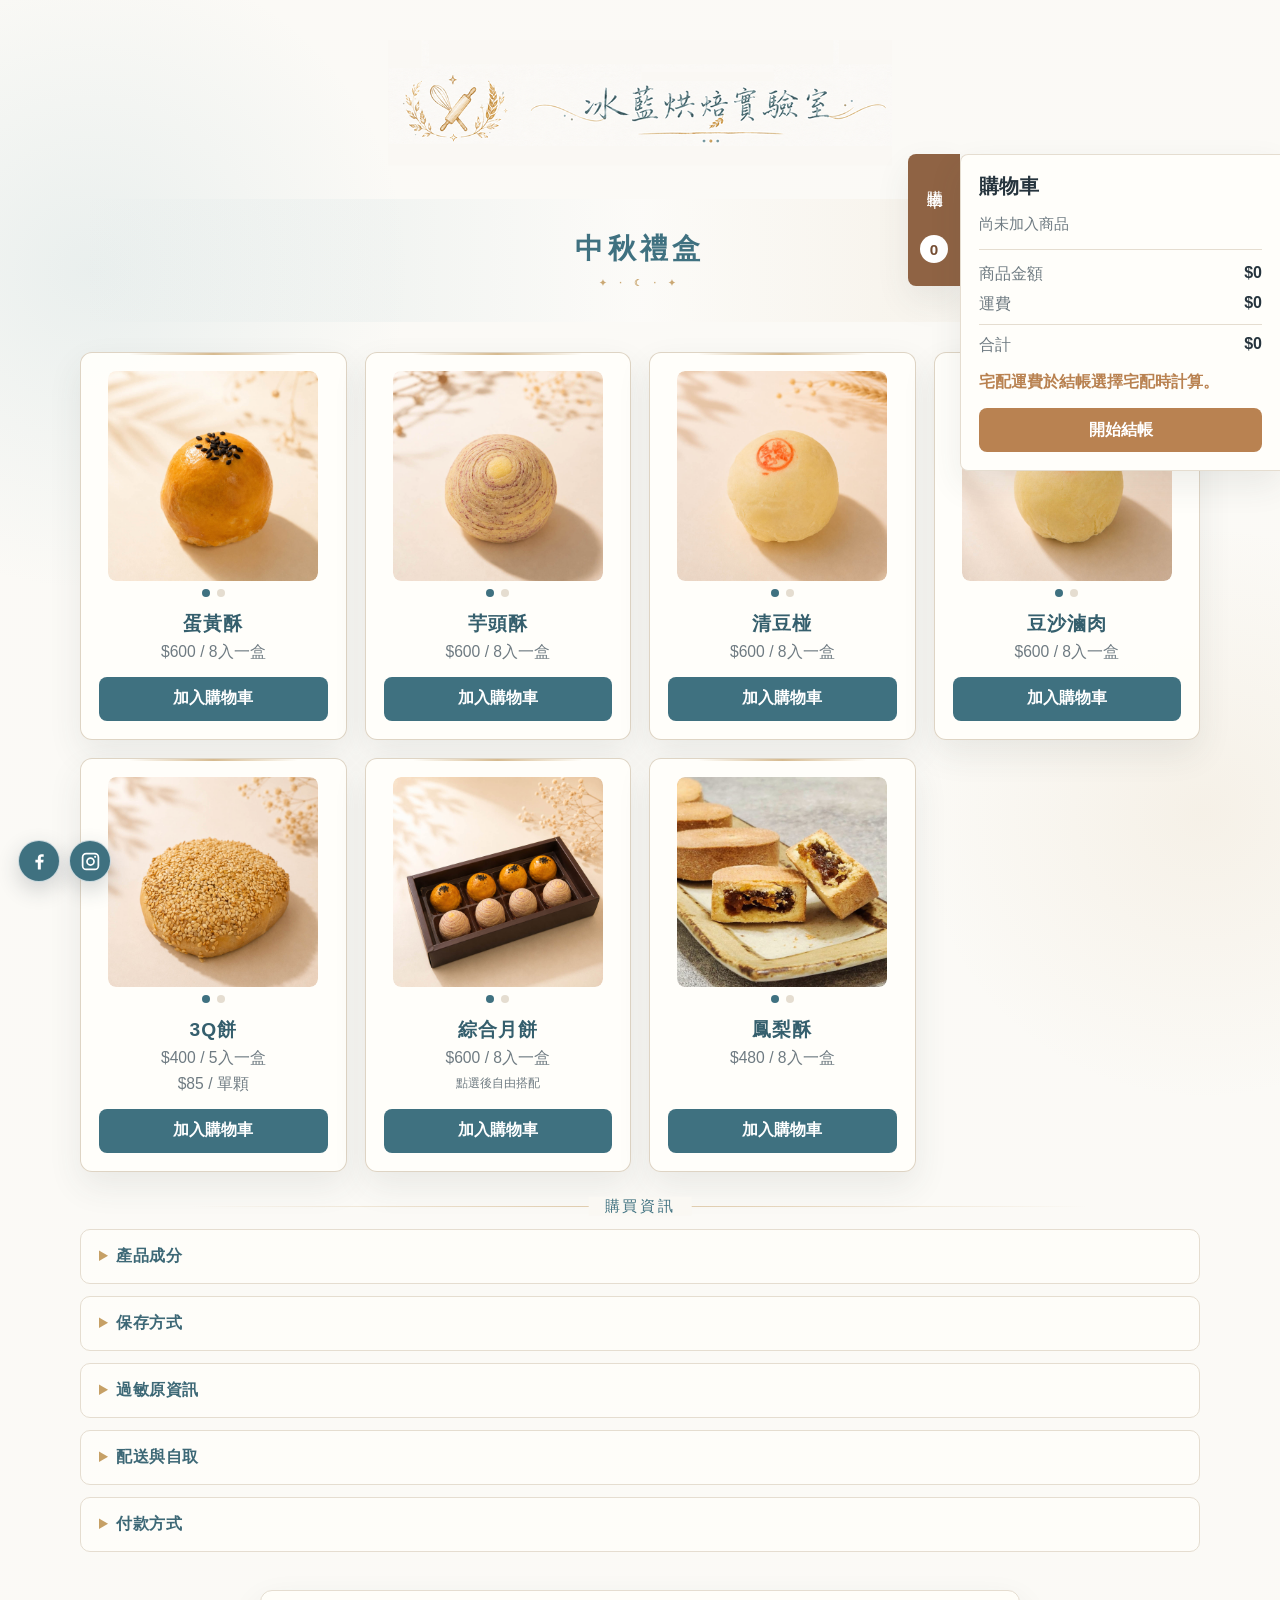
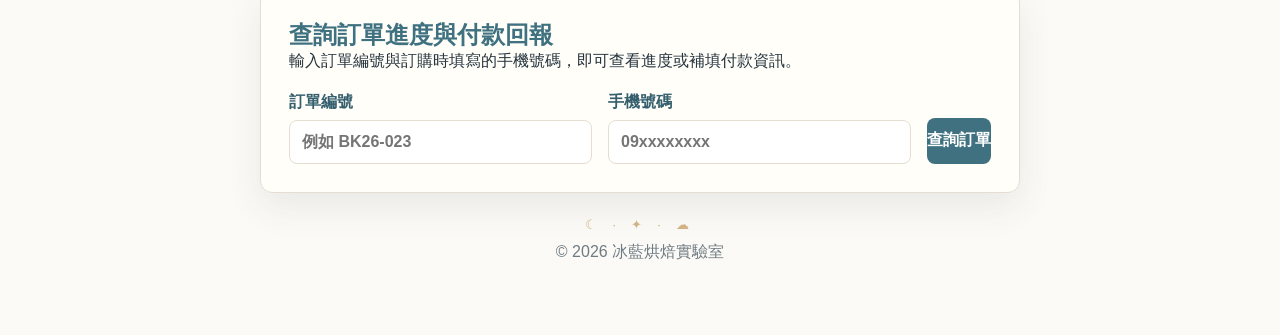
==== commit 57c8ff56: "Update index.html" ====
--- a/index.html
+++ b/index.html
@@ -4,7 +4,7 @@
     <meta charset="UTF-8">
     <meta name="viewport" content="width=device-width, initial-scale=1.0">
     <title>冰藍烘焙實驗室</title>
-    <link rel="stylesheet" href="css/style.css?v=11">
+    <link rel="stylesheet" href="css/style.css?v=12">
 </head>
 <body>
     <header class="site-header">
@@ -217,9 +217,8 @@
         </section>
 
         <section class="order-status-card" aria-labelledby="order-status-title">
-            <p class="section-label">訂單服務</p>
-            <h2 id="order-status-title">查詢訂單進度</h2>
-            <p>請輸入訂單編號與訂購時填寫的完整手機號碼。</p>
+            <h2 id="order-status-title">查詢訂單進度與付款回報</h2>
+            <p>輸入訂單編號與訂購時填寫的手機號碼，即可查看進度或補填付款資訊。</p>
             <form id="order-lookup-form" class="order-lookup-form">
                 <label>
                     訂單編號
@@ -364,6 +363,6 @@
     </footer>
 
     <script src="js/main.js?v=8"></script>
-    <script src="js/order-status.js?v=1"></script>
+    <script src="js/order-status.js?v=2"></script>
 </body>
 </html>
--- a/css/style.css
+++ b/css/style.css
@@ -939,8 +939,12 @@
 
 .order-result dl div {
     display: grid;
-    grid-template-columns: 9rem 1fr;
+    grid-template-columns: minmax(7.5rem, 1fr) auto;
+    align-items: center;
     gap: 12px;
+    min-height: 48px;
+    padding: 7px 0;
+    border-bottom: 1px solid rgba(229, 221, 208, .72);
 }
 
 .order-result dt {
@@ -949,8 +953,55 @@
 
 .order-result dd {
     margin: 0;
-    color: #294f5a;
-    font-weight: 700;
+    font-weight: 700;
+}
+
+.status-badge {
+    display: inline-flex;
+    justify-content: center;
+    justify-self: end;
+    min-width: max-content;
+    padding: 7px 13px;
+    border: 1px solid transparent;
+    border-radius: 10px;
+    line-height: 1.35;
+}
+
+.status-incomplete {
+    color: #9a5a00;
+    background: #fff2d9;
+    border-color: #f2d59f;
+}
+
+.status-pending {
+    color: #765b12;
+    background: #fff8cf;
+    border-color: #e8daa0;
+}
+
+.status-processing,
+.status-info {
+    color: #245f91;
+    background: #e9f4fc;
+    border-color: #c4dff1;
+}
+
+.status-complete {
+    color: #397b2b;
+    background: #edf8e7;
+    border-color: #cce4bf;
+}
+
+.status-neutral {
+    color: #596064;
+    background: #f1f2f2;
+    border-color: #d9dcdd;
+}
+
+.status-cancelled {
+    color: #954b4b;
+    background: #fbeaea;
+    border-color: #edcaca;
 }
 
 .payment-report-form {
@@ -975,8 +1026,12 @@
     }
 
     .order-result dl div {
-        grid-template-columns: 1fr;
-        gap: 2px;
+        grid-template-columns: minmax(7rem, 1fr) auto;
+        gap: 8px;
+    }
+
+    .status-badge {
+        padding: 6px 11px;
     }
 }
 
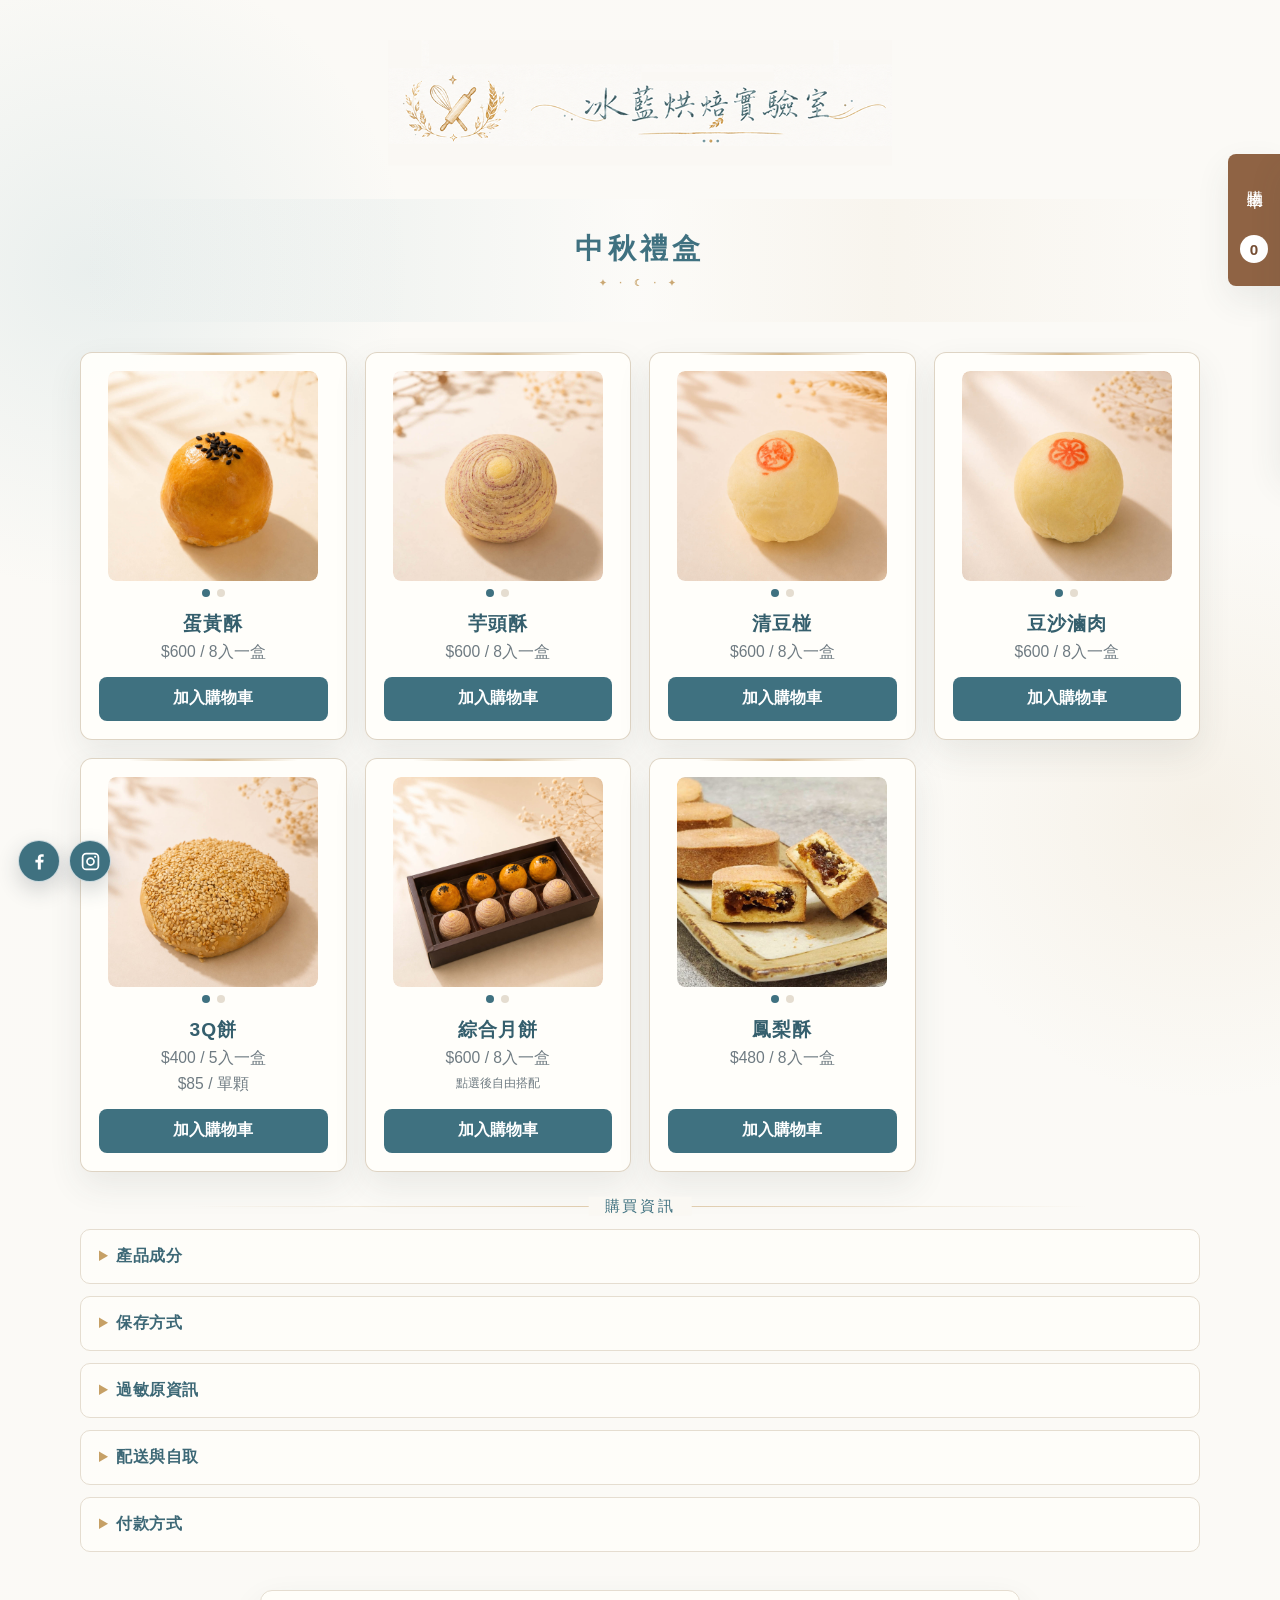
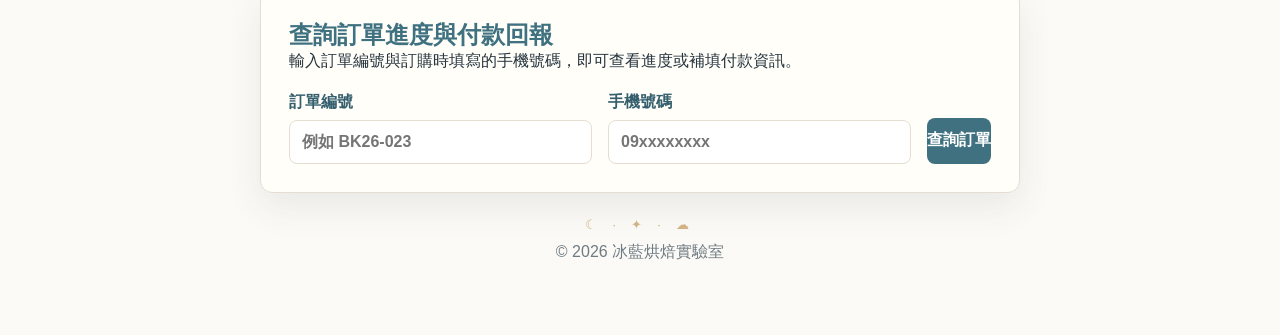
==== commit a42a62dd: "update 安全" ====
--- a/index.html
+++ b/index.html
@@ -211,7 +211,7 @@
                 <ul>
                     <li>轉帳：中華郵政 700，帳號 0281201-0074101</li>
                     <li>轉帳：玉山銀行 808，帳號 1333-9791-82919</li>
-                    <li>LinePay Money：<a href="https://line.me/ti/p/~sientnymph" target="_blank" rel="noopener">點擊加入帳號</a></li>
+                    <li>LinePay Money：<a href="https://line.me/ti/p/~silentnymph" target="_blank" rel="noopener">點擊加入帳號</a></li>
                 </ul>
             </details>
         </section>
@@ -362,7 +362,7 @@
         <p>© 2026 冰藍烘焙實驗室</p>
     </footer>
 
-    <script src="js/main.js?v=8"></script>
+    <script src="js/main.js?v=9"></script>
     <script src="js/order-status.js?v=2"></script>
 </body>
 </html>
